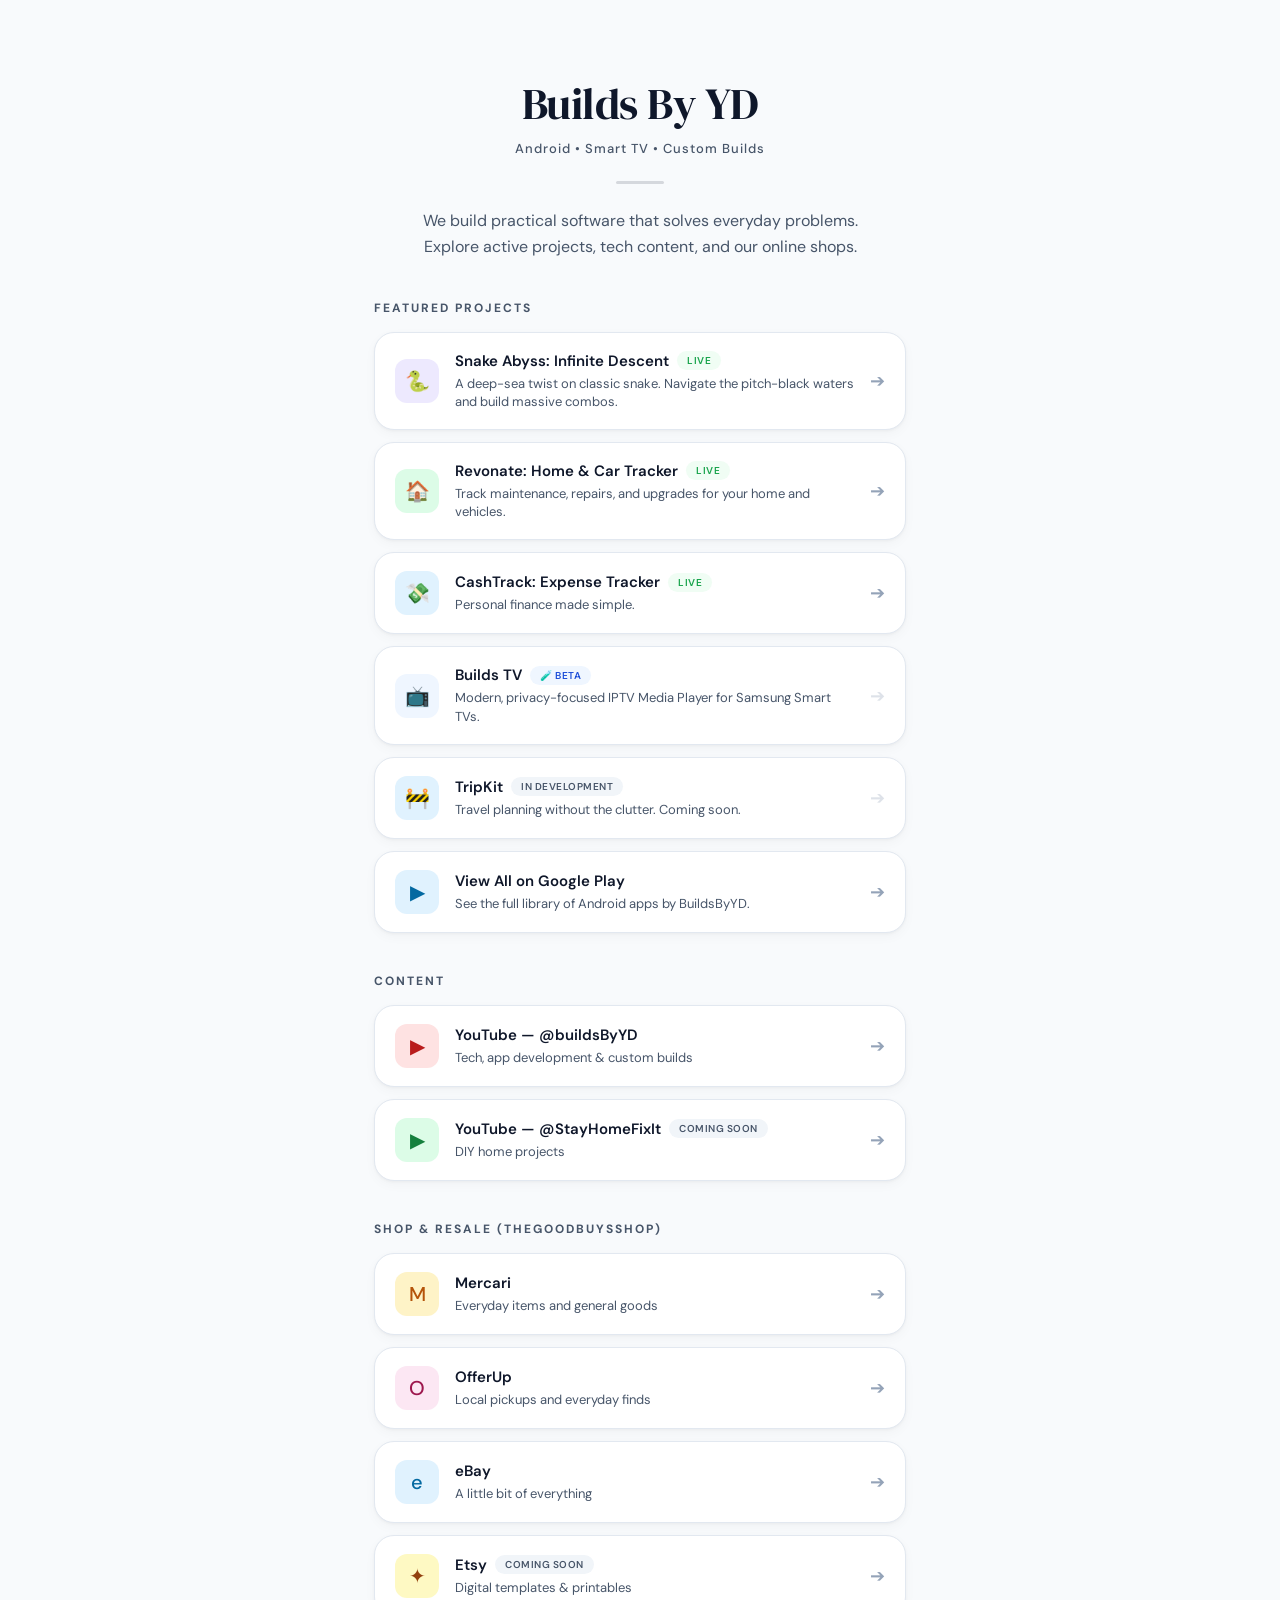
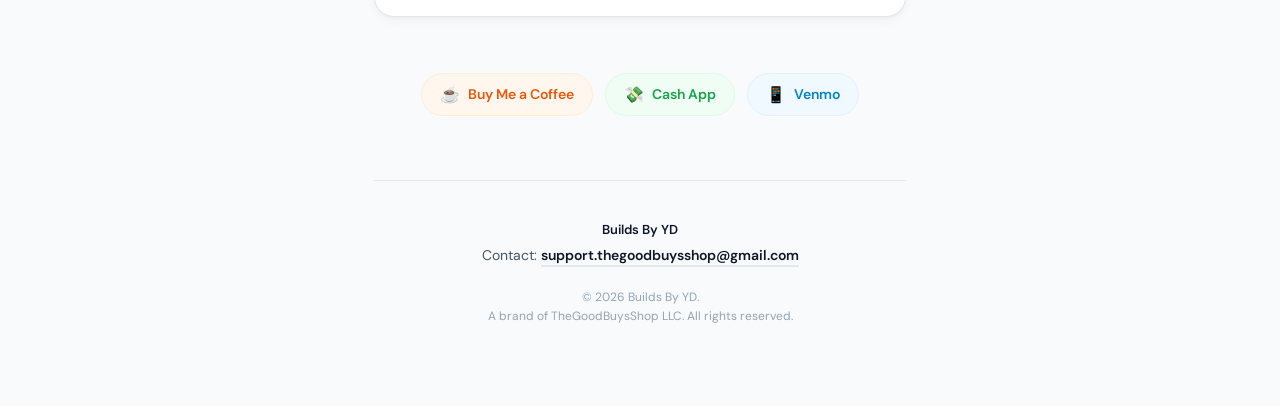
==== index.html @ 62e6b06f "Add files via upload" ====
<!DOCTYPE html>
<html lang="en">
<head>
<meta charset="UTF-8">
<meta name="viewport" content="width=device-width, initial-scale=1.0">
<title>Builds By YD | Apps, Tools & Digital Products</title>
<meta name="description" content="Builds by YD — Practical software that solves everyday problems. Android apps, Smart TV apps, and custom tech builds." />
<meta name="google-site-verification" content="wj04EVO8ND4NNkGh_drPdYH6cU08vMMSAAliqli1src" />
<link href="https://fonts.googleapis.com/css2?family=DM+Sans:wght@400;500;600;700&family=DM+Serif+Display&display=swap" rel="stylesheet">
<style>
  *, *::before, *::after { box-sizing: border-box; margin: 0; padding: 0; }

  :root {
    --bg: #f8fafc;
    --card-bg: #ffffff;
    --text: #0f172a;
    --muted: #475569;
    --faint: #94a3b8;
    --border: #e2e8f0;
    --surface: #f1f5f9;
    --shadow: 0 4px 12px rgba(0, 0, 0, 0.03), 0 1px 3px rgba(0, 0, 0, 0.04);
    --shadow-hover: 0 12px 24px rgba(0, 0, 0, 0.06), 0 4px 8px rgba(0, 0, 0, 0.04);
    
    /* Support Brand Colors */
    --bmc-bg: #fff7ed; --bmc-txt: #ea580c; --bmc-border: #ffedd5;
    --ca-bg: #f0fdf4; --ca-txt: #16a34a; --ca-border: #dcfce7;
    --vn-bg: #f0f9ff; --vn-txt: #0284c7; --vn-border: #e0f2fe;
  }

  @media (prefers-color-scheme: dark) {
    :root {
      --bg: #0b1121;
      --card-bg: #151e32;
      --text: #f8fafc;
      --muted: #cbd5e1;
      --faint: #64748b;
      --border: #23314b;
      --surface: #1e293b;
      --shadow: 0 4px 12px rgba(0, 0, 0, 0.2);
      --shadow-hover: 0 16px 32px rgba(0, 0, 0, 0.3);
      
      /* Dark Mode Support Colors */
      --bmc-bg: #2c1405; --bmc-txt: #fdba74; --bmc-border: #431d04;
      --ca-bg: #052e16; --ca-txt: #4ade80; --ca-border: #064e3b;
      --vn-bg: #082f49; --vn-txt: #38bdf8; --vn-border: #0c4a6e;
    }
  }

  body {
    background: var(--bg);
    color: var(--text);
    font-family: 'DM Sans', sans-serif;
    -webkit-font-smoothing: antialiased;
    display: flex;
    justify-content: center;
    min-height: 100vh;
  }

  .wrap {
    width: 100%;
    max-width: 580px;
    padding: 5rem 1.5rem;
  }

  /* ── Header ── */
  .header-area {
    text-align: center;
    margin-bottom: 2rem;
  }

  .logo {
    font-family: 'DM Serif Display', serif;
    font-size: 2.75rem;
    font-weight: 400;
    letter-spacing: -0.5px;
    color: var(--text);
    line-height: 1.1;
  }

  .logo-meta {
    margin-top: 12px;
    font-size: 13px;
    letter-spacing: 1px;
    color: var(--muted);
    font-weight: 500;
  }

  .divider {
    width: 48px;
    height: 3px;
    background: var(--text);
    margin: 1.5rem auto;
    border-radius: 4px;
    opacity: 0.15;
  }

  .about {
    font-size: 16px;
    line-height: 1.6;
    color: var(--muted);
    font-weight: 400;
    max-width: 480px;
    margin: 0 auto;
  }

  /* ── Section Labels ── */
  .section-label {
    font-size: 12px;
    letter-spacing: 2px;
    text-transform: uppercase;
    color: var(--muted);
    margin-bottom: 16px;
    font-weight: 700;
    margin-top: 2.5rem;
  }

  /* ── Link stack layout ── */
  .link-stack {
    display: flex;
    flex-direction: column;
    gap: 12px;
  }

  .lnk {
    display: flex;
    align-items: center;
    gap: 16px;
    padding: 18px 20px;
    background: var(--card-bg);
    border: 1px solid var(--border);
    border-radius: 20px;
    text-decoration: none;
    box-shadow: var(--shadow);
    transition: all 0.25s cubic-bezier(0.16, 1, 0.3, 1);
  }

  .lnk:hover { 
    transform: translateY(-3px);
    box-shadow: var(--shadow-hover);
    border-color: var(--faint);
  }

  .lnk-icon {
    width: 44px;
    height: 44px;
    border-radius: 12px;
    display: flex;
    align-items: center;
    justify-content: center;
    flex-shrink: 0;
    font-size: 20px;
    font-weight: 500;
  }

  /* ── Icon Colors ── */
  .ic-dev  { background: #e0f2fe; color: #0369a1; }
  .ic-tv   { background: #eff6ff; color: #1d4ed8; }
  .ic-game { background: #ede9fe; color: #5b21b6; }
  .ic-yt   { background: #fee2e2; color: #b91c1c; }
  .ic-sh   { background: #dcfce7; color: #15803d; }
  .ic-mc   { background: #fef3c7; color: #b45309; }
  .ic-ou   { background: #fce7f3; color: #9d174d; }
  .ic-eb   { background: #e0f2fe; color: #0369a1; }
  .ic-et   { background: #fef9c3; color: #92400e; }

  @media (prefers-color-scheme: dark) {
    .ic-dev  { background: #0c2233; color: #7dd3fc; }
    .ic-tv   { background: #172554; color: #93c5fd; }
    .ic-game { background: #1e1040; color: #c4b5fd; }
    .ic-yt   { background: #3b0f0f; color: #fca5a5; }
    .ic-sh   { background: #0f2e1a; color: #86efac; }
    .ic-mc   { background: #2e1a00; color: #fcd34d; }
    .ic-ou   { background: #2e0f1e; color: #f9a8d4; }
    .ic-eb   { background: #0c2233; color: #7dd3fc; }
    .ic-et   { background: #2e2000; color: #fde68a; }
  }

  .lnk-body { flex: 1; min-width: 0; }
  
  .lnk-title { 
    font-size: 15px; 
    font-weight: 600; 
    color: var(--text); 
    margin-bottom: 4px; 
    display: flex; 
    align-items: center; 
    gap: 8px; 
  }
  
  .lnk-sub { 
    font-size: 13px; 
    color: var(--muted); 
    font-weight: 400; 
    line-height: 1.4;
  }

  .badge {
    font-size: 10px;
    padding: 3px 10px;
    border-radius: 999px;
    font-weight: 600;
    text-transform: uppercase;
    letter-spacing: 0.5px;
    background: var(--surface);
    color: var(--muted);
  }

  .lnk-arrow {
    font-size: 18px;
    color: var(--faint);
    flex-shrink: 0;
    transition: transform 0.2s;
  }

  .lnk:hover .lnk-arrow {
    transform: translateX(4px);
    color: var(--text);
  }

  /* ── Quick Support Row ── */
  .support-row {
    display: flex;
    flex-wrap: wrap;
    justify-content: center;
    gap: 12px;
    margin-top: 3.5rem;
  }

  .support-btn {
    display: inline-flex;
    align-items: center;
    gap: 8px;
    padding: 10px 18px;
    border-radius: 99px;
    font-size: 14px;
    font-weight: 600;
    text-decoration: none;
    border: 1px solid;
    transition: transform 0.2s, filter 0.2s;
  }
  
  .support-btn:hover {
    transform: translateY(-2px);
    filter: brightness(0.95);
  }

  @media (prefers-color-scheme: dark) {
    .support-btn:hover { filter: brightness(1.15); }
  }

  .btn-bmc { background: var(--bmc-bg); color: var(--bmc-txt); border-color: var(--bmc-border); }
  .btn-ca  { background: var(--ca-bg); color: var(--ca-txt); border-color: var(--ca-border); }
  .btn-vn  { background: var(--vn-bg); color: var(--vn-txt); border-color: var(--vn-border); }
  
  .support-ic {
    font-size: 16px;
  }

  /* ── Footer ── */
  .footer {
    display: flex;
    flex-direction: column;
    align-items: center;
    text-align: center;
    gap: 8px;
    border-top: 1px solid var(--border);
    margin-top: 4rem;
    padding-top: 2.5rem;
  }

  .footer-reg {
    font-size: 13px;
    color: var(--text);
    font-weight: 600;
  }

  .footer-contact {
    font-size: 14px;
    color: var(--muted);
  }

  .footer-contact a {
    color: var(--text);
    text-decoration: none;
    font-weight: 600;
    border-bottom: 2px solid var(--border);
    padding-bottom: 1px;
    transition: border-color 0.2s;
  }

  .footer-contact a:hover {
    border-color: var(--faint);
  }

  .footer-copy {
    margin-top: 1rem;
    font-size: 12px;
    color: var(--faint);
    line-height: 1.6;
  }
</style>
</head>
<body>
<div class="wrap">

  <div class="header-area">
    <h1 class="logo">Builds By YD</h1>
    <p class="logo-meta">Android &bull; Smart TV &bull; Custom Builds</p>
    
    <div class="divider"></div>
    
    <p class="about">We build practical software that solves everyday problems. Explore active projects, tech content, and our online shops.</p>
  </div>

  <p class="section-label">Featured Projects</p>
  <div class="link-stack">

    <!-- 1. Snake Abyss -->
    <a class="lnk" href="https://play.google.com/store/apps/details?id=com.gbs.snakeabyss" target="_blank" rel="noopener">
      <div class="lnk-icon ic-game">🐍</div>
      <div class="lnk-body">
        <p class="lnk-title">Snake Abyss: Infinite Descent <span class="badge" style="color: #16a34a; background: #f0fdf4;">Live</span></p>
        <p class="lnk-sub">A deep-sea twist on classic snake. Navigate the pitch-black waters and build massive combos.</p>
      </div>
      <span class="lnk-arrow">➔</span>
    </a>

    <!-- 2. Revonate -->
    <a class="lnk" href="https://play.google.com/store/apps/details?id=com.gbs.revonate" target="_blank" rel="noopener">
      <div class="lnk-icon ic-sh">🏠</div>
      <div class="lnk-body">
        <p class="lnk-title">Revonate: Home & Car Tracker <span class="badge" style="color: #16a34a; background: #f0fdf4;">Live</span></p>
        <p class="lnk-sub">Track maintenance, repairs, and upgrades for your home and vehicles.</p>
      </div>
      <span class="lnk-arrow">➔</span>
    </a>

    <!-- 3. CashTrack -->
    <a class="lnk" href="https://play.google.com/store/apps/details?id=com.gbs.cashtrack" target="_blank" rel="noopener">
      <div class="lnk-icon ic-dev">💸</div>
      <div class="lnk-body">
        <p class="lnk-title">CashTrack: Expense Tracker <span class="badge" style="color: #16a34a; background: #f0fdf4;">Live</span></p>
        <p class="lnk-sub">Personal finance made simple.</p>
      </div>
      <span class="lnk-arrow">➔</span>
    </a>

    <!-- 4. Builds TV -->
    <a class="lnk" href="#" onclick="return false;" style="cursor: default;">
      <div class="lnk-icon ic-tv">📺</div>
      <div class="lnk-body">
        <p class="lnk-title">Builds TV <span class="badge" style="color: #1d4ed8; background: #eff6ff;">🧪 Beta</span></p>
        <p class="lnk-sub">Modern, privacy-focused IPTV Media Player for Samsung Smart TVs.</p>
      </div>
      <span class="lnk-arrow" style="opacity: 0.3;">➔</span>
    </a>

    <!-- 5. TripKit -->
    <a class="lnk" href="#" onclick="return false;" style="cursor: default;">
      <div class="lnk-icon ic-dev">🚧</div>
      <div class="lnk-body">
        <p class="lnk-title">TripKit <span class="badge">In Development</span></p>
        <p class="lnk-sub">Travel planning without the clutter. Coming soon.</p>
      </div>
      <span class="lnk-arrow" style="opacity: 0.3;">➔</span>
    </a>

    <!-- 6. View All -->
    <a class="lnk" href="https://play.google.com/store/apps/dev?id=8392958924068740879" target="_blank" rel="noopener">
      <div class="lnk-icon ic-dev">▶</div>
      <div class="lnk-body">
        <p class="lnk-title">View All on Google Play</p>
        <p class="lnk-sub">See the full library of Android apps by BuildsByYD.</p>
      </div>
      <span class="lnk-arrow">➔</span>
    </a>

  </div>

  <p class="section-label">Content</p>
  <div class="link-stack">

    <a class="lnk" href="https://www.youtube.com/@buildsByYD" target="_blank" rel="noopener">
      <div class="lnk-icon ic-yt">▶</div>
      <div class="lnk-body">
        <p class="lnk-title">YouTube — @buildsByYD</p>
        <p class="lnk-sub">Tech, app development &amp; custom builds</p>
      </div>
      <span class="lnk-arrow">➔</span>
    </a>

    <a class="lnk" href="https://www.youtube.com/@StayHomeFixIt" target="_blank" rel="noopener">
      <div class="lnk-icon ic-sh">▶</div>
      <div class="lnk-body">
        <p class="lnk-title">YouTube — @StayHomeFixIt <span class="badge">Coming soon</span></p>
        <p class="lnk-sub">DIY home projects</p>
      </div>
      <span class="lnk-arrow">➔</span>
    </a>

  </div>

  <p class="section-label">Shop &amp; Resale (TheGoodBuysShop)</p>
  <div class="link-stack">

    <a class="lnk" href="https://www.mercari.com/u/thegoodbuysshop/?tracking_ref_id=m96755787960" target="_blank" rel="noopener">
      <div class="lnk-icon ic-mc">M</div>
      <div class="lnk-body">
        <p class="lnk-title">Mercari</p>
        <p class="lnk-sub">Everyday items and general goods</p>
      </div>
      <span class="lnk-arrow">➔</span>
    </a>

    <a class="lnk" href="https://offerup.com/p/5166345" target="_blank" rel="noopener">
      <div class="lnk-icon ic-ou">O</div>
      <div class="lnk-body">
        <p class="lnk-title">OfferUp</p>
        <p class="lnk-sub">Local pickups and everyday finds</p>
      </div>
      <span class="lnk-arrow">➔</span>
    </a>

    <a class="lnk" href="https://www.ebay.com/usr/thegoodbuysshop" target="_blank" rel="noopener">
      <div class="lnk-icon ic-eb">e</div>
      <div class="lnk-body">
        <p class="lnk-title">eBay</p>
        <p class="lnk-sub">A little bit of everything</p>
      </div>
      <span class="lnk-arrow">➔</span>
    </a>

    <a class="lnk" href="https://www.etsy.com/shop/thegoodbuysshop" target="_blank" rel="noopener">
      <div class="lnk-icon ic-et">✦</div>
      <div class="lnk-body">
        <p class="lnk-title">Etsy <span class="badge">Coming soon</span></p>
        <p class="lnk-sub">Digital templates &amp; printables</p>
      </div>
      <span class="lnk-arrow">➔</span>
    </a>

  </div>

  <div class="support-row">
    <a class="support-btn btn-bmc" href="https://buymeacoffee.com/thegoodbuysshop" target="_blank" rel="noopener">
      <span class="support-ic">☕</span> Buy Me a Coffee
    </a>
    <a class="support-btn btn-ca" href="https://cash.app/$TheGoodbuysShop" target="_blank" rel="noopener">
      <span class="support-ic">💸</span> Cash App
    </a>
    <a class="support-btn btn-vn" href="https://www.venmo.com/u/TheGoodBuysShop" target="_blank" rel="noopener">
      <span class="support-ic">📱</span> Venmo
    </a>
  </div>

  <div class="footer">
    <p class="footer-reg">Builds By YD</p>
    <p class="footer-contact">Contact: <a href="mailto:support.thegoodbuysshop@gmail.com">support.thegoodbuysshop@gmail.com</a></p>
    <p class="footer-copy">&copy; 2026 Builds By YD. <br>A brand of TheGoodBuysShop LLC. All rights reserved.</p>
  </div>

</div>
</body>
</html>
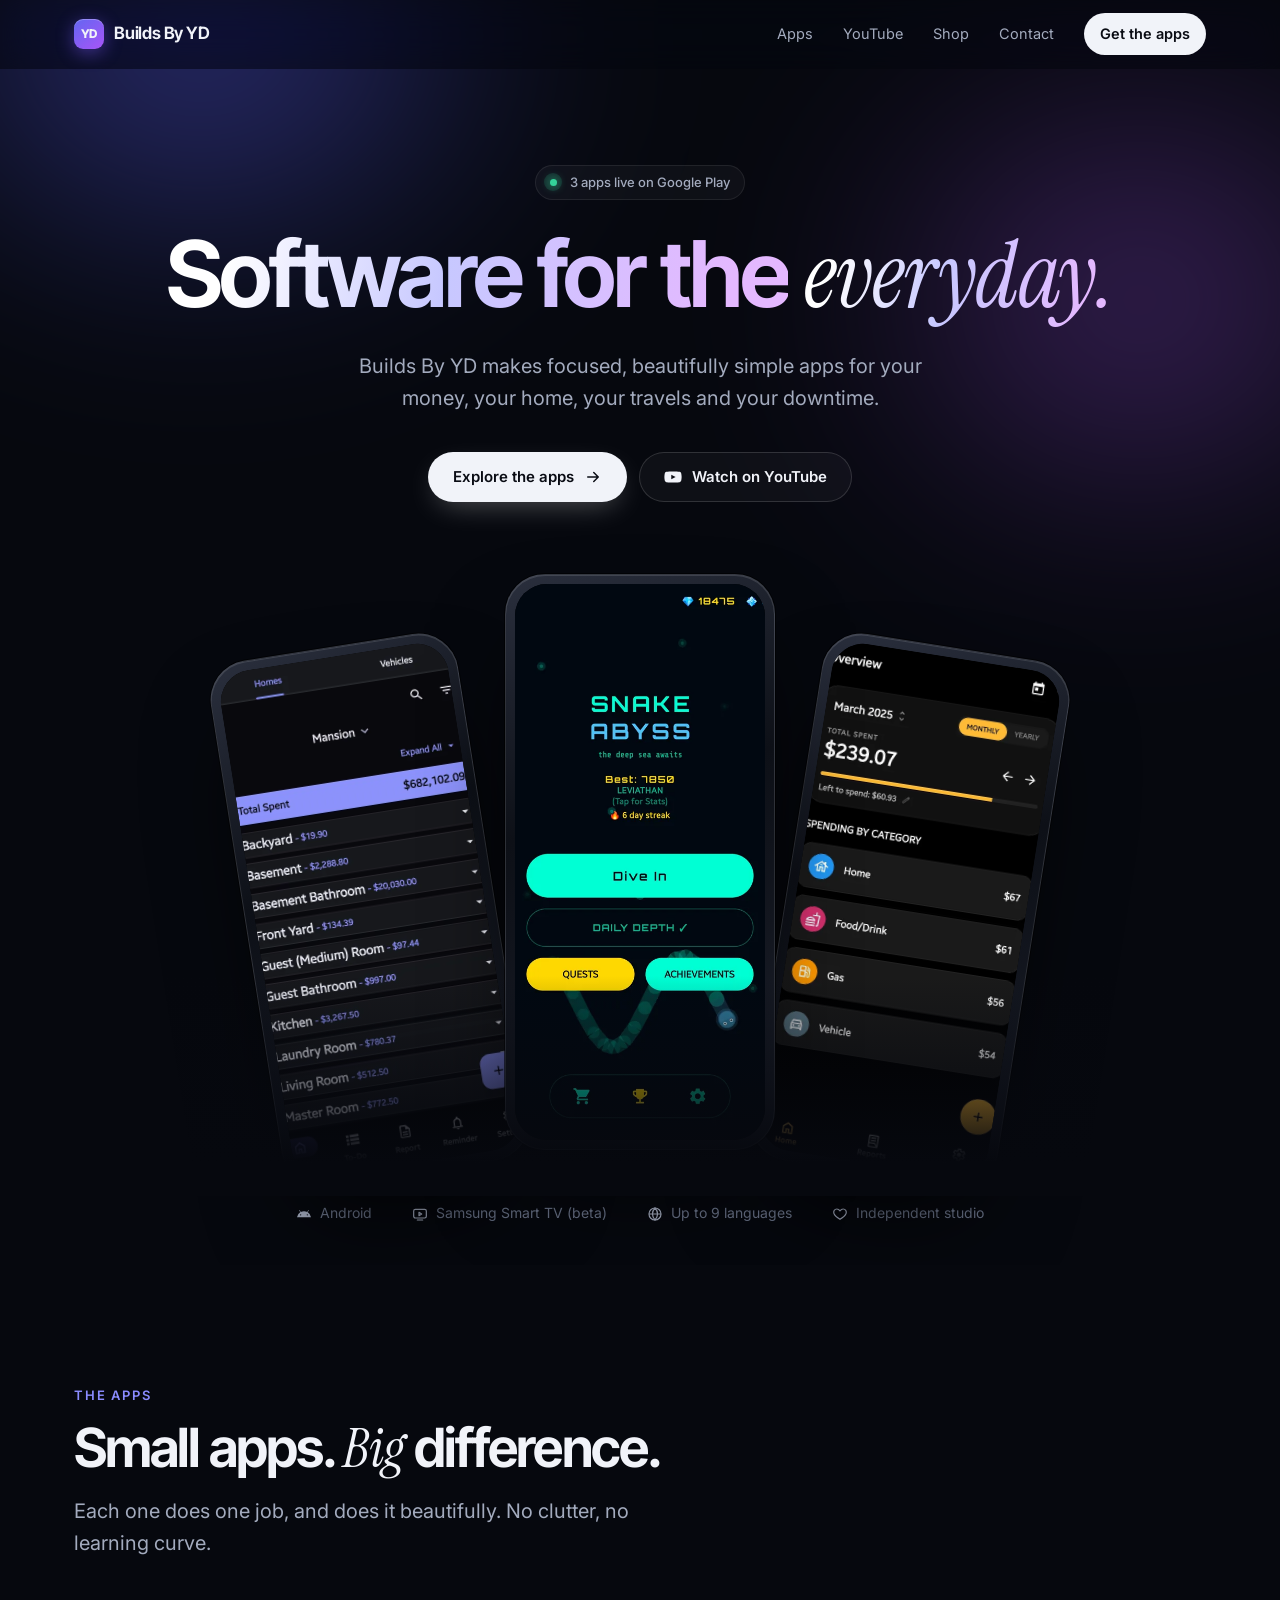
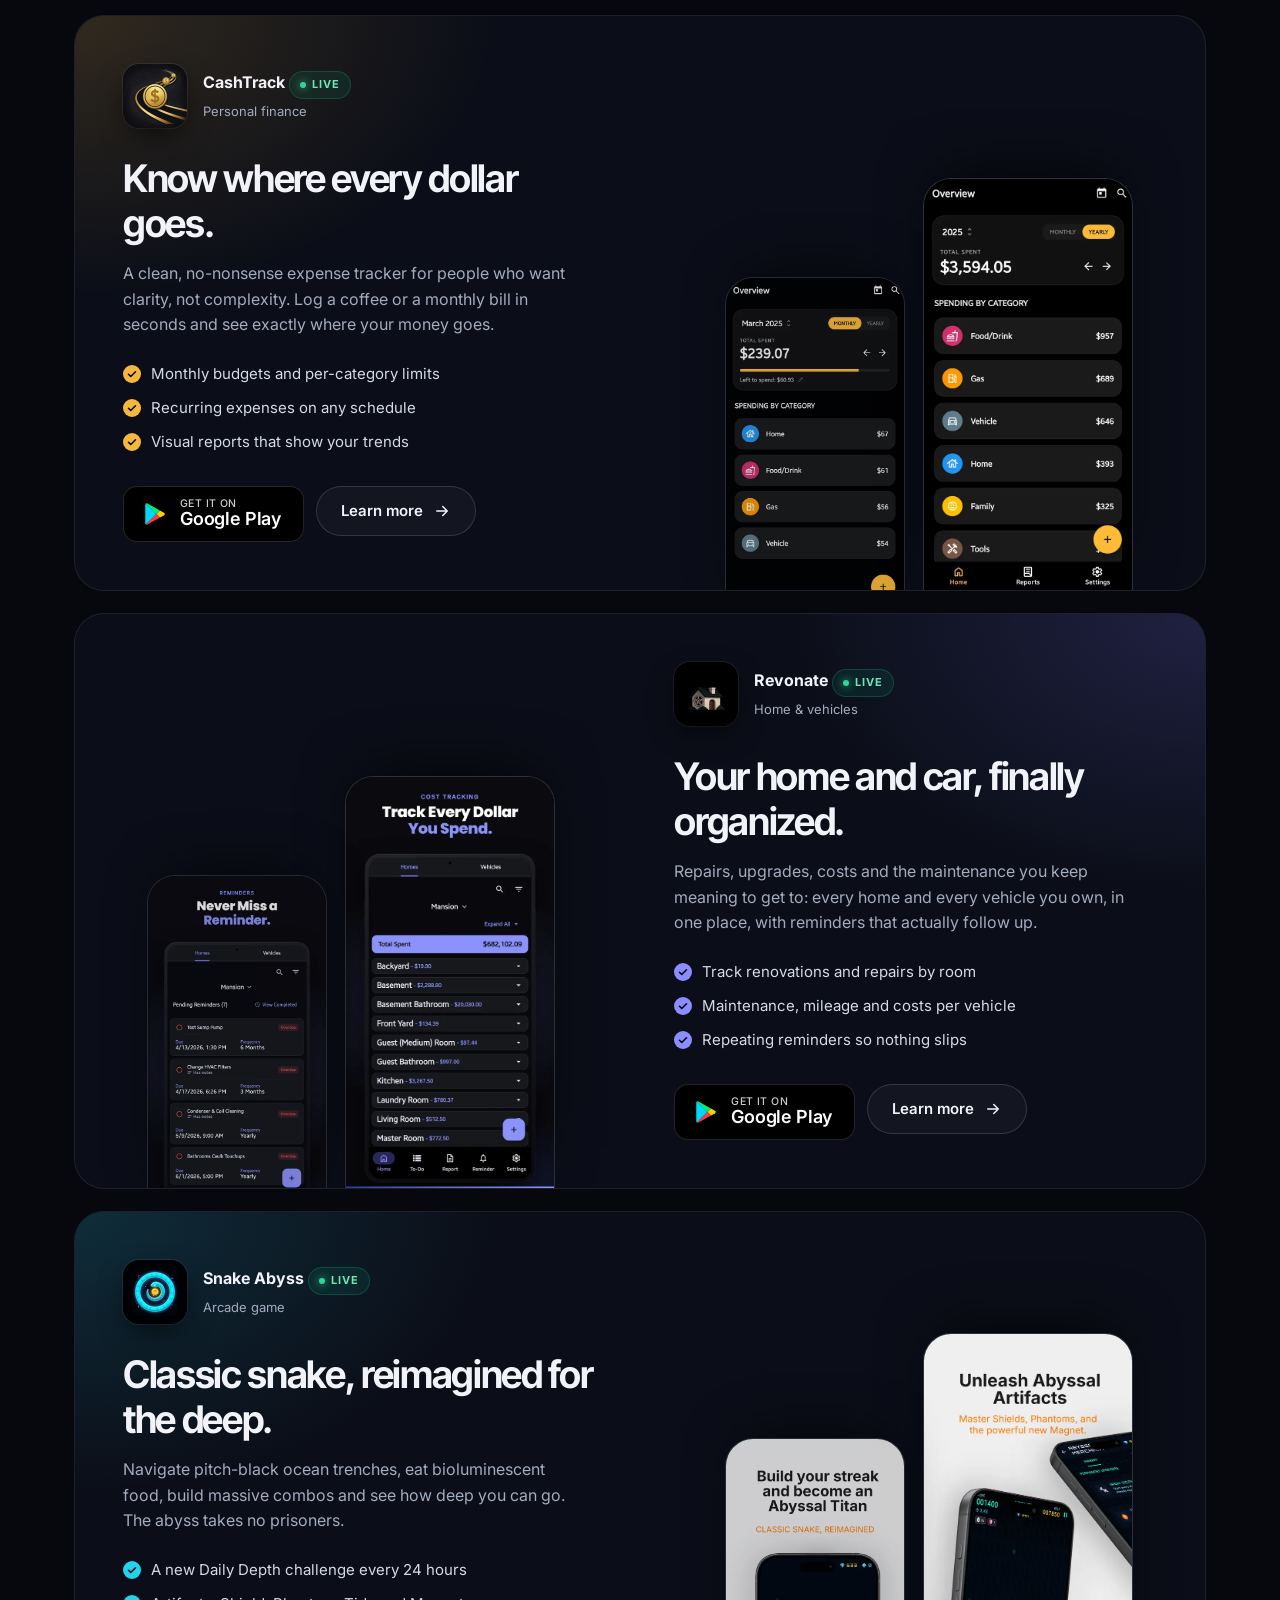
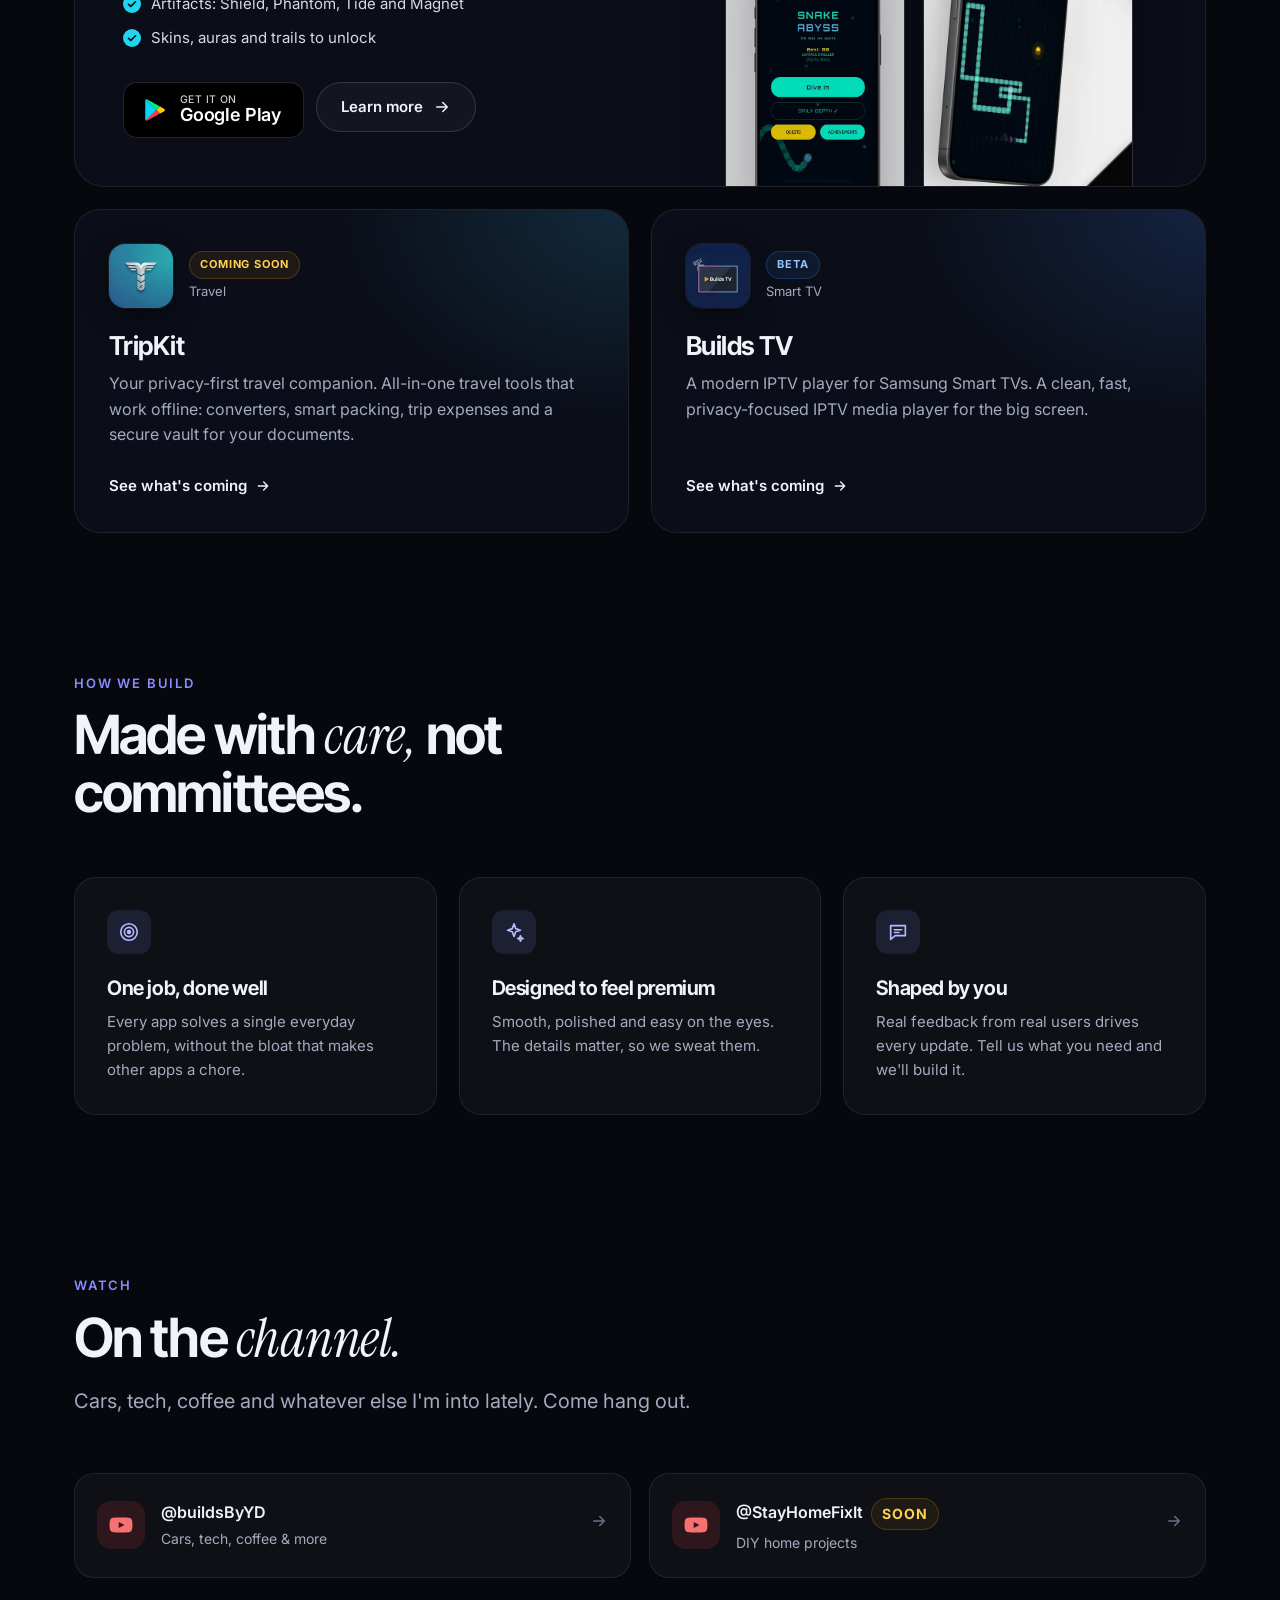
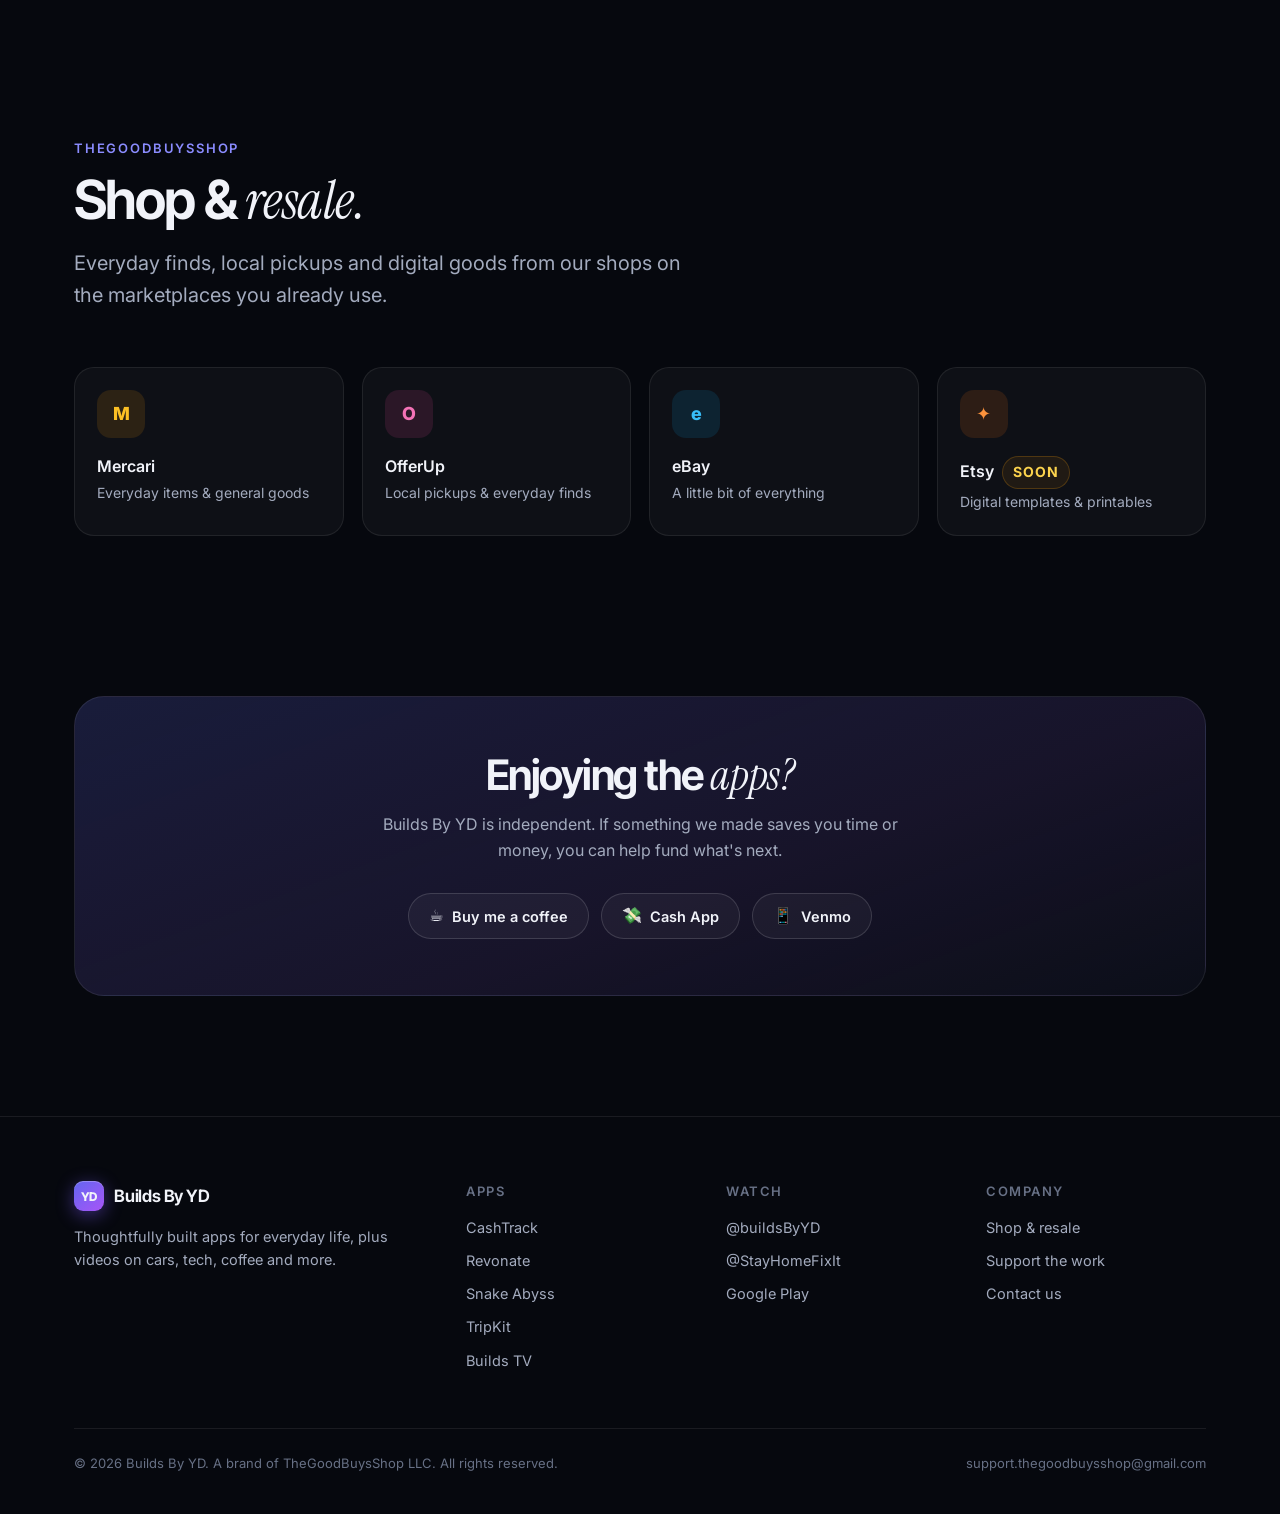
==== commit 7f12f306: "Add files via upload" ====
--- a/index.html
+++ b/index.html
@@ -1,464 +1,223 @@
-<!DOCTYPE html>
+<!doctype html>
 <html lang="en">
 <head>
-<meta charset="UTF-8">
-<meta name="viewport" content="width=device-width, initial-scale=1.0">
-<title>Builds By YD | Apps, Tools & Digital Products</title>
-<meta name="description" content="Builds by YD — Practical software that solves everyday problems. Android apps, Smart TV apps, and custom tech builds." />
-<meta name="google-site-verification" content="wj04EVO8ND4NNkGh_drPdYH6cU08vMMSAAliqli1src" />
-<link href="https://fonts.googleapis.com/css2?family=DM+Sans:wght@400;500;600;700&family=DM+Serif+Display&display=swap" rel="stylesheet">
-<style>
-  *, *::before, *::after { box-sizing: border-box; margin: 0; padding: 0; }
-
-  :root {
-    --bg: #f8fafc;
-    --card-bg: #ffffff;
-    --text: #0f172a;
-    --muted: #475569;
-    --faint: #94a3b8;
-    --border: #e2e8f0;
-    --surface: #f1f5f9;
-    --shadow: 0 4px 12px rgba(0, 0, 0, 0.03), 0 1px 3px rgba(0, 0, 0, 0.04);
-    --shadow-hover: 0 12px 24px rgba(0, 0, 0, 0.06), 0 4px 8px rgba(0, 0, 0, 0.04);
-    
-    /* Support Brand Colors */
-    --bmc-bg: #fff7ed; --bmc-txt: #ea580c; --bmc-border: #ffedd5;
-    --ca-bg: #f0fdf4; --ca-txt: #16a34a; --ca-border: #dcfce7;
-    --vn-bg: #f0f9ff; --vn-txt: #0284c7; --vn-border: #e0f2fe;
-  }
-
-  @media (prefers-color-scheme: dark) {
-    :root {
-      --bg: #0b1121;
-      --card-bg: #151e32;
-      --text: #f8fafc;
-      --muted: #cbd5e1;
-      --faint: #64748b;
-      --border: #23314b;
-      --surface: #1e293b;
-      --shadow: 0 4px 12px rgba(0, 0, 0, 0.2);
-      --shadow-hover: 0 16px 32px rgba(0, 0, 0, 0.3);
-      
-      /* Dark Mode Support Colors */
-      --bmc-bg: #2c1405; --bmc-txt: #fdba74; --bmc-border: #431d04;
-      --ca-bg: #052e16; --ca-txt: #4ade80; --ca-border: #064e3b;
-      --vn-bg: #082f49; --vn-txt: #38bdf8; --vn-border: #0c4a6e;
-    }
-  }
-
-  body {
-    background: var(--bg);
-    color: var(--text);
-    font-family: 'DM Sans', sans-serif;
-    -webkit-font-smoothing: antialiased;
-    display: flex;
-    justify-content: center;
-    min-height: 100vh;
-  }
-
-  .wrap {
-    width: 100%;
-    max-width: 580px;
-    padding: 5rem 1.5rem;
-  }
-
-  /* ── Header ── */
-  .header-area {
-    text-align: center;
-    margin-bottom: 2rem;
-  }
-
-  .logo {
-    font-family: 'DM Serif Display', serif;
-    font-size: 2.75rem;
-    font-weight: 400;
-    letter-spacing: -0.5px;
-    color: var(--text);
-    line-height: 1.1;
-  }
-
-  .logo-meta {
-    margin-top: 12px;
-    font-size: 13px;
-    letter-spacing: 1px;
-    color: var(--muted);
-    font-weight: 500;
-  }
-
-  .divider {
-    width: 48px;
-    height: 3px;
-    background: var(--text);
-    margin: 1.5rem auto;
-    border-radius: 4px;
-    opacity: 0.15;
-  }
-
-  .about {
-    font-size: 16px;
-    line-height: 1.6;
-    color: var(--muted);
-    font-weight: 400;
-    max-width: 480px;
-    margin: 0 auto;
-  }
-
-  /* ── Section Labels ── */
-  .section-label {
-    font-size: 12px;
-    letter-spacing: 2px;
-    text-transform: uppercase;
-    color: var(--muted);
-    margin-bottom: 16px;
-    font-weight: 700;
-    margin-top: 2.5rem;
-  }
-
-  /* ── Link stack layout ── */
-  .link-stack {
-    display: flex;
-    flex-direction: column;
-    gap: 12px;
-  }
-
-  .lnk {
-    display: flex;
-    align-items: center;
-    gap: 16px;
-    padding: 18px 20px;
-    background: var(--card-bg);
-    border: 1px solid var(--border);
-    border-radius: 20px;
-    text-decoration: none;
-    box-shadow: var(--shadow);
-    transition: all 0.25s cubic-bezier(0.16, 1, 0.3, 1);
-  }
-
-  .lnk:hover { 
-    transform: translateY(-3px);
-    box-shadow: var(--shadow-hover);
-    border-color: var(--faint);
-  }
-
-  .lnk-icon {
-    width: 44px;
-    height: 44px;
-    border-radius: 12px;
-    display: flex;
-    align-items: center;
-    justify-content: center;
-    flex-shrink: 0;
-    font-size: 20px;
-    font-weight: 500;
-  }
-
-  /* ── Icon Colors ── */
-  .ic-dev  { background: #e0f2fe; color: #0369a1; }
-  .ic-tv   { background: #eff6ff; color: #1d4ed8; }
-  .ic-game { background: #ede9fe; color: #5b21b6; }
-  .ic-yt   { background: #fee2e2; color: #b91c1c; }
-  .ic-sh   { background: #dcfce7; color: #15803d; }
-  .ic-mc   { background: #fef3c7; color: #b45309; }
-  .ic-ou   { background: #fce7f3; color: #9d174d; }
-  .ic-eb   { background: #e0f2fe; color: #0369a1; }
-  .ic-et   { background: #fef9c3; color: #92400e; }
-
-  @media (prefers-color-scheme: dark) {
-    .ic-dev  { background: #0c2233; color: #7dd3fc; }
-    .ic-tv   { background: #172554; color: #93c5fd; }
-    .ic-game { background: #1e1040; color: #c4b5fd; }
-    .ic-yt   { background: #3b0f0f; color: #fca5a5; }
-    .ic-sh   { background: #0f2e1a; color: #86efac; }
-    .ic-mc   { background: #2e1a00; color: #fcd34d; }
-    .ic-ou   { background: #2e0f1e; color: #f9a8d4; }
-    .ic-eb   { background: #0c2233; color: #7dd3fc; }
-    .ic-et   { background: #2e2000; color: #fde68a; }
-  }
-
-  .lnk-body { flex: 1; min-width: 0; }
-  
-  .lnk-title { 
-    font-size: 15px; 
-    font-weight: 600; 
-    color: var(--text); 
-    margin-bottom: 4px; 
-    display: flex; 
-    align-items: center; 
-    gap: 8px; 
-  }
-  
-  .lnk-sub { 
-    font-size: 13px; 
-    color: var(--muted); 
-    font-weight: 400; 
-    line-height: 1.4;
-  }
-
-  .badge {
-    font-size: 10px;
-    padding: 3px 10px;
-    border-radius: 999px;
-    font-weight: 600;
-    text-transform: uppercase;
-    letter-spacing: 0.5px;
-    background: var(--surface);
-    color: var(--muted);
-  }
-
-  .lnk-arrow {
-    font-size: 18px;
-    color: var(--faint);
-    flex-shrink: 0;
-    transition: transform 0.2s;
-  }
-
-  .lnk:hover .lnk-arrow {
-    transform: translateX(4px);
-    color: var(--text);
-  }
-
-  /* ── Quick Support Row ── */
-  .support-row {
-    display: flex;
-    flex-wrap: wrap;
-    justify-content: center;
-    gap: 12px;
-    margin-top: 3.5rem;
-  }
-
-  .support-btn {
-    display: inline-flex;
-    align-items: center;
-    gap: 8px;
-    padding: 10px 18px;
-    border-radius: 99px;
-    font-size: 14px;
-    font-weight: 600;
-    text-decoration: none;
-    border: 1px solid;
-    transition: transform 0.2s, filter 0.2s;
-  }
-  
-  .support-btn:hover {
-    transform: translateY(-2px);
-    filter: brightness(0.95);
-  }
-
-  @media (prefers-color-scheme: dark) {
-    .support-btn:hover { filter: brightness(1.15); }
-  }
-
-  .btn-bmc { background: var(--bmc-bg); color: var(--bmc-txt); border-color: var(--bmc-border); }
-  .btn-ca  { background: var(--ca-bg); color: var(--ca-txt); border-color: var(--ca-border); }
-  .btn-vn  { background: var(--vn-bg); color: var(--vn-txt); border-color: var(--vn-border); }
-  
-  .support-ic {
-    font-size: 16px;
-  }
-
-  /* ── Footer ── */
-  .footer {
-    display: flex;
-    flex-direction: column;
-    align-items: center;
-    text-align: center;
-    gap: 8px;
-    border-top: 1px solid var(--border);
-    margin-top: 4rem;
-    padding-top: 2.5rem;
-  }
-
-  .footer-reg {
-    font-size: 13px;
-    color: var(--text);
-    font-weight: 600;
-  }
-
-  .footer-contact {
-    font-size: 14px;
-    color: var(--muted);
-  }
-
-  .footer-contact a {
-    color: var(--text);
-    text-decoration: none;
-    font-weight: 600;
-    border-bottom: 2px solid var(--border);
-    padding-bottom: 1px;
-    transition: border-color 0.2s;
-  }
-
-  .footer-contact a:hover {
-    border-color: var(--faint);
-  }
-
-  .footer-copy {
-    margin-top: 1rem;
-    font-size: 12px;
-    color: var(--faint);
-    line-height: 1.6;
-  }
-</style>
+<meta charset="utf-8">
+<meta name="viewport" content="width=device-width, initial-scale=1">
+<title>Builds By YD | Apps for everyday life</title>
+<meta name="description" content="Builds By YD makes focused, beautifully simple apps for your money, your home, your travels and your downtime. Android apps, Smart TV apps and custom builds.">
+<link rel="canonical" href="https://buildsbyyd.com/">
+<meta name="theme-color" content="#06080e">
+<meta property="og:type" content="website">
+<meta property="og:site_name" content="Builds By YD">
+<meta property="og:title" content="Builds By YD | Apps for everyday life">
+<meta property="og:description" content="Builds By YD makes focused, beautifully simple apps for your money, your home, your travels and your downtime. Android apps, Smart TV apps and custom builds.">
+<meta property="og:url" content="https://buildsbyyd.com/">
+<meta property="og:image" content="https://buildsbyyd.com/assets/img/og-card.jpg">
+<meta name="twitter:card" content="summary_large_image">
+<link rel="icon" type="image/png" href="favicon.png">
+<link rel="apple-touch-icon" href="assets/img/apple-touch-icon.png">
+<link rel="preconnect" href="https://fonts.googleapis.com">
+<link rel="preconnect" href="https://fonts.gstatic.com" crossorigin>
+<link href="https://fonts.googleapis.com/css2?family=Inter:wght@400;500;600;700&family=Inter+Tight:wght@600;650;700&family=Instrument+Serif:ital@1&display=swap" rel="stylesheet">
+<link rel="stylesheet" href="assets/site.css">
+<script>document.documentElement.classList.add("js")</script>
+<meta name="google-site-verification" content="wj04EVO8ND4NNkGh_drPdYH6cU08vMMSAAliqli1src">
+<script type="application/ld+json">{"@context": "https://schema.org", "@type": "Organization", "name": "Builds By YD", "url": "https://buildsbyyd.com", "logo": "https://buildsbyyd.com/assets/img/icon-512.png", "email": "support.thegoodbuysshop@gmail.com", "parentOrganization": {"@type": "Organization", "name": "TheGoodBuysShop LLC"}, "sameAs": ["https://www.youtube.com/@buildsByYD", "https://www.youtube.com/@StayHomeFixIt", "https://play.google.com/store/apps/dev?id=8392958924068740879"]}</script>
 </head>
 <body>
-<div class="wrap">
-
-  <div class="header-area">
-    <h1 class="logo">Builds By YD</h1>
-    <p class="logo-meta">Android &bull; Smart TV &bull; Custom Builds</p>
-    
-    <div class="divider"></div>
-    
-    <p class="about">We build practical software that solves everyday problems. Explore active projects, tech content, and our online shops.</p>
-  </div>
-
-  <p class="section-label">Featured Projects</p>
-  <div class="link-stack">
-
-    <!-- 1. Snake Abyss -->
-    <a class="lnk" href="https://play.google.com/store/apps/details?id=com.gbs.snakeabyss" target="_blank" rel="noopener">
-      <div class="lnk-icon ic-game">🐍</div>
-      <div class="lnk-body">
-        <p class="lnk-title">Snake Abyss: Infinite Descent <span class="badge" style="color: #16a34a; background: #f0fdf4;">Live</span></p>
-        <p class="lnk-sub">A deep-sea twist on classic snake. Navigate the pitch-black waters and build massive combos.</p>
-      </div>
-      <span class="lnk-arrow">➔</span>
-    </a>
-
-    <!-- 2. Revonate -->
-    <a class="lnk" href="https://play.google.com/store/apps/details?id=com.gbs.revonate" target="_blank" rel="noopener">
-      <div class="lnk-icon ic-sh">🏠</div>
-      <div class="lnk-body">
-        <p class="lnk-title">Revonate: Home & Car Tracker <span class="badge" style="color: #16a34a; background: #f0fdf4;">Live</span></p>
-        <p class="lnk-sub">Track maintenance, repairs, and upgrades for your home and vehicles.</p>
-      </div>
-      <span class="lnk-arrow">➔</span>
-    </a>
-
-    <!-- 3. CashTrack -->
-    <a class="lnk" href="https://play.google.com/store/apps/details?id=com.gbs.cashtrack" target="_blank" rel="noopener">
-      <div class="lnk-icon ic-dev">💸</div>
-      <div class="lnk-body">
-        <p class="lnk-title">CashTrack: Expense Tracker <span class="badge" style="color: #16a34a; background: #f0fdf4;">Live</span></p>
-        <p class="lnk-sub">Personal finance made simple.</p>
-      </div>
-      <span class="lnk-arrow">➔</span>
-    </a>
-
-    <!-- 4. Builds TV -->
-    <a class="lnk" href="#" onclick="return false;" style="cursor: default;">
-      <div class="lnk-icon ic-tv">📺</div>
-      <div class="lnk-body">
-        <p class="lnk-title">Builds TV <span class="badge" style="color: #1d4ed8; background: #eff6ff;">🧪 Beta</span></p>
-        <p class="lnk-sub">Modern, privacy-focused IPTV Media Player for Samsung Smart TVs.</p>
-      </div>
-      <span class="lnk-arrow" style="opacity: 0.3;">➔</span>
-    </a>
-
-    <!-- 5. TripKit -->
-    <a class="lnk" href="#" onclick="return false;" style="cursor: default;">
-      <div class="lnk-icon ic-dev">🚧</div>
-      <div class="lnk-body">
-        <p class="lnk-title">TripKit <span class="badge">In Development</span></p>
-        <p class="lnk-sub">Travel planning without the clutter. Coming soon.</p>
-      </div>
-      <span class="lnk-arrow" style="opacity: 0.3;">➔</span>
-    </a>
-
-    <!-- 6. View All -->
-    <a class="lnk" href="https://play.google.com/store/apps/dev?id=8392958924068740879" target="_blank" rel="noopener">
-      <div class="lnk-icon ic-dev">▶</div>
-      <div class="lnk-body">
-        <p class="lnk-title">View All on Google Play</p>
-        <p class="lnk-sub">See the full library of Android apps by BuildsByYD.</p>
-      </div>
-      <span class="lnk-arrow">➔</span>
-    </a>
-
-  </div>
-
-  <p class="section-label">Content</p>
-  <div class="link-stack">
-
-    <a class="lnk" href="https://www.youtube.com/@buildsByYD" target="_blank" rel="noopener">
-      <div class="lnk-icon ic-yt">▶</div>
-      <div class="lnk-body">
-        <p class="lnk-title">YouTube — @buildsByYD</p>
-        <p class="lnk-sub">Tech, app development &amp; custom builds</p>
-      </div>
-      <span class="lnk-arrow">➔</span>
-    </a>
-
-    <a class="lnk" href="https://www.youtube.com/@StayHomeFixIt" target="_blank" rel="noopener">
-      <div class="lnk-icon ic-sh">▶</div>
-      <div class="lnk-body">
-        <p class="lnk-title">YouTube — @StayHomeFixIt <span class="badge">Coming soon</span></p>
-        <p class="lnk-sub">DIY home projects</p>
-      </div>
-      <span class="lnk-arrow">➔</span>
-    </a>
-
-  </div>
-
-  <p class="section-label">Shop &amp; Resale (TheGoodBuysShop)</p>
-  <div class="link-stack">
-
-    <a class="lnk" href="https://www.mercari.com/u/thegoodbuysshop/?tracking_ref_id=m96755787960" target="_blank" rel="noopener">
-      <div class="lnk-icon ic-mc">M</div>
-      <div class="lnk-body">
-        <p class="lnk-title">Mercari</p>
-        <p class="lnk-sub">Everyday items and general goods</p>
-      </div>
-      <span class="lnk-arrow">➔</span>
-    </a>
-
-    <a class="lnk" href="https://offerup.com/p/5166345" target="_blank" rel="noopener">
-      <div class="lnk-icon ic-ou">O</div>
-      <div class="lnk-body">
-        <p class="lnk-title">OfferUp</p>
-        <p class="lnk-sub">Local pickups and everyday finds</p>
-      </div>
-      <span class="lnk-arrow">➔</span>
-    </a>
-
-    <a class="lnk" href="https://www.ebay.com/usr/thegoodbuysshop" target="_blank" rel="noopener">
-      <div class="lnk-icon ic-eb">e</div>
-      <div class="lnk-body">
-        <p class="lnk-title">eBay</p>
-        <p class="lnk-sub">A little bit of everything</p>
-      </div>
-      <span class="lnk-arrow">➔</span>
-    </a>
-
-    <a class="lnk" href="https://www.etsy.com/shop/thegoodbuysshop" target="_blank" rel="noopener">
-      <div class="lnk-icon ic-et">✦</div>
-      <div class="lnk-body">
-        <p class="lnk-title">Etsy <span class="badge">Coming soon</span></p>
-        <p class="lnk-sub">Digital templates &amp; printables</p>
-      </div>
-      <span class="lnk-arrow">➔</span>
-    </a>
-
-  </div>
-
-  <div class="support-row">
-    <a class="support-btn btn-bmc" href="https://buymeacoffee.com/thegoodbuysshop" target="_blank" rel="noopener">
-      <span class="support-ic">☕</span> Buy Me a Coffee
-    </a>
-    <a class="support-btn btn-ca" href="https://cash.app/$TheGoodbuysShop" target="_blank" rel="noopener">
-      <span class="support-ic">💸</span> Cash App
-    </a>
-    <a class="support-btn btn-vn" href="https://www.venmo.com/u/TheGoodBuysShop" target="_blank" rel="noopener">
-      <span class="support-ic">📱</span> Venmo
-    </a>
-  </div>
-
-  <div class="footer">
-    <p class="footer-reg">Builds By YD</p>
-    <p class="footer-contact">Contact: <a href="mailto:support.thegoodbuysshop@gmail.com">support.thegoodbuysshop@gmail.com</a></p>
-    <p class="footer-copy">&copy; 2026 Builds By YD. <br>A brand of TheGoodBuysShop LLC. All rights reserved.</p>
-  </div>
-
-</div>
+<header class="nav">
+  <div class="wrap">
+    <a class="brand" href="./" aria-label="Builds By YD home"><span class="brand-mark">YD</span>Builds By YD</a>
+    <button class="menu-btn" aria-label="Menu" aria-expanded="false"><span></span><span></span><span></span></button>
+    <nav class="nav-links">
+      <a href="#apps">Apps</a>
+      <a href="#youtube">YouTube</a>
+      <a href="#shop">Shop</a>
+      <a href="mailto:support.thegoodbuysshop@gmail.com">Contact</a>
+      <a class="nav-cta" href="https://play.google.com/store/apps/dev?id=8392958924068740879" target="_blank" rel="noopener">Get the apps</a>
+    </nav>
+  </div>
+</header>
+<div class="glow"></div>
+<main>
+<section class="hero">
+  <div class="wrap">
+    <span class="eyebrow reveal"><span class="dot"></span>3 apps live on Google Play</span>
+    <h1 class="reveal"><span class="grad">Software for the</span> <em class="serif grad">everyday.</em></h1>
+    <p class="lead reveal">Builds By YD makes focused, beautifully simple apps for your money, your home, your travels and your downtime.</p>
+    <div class="hero-ctas reveal">
+      <a class="btn btn-primary" href="#apps">Explore the apps <svg viewBox="0 0 24 24" fill="none" stroke="currentColor" stroke-width="2" stroke-linecap="round" stroke-linejoin="round"><path d="M5 12h14M13 6l6 6-6 6"/></svg></a>
+      <a class="btn btn-ghost" href="https://www.youtube.com/@buildsByYD" target="_blank" rel="noopener"><svg viewBox="0 0 24 24" fill="currentColor"><path d="M23 7.2a3 3 0 0 0-2.1-2.1C19 4.6 12 4.6 12 4.6s-7 0-8.9.5A3 3 0 0 0 1 7.2 31 31 0 0 0 .5 12a31 31 0 0 0 .5 4.8 3 3 0 0 0 2.1 2.1c1.9.5 8.9.5 8.9.5s7 0 8.9-.5a3 3 0 0 0 2.1-2.1 31 31 0 0 0 .5-4.8 31 31 0 0 0-.5-4.8zM9.7 15.1V8.9l5.8 3.1-5.8 3.1z"/></svg> Watch on YouTube</a>
+    </div>
+    <div class="hero-stage" aria-hidden="true">
+      <div class="phone p1"><img src="assets/img/hero-revonate.webp" alt="" width="540" height="1067"></div>
+      <div class="phone p2"><img src="assets/img/hero-snake-abyss.webp" alt="" width="540" height="1067"></div>
+      <div class="phone p3"><img src="assets/img/shot-cashtrack-1.webp" alt="" width="540" height="1067"></div>
+    </div>
+    <div class="strip reveal">
+      <span><svg viewBox="0 0 24 24" fill="currentColor"><path d="M17.6 9.5l1.7-3a.4.4 0 0 0-.7-.4l-1.7 3a10.6 10.6 0 0 0-9.8 0l-1.7-3a.4.4 0 1 0-.7.4l1.7 3A9.9 9.9 0 0 0 1.5 17h21a9.9 9.9 0 0 0-4.9-7.5zM7 14.2a1 1 0 1 1 0-2 1 1 0 0 1 0 2zm10 0a1 1 0 1 1 0-2 1 1 0 0 1 0 2z"/></svg> Android</span>
+      <span><svg viewBox="0 0 24 24" fill="none" stroke="currentColor" stroke-width="1.8" stroke-linecap="round" stroke-linejoin="round"><rect x="2.5" y="5" width="19" height="13" rx="2.5"/><path d="M8 21h8M10.5 9.5v5l4-2.5z"/></svg> Samsung Smart TV (beta)</span>
+      <span><svg viewBox="0 0 24 24" fill="none" stroke="currentColor" stroke-width="1.8"><circle cx="12" cy="12" r="9"/><path d="M3 12h18M12 3c2.5 2.7 3.8 5.7 3.8 9s-1.3 6.3-3.8 9c-2.5-2.7-3.8-5.7-3.8-9S9.5 5.7 12 3z"/></svg> Up to 9 languages</span>
+      <span><svg viewBox="0 0 24 24" fill="none" stroke="currentColor" stroke-width="1.8" stroke-linejoin="round"><path d="M12 20s-7.5-4.4-9.2-9.1C1.7 7.6 4 4.5 7.2 4.5c2 0 3.6 1.1 4.8 2.8 1.2-1.7 2.8-2.8 4.8-2.8 3.2 0 5.5 3.1 4.4 6.4C19.5 15.6 12 20 12 20z"/></svg> Independent studio</span>
+    </div>
+  </div>
+</section>
+
+<section class="section" id="apps">
+  <div class="wrap">
+    <div class="section-head reveal">
+      <div class="kicker">The apps</div>
+      <h2>Small apps. <em class="serif">Big</em> difference.</h2>
+      <p class="lead">Each one does one job, and does it beautifully. No clutter, no learning curve.</p>
+    </div>
+    <div class="apps">
+    <article class="app-card reveal" style="--tint:rgba(245, 184, 61, 0.16);--tint-solid:#f5b83d">
+      <div class="app-body">
+        <div class="app-top">
+          <img class="app-icon" src="assets/img/icon-cashtrack.webp" alt="CashTrack app icon" width="64" height="64">
+          <div><b>CashTrack</b> <span class="badge live">Live</span><div class="cat">Personal finance</div></div>
+        </div>
+        <h3>Know where every dollar goes.</h3>
+        <p>A clean, no-nonsense expense tracker for people who want clarity, not complexity. Log a coffee or a monthly bill in seconds and see exactly where your money goes.</p>
+        <ul class="feats"><li>Monthly budgets and per-category limits</li><li>Recurring expenses on any schedule</li><li>Visual reports that show your trends</li></ul>
+        <div class="app-actions"><a class="btn play-btn" href="https://play.google.com/store/apps/details?id=com.gbs.cashtrack" target="_blank" rel="noopener"><svg viewBox="0 0 24 24" aria-hidden="true"><path fill="#00d7fe" d="M3.6 2.3 13.3 12l-9.7 9.7c-.4-.2-.6-.6-.6-1.1V3.4c0-.5.2-.9.6-1.1z"/><path fill="#ffce00" d="m16.6 15.3-3.3-3.3 3.3-3.3 3.7 2.1c1 .6 1 1.9 0 2.5z"/><path fill="#ff3a44" d="M16.6 15.3 13.3 12l-9.7 9.7c.4.2.9.2 1.4-.1z"/><path fill="#00f076" d="M16.6 8.7 5 2.4c-.5-.3-1-.3-1.4-.1l9.7 9.7z"/></svg><span><small>Get it on</small><b>Google Play</b></span></a><a class="btn btn-ghost" href="cashtrack/">Learn more <svg viewBox="0 0 24 24" fill="none" stroke="currentColor" stroke-width="2" stroke-linecap="round" stroke-linejoin="round"><path d="M5 12h14M13 6l6 6-6 6"/></svg></a></div>
+      </div>
+      <div class="app-visual">
+        <img class="shot back" src="assets/img/shot-cashtrack-1.webp" alt="" loading="lazy" width="540" height="1100">
+        <img class="shot" src="assets/img/shot-cashtrack-2.webp" alt="CashTrack screenshot" loading="lazy" width="540" height="1100">
+      </div>
+    </article>
+    <article class="app-card reveal flip" style="--tint:rgba(123, 123, 255, 0.18);--tint-solid:#8b8cff">
+      <div class="app-body">
+        <div class="app-top">
+          <img class="app-icon" src="assets/img/icon-revonate.webp" alt="Revonate app icon" width="64" height="64">
+          <div><b>Revonate</b> <span class="badge live">Live</span><div class="cat">Home & vehicles</div></div>
+        </div>
+        <h3>Your home and car, finally organized.</h3>
+        <p>Repairs, upgrades, costs and the maintenance you keep meaning to get to: every home and every vehicle you own, in one place, with reminders that actually follow up.</p>
+        <ul class="feats"><li>Track renovations and repairs by room</li><li>Maintenance, mileage and costs per vehicle</li><li>Repeating reminders so nothing slips</li></ul>
+        <div class="app-actions"><a class="btn play-btn" href="https://play.google.com/store/apps/details?id=com.gbs.revonate" target="_blank" rel="noopener"><svg viewBox="0 0 24 24" aria-hidden="true"><path fill="#00d7fe" d="M3.6 2.3 13.3 12l-9.7 9.7c-.4-.2-.6-.6-.6-1.1V3.4c0-.5.2-.9.6-1.1z"/><path fill="#ffce00" d="m16.6 15.3-3.3-3.3 3.3-3.3 3.7 2.1c1 .6 1 1.9 0 2.5z"/><path fill="#ff3a44" d="M16.6 15.3 13.3 12l-9.7 9.7c.4.2.9.2 1.4-.1z"/><path fill="#00f076" d="M16.6 8.7 5 2.4c-.5-.3-1-.3-1.4-.1l9.7 9.7z"/></svg><span><small>Get it on</small><b>Google Play</b></span></a><a class="btn btn-ghost" href="revonate/">Learn more <svg viewBox="0 0 24 24" fill="none" stroke="currentColor" stroke-width="2" stroke-linecap="round" stroke-linejoin="round"><path d="M5 12h14M13 6l6 6-6 6"/></svg></a></div>
+      </div>
+      <div class="app-visual">
+        <img class="shot back" src="assets/img/shot-revonate-4.webp" alt="" loading="lazy" width="540" height="1100">
+        <img class="shot" src="assets/img/shot-revonate-1.webp" alt="Revonate screenshot" loading="lazy" width="540" height="1100">
+      </div>
+    </article>
+    <article class="app-card reveal" style="--tint:rgba(34, 211, 238, 0.16);--tint-solid:#22d3ee">
+      <div class="app-body">
+        <div class="app-top">
+          <img class="app-icon" src="assets/img/icon-snake-abyss.webp" alt="Snake Abyss app icon" width="64" height="64">
+          <div><b>Snake Abyss</b> <span class="badge live">Live</span><div class="cat">Arcade game</div></div>
+        </div>
+        <h3>Classic snake, reimagined for the deep.</h3>
+        <p>Navigate pitch-black ocean trenches, eat bioluminescent food, build massive combos and see how deep you can go. The abyss takes no prisoners.</p>
+        <ul class="feats"><li>A new Daily Depth challenge every 24 hours</li><li>Artifacts: Shield, Phantom, Tide and Magnet</li><li>Skins, auras and trails to unlock</li></ul>
+        <div class="app-actions"><a class="btn play-btn" href="https://play.google.com/store/apps/details?id=com.gbs.snakeabyss" target="_blank" rel="noopener"><svg viewBox="0 0 24 24" aria-hidden="true"><path fill="#00d7fe" d="M3.6 2.3 13.3 12l-9.7 9.7c-.4-.2-.6-.6-.6-1.1V3.4c0-.5.2-.9.6-1.1z"/><path fill="#ffce00" d="m16.6 15.3-3.3-3.3 3.3-3.3 3.7 2.1c1 .6 1 1.9 0 2.5z"/><path fill="#ff3a44" d="M16.6 15.3 13.3 12l-9.7 9.7c.4.2.9.2 1.4-.1z"/><path fill="#00f076" d="M16.6 8.7 5 2.4c-.5-.3-1-.3-1.4-.1l9.7 9.7z"/></svg><span><small>Get it on</small><b>Google Play</b></span></a><a class="btn btn-ghost" href="snake-abyss/">Learn more <svg viewBox="0 0 24 24" fill="none" stroke="currentColor" stroke-width="2" stroke-linecap="round" stroke-linejoin="round"><path d="M5 12h14M13 6l6 6-6 6"/></svg></a></div>
+      </div>
+      <div class="app-visual">
+        <img class="shot back" src="assets/img/shot-snake-abyss-1.webp" alt="" loading="lazy" width="540" height="1100">
+        <img class="shot" src="assets/img/shot-snake-abyss-2.webp" alt="Snake Abyss screenshot" loading="lazy" width="540" height="1100">
+      </div>
+    </article>
+    </div>
+    <div class="duo">
+      <a class="mini reveal" href="tripkit/" style="--tint:rgba(56, 189, 248, 0.16)">
+        <div class="app-top"><img class="app-icon" src="assets/img/icon-tripkit.webp" alt="TripKit app icon" width="64" height="64"><div><span class="badge soon">Coming soon</span><div class="cat">Travel</div></div></div>
+        <h3>TripKit</h3>
+        <p>Your privacy-first travel companion. All-in-one travel tools that work offline: converters, smart packing, trip expenses and a secure vault for your documents.</p>
+        <span class="more">See what's coming <svg viewBox="0 0 24 24" fill="none" stroke="currentColor" stroke-width="2" stroke-linecap="round" stroke-linejoin="round"><path d="M5 12h14M13 6l6 6-6 6"/></svg></span>
+      </a>
+      <a class="mini reveal" href="builds-tv/" style="--tint:rgba(59, 130, 246, 0.18)">
+        <div class="app-top"><img class="app-icon" src="assets/img/icon-builds-tv.webp" alt="Builds TV app icon" width="64" height="64"><div><span class="badge beta">Beta</span><div class="cat">Smart TV</div></div></div>
+        <h3>Builds TV</h3>
+        <p>A modern IPTV player for Samsung Smart TVs. A clean, fast, privacy-focused IPTV media player for the big screen.</p>
+        <span class="more">See what's coming <svg viewBox="0 0 24 24" fill="none" stroke="currentColor" stroke-width="2" stroke-linecap="round" stroke-linejoin="round"><path d="M5 12h14M13 6l6 6-6 6"/></svg></span>
+      </a>
+    </div>
+  </div>
+</section>
+
+<section class="section" style="padding-top:20px">
+  <div class="wrap">
+    <div class="section-head reveal">
+      <div class="kicker">How we build</div>
+      <h2>Made with <em class="serif">care,</em> not committees.</h2>
+    </div>
+    <div class="values">
+      <div class="value reveal"><div class="ic"><svg viewBox="0 0 24 24" fill="none" stroke="currentColor" stroke-width="1.8"><circle cx="12" cy="12" r="9"/><circle cx="12" cy="12" r="5"/><circle cx="12" cy="12" r="1.5" fill="currentColor"/></svg></div><h3>One job, done well</h3><p>Every app solves a single everyday problem, without the bloat that makes other apps a chore.</p></div>
+      <div class="value reveal"><div class="ic"><svg viewBox="0 0 24 24" fill="none" stroke="currentColor" stroke-width="1.8" stroke-linejoin="round"><path d="M12 3l1.9 5.3L19 10l-5.1 1.7L12 17l-1.9-5.3L5 10l5.1-1.7z"/><path d="M19 16l.8 2.2L22 19l-2.2.8L19 22l-.8-2.2L16 19l2.2-.8z"/></svg></div><h3>Designed to feel premium</h3><p>Smooth, polished and easy on the eyes. The details matter, so we sweat them.</p></div>
+      <div class="value reveal"><div class="ic"><svg viewBox="0 0 24 24" fill="none" stroke="currentColor" stroke-width="1.8" stroke-linejoin="round"><path d="M4 5h16v11H9l-5 4z"/><path d="M8 9.5h8M8 12.5h5" stroke-linecap="round"/></svg></div><h3>Shaped by you</h3><p>Real feedback from real users drives every update. Tell us what you need and we'll build it.</p></div>
+    </div>
+  </div>
+</section>
+
+<section class="section" id="youtube" style="padding-top:40px">
+  <div class="wrap">
+    <div class="section-head reveal">
+      <div class="kicker">Watch</div>
+      <h2>On the <em class="serif">channel.</em></h2>
+      <p class="lead">Cars, tech, coffee and whatever else I'm into lately. Come hang out.</p>
+    </div>
+    <div class="tiles">
+      <a class="tile yt reveal" href="https://www.youtube.com/@buildsByYD" target="_blank" rel="noopener"><div class="ic"><svg viewBox="0 0 24 24" fill="currentColor"><path d="M23 7.2a3 3 0 0 0-2.1-2.1C19 4.6 12 4.6 12 4.6s-7 0-8.9.5A3 3 0 0 0 1 7.2 31 31 0 0 0 .5 12a31 31 0 0 0 .5 4.8 3 3 0 0 0 2.1 2.1c1.9.5 8.9.5 8.9.5s7 0 8.9-.5a3 3 0 0 0 2.1-2.1 31 31 0 0 0 .5-4.8 31 31 0 0 0-.5-4.8zM9.7 15.1V8.9l5.8 3.1-5.8 3.1z"/></svg></div><div><b>@buildsByYD</b><span>Cars, tech, coffee &amp; more</span></div><div class="arr"><svg viewBox="0 0 24 24" fill="none" stroke="currentColor" stroke-width="2" stroke-linecap="round" stroke-linejoin="round"><path d="M5 12h14M13 6l6 6-6 6"/></svg></div></a>
+      <a class="tile yt reveal" href="https://www.youtube.com/@StayHomeFixIt" target="_blank" rel="noopener"><div class="ic"><svg viewBox="0 0 24 24" fill="currentColor"><path d="M23 7.2a3 3 0 0 0-2.1-2.1C19 4.6 12 4.6 12 4.6s-7 0-8.9.5A3 3 0 0 0 1 7.2 31 31 0 0 0 .5 12a31 31 0 0 0 .5 4.8 3 3 0 0 0 2.1 2.1c1.9.5 8.9.5 8.9.5s7 0 8.9-.5a3 3 0 0 0 2.1-2.1 31 31 0 0 0 .5-4.8 31 31 0 0 0-.5-4.8zM9.7 15.1V8.9l5.8 3.1-5.8 3.1z"/></svg></div><div><b>@StayHomeFixIt <span class="badge soon">Soon</span></b><span>DIY home projects</span></div><div class="arr"><svg viewBox="0 0 24 24" fill="none" stroke="currentColor" stroke-width="2" stroke-linecap="round" stroke-linejoin="round"><path d="M5 12h14M13 6l6 6-6 6"/></svg></div></a>
+    </div>
+  </div>
+</section>
+
+<section class="section" id="shop" style="padding-top:40px">
+  <div class="wrap">
+    <div class="section-head reveal">
+      <div class="kicker">TheGoodBuysShop</div>
+      <h2>Shop &amp; <em class="serif">resale.</em></h2>
+      <p class="lead">Everyday finds, local pickups and digital goods from our shops on the marketplaces you already use.</p>
+    </div>
+    <div class="tiles four">
+      <a class="tile mc four-col reveal" href="https://www.mercari.com/u/thegoodbuysshop/?tracking_ref_id=m96755787960" target="_blank" rel="noopener"><div class="ic">M</div><div><b>Mercari</b><span>Everyday items &amp; general goods</span></div></a>
+      <a class="tile ou four-col reveal" href="https://offerup.com/p/5166345" target="_blank" rel="noopener"><div class="ic">O</div><div><b>OfferUp</b><span>Local pickups &amp; everyday finds</span></div></a>
+      <a class="tile eb four-col reveal" href="https://www.ebay.com/usr/thegoodbuysshop" target="_blank" rel="noopener"><div class="ic">e</div><div><b>eBay</b><span>A little bit of everything</span></div></a>
+      <a class="tile et four-col reveal" href="https://www.etsy.com/shop/thegoodbuysshop" target="_blank" rel="noopener"><div class="ic">&#10022;</div><div><b>Etsy <span class="badge soon">Soon</span></b><span>Digital templates &amp; printables</span></div></a>
+    </div>
+  </div>
+</section>
+
+<section class="section" id="support" style="padding-top:40px">
+  <div class="wrap">
+    <div class="support reveal">
+      <h2>Enjoying the <em class="serif">apps?</em></h2>
+      <p>Builds By YD is independent. If something we made saves you time or money, you can help fund what's next.</p>
+      <div class="support-row">
+        <a class="pill" href="https://buymeacoffee.com/thegoodbuysshop" target="_blank" rel="noopener"><i>&#9749;</i> Buy me a coffee</a>
+        <a class="pill" href="https://cash.app/$TheGoodbuysShop" target="_blank" rel="noopener"><i>&#128184;</i> Cash App</a>
+        <a class="pill" href="https://www.venmo.com/u/TheGoodBuysShop" target="_blank" rel="noopener"><i>&#128241;</i> Venmo</a>
+      </div>
+    </div>
+  </div>
+</section>
+</main>
+<footer class="footer">
+  <div class="wrap">
+    <div class="cols">
+      <div>
+        <a class="brand" href="./"><span class="brand-mark">YD</span>Builds By YD</a>
+        <p>Thoughtfully built apps for everyday life, plus videos on cars, tech, coffee and more.</p>
+      </div>
+      <div><h4>Apps</h4><ul><li><a href="cashtrack/">CashTrack</a></li><li><a href="revonate/">Revonate</a></li><li><a href="snake-abyss/">Snake Abyss</a></li><li><a href="tripkit/">TripKit</a></li><li><a href="builds-tv/">Builds TV</a></li></ul></div>
+      <div><h4>Watch</h4><ul>
+        <li><a href="https://www.youtube.com/@buildsByYD" target="_blank" rel="noopener">@buildsByYD</a></li>
+        <li><a href="https://www.youtube.com/@StayHomeFixIt" target="_blank" rel="noopener">@StayHomeFixIt</a></li>
+        <li><a href="https://play.google.com/store/apps/dev?id=8392958924068740879" target="_blank" rel="noopener">Google Play</a></li></ul></div>
+      <div><h4>Company</h4><ul>
+        <li><a href="#shop">Shop &amp; resale</a></li>
+        <li><a href="#support">Support the work</a></li>
+        <li><a href="mailto:support.thegoodbuysshop@gmail.com">Contact us</a></li></ul></div>
+    </div>
+    <div class="base">
+      <span>&copy; <span data-year>2026</span> Builds By YD. A brand of TheGoodBuysShop LLC. All rights reserved.</span>
+      <a href="mailto:support.thegoodbuysshop@gmail.com">support.thegoodbuysshop@gmail.com</a>
+    </div>
+  </div>
+</footer>
+<script src="assets/site.js"></script>
 </body>
 </html>
--- a/assets/site.css
+++ b/assets/site.css
@@ -0,0 +1,348 @@
+/* Builds By YD - shared styles for every page */
+:root {
+  --bg: #06080e;
+  --bg-2: #0b0e18;
+  --panel: rgba(255, 255, 255, 0.035);
+  --panel-2: rgba(255, 255, 255, 0.06);
+  --line: rgba(255, 255, 255, 0.08);
+  --line-2: rgba(255, 255, 255, 0.14);
+  --text: #f1f3f9;
+  --muted: #a3abbe;
+  --faint: #677085;
+  --accent: #8b8cff;
+  --accent-2: #c58bff;
+  --live: #34d399;
+  --radius: 22px;
+  --wrap: 1180px;
+  --ease: cubic-bezier(0.16, 1, 0.3, 1);
+  --display: "Inter Tight", "Inter", system-ui, sans-serif;
+  --serif: "Instrument Serif", Georgia, serif;
+}
+
+*, *::before, *::after { box-sizing: border-box; }
+html { scroll-behavior: smooth; -webkit-text-size-adjust: 100%; overflow-x: clip; }
+body {
+  margin: 0;
+  background: var(--bg);
+  color: var(--text);
+  font: 16px/1.6 "Inter", system-ui, -apple-system, "Segoe UI", Roboto, sans-serif;
+  -webkit-font-smoothing: antialiased;
+  overflow-x: hidden;
+}
+img { max-width: 100%; height: auto; display: block; }
+a { color: inherit; text-decoration: none; }
+.wrap { width: 100%; max-width: var(--wrap); margin: 0 auto; padding: 0 24px; }
+.sr { position: absolute; width: 1px; height: 1px; overflow: hidden; clip: rect(0 0 0 0); }
+
+/* soft background glow + grain */
+.glow { position: absolute; inset: 0 0 auto 0; height: 900px; pointer-events: none; overflow: hidden; z-index: 0; }
+.glow::before, .glow::after {
+  content: ""; position: absolute; border-radius: 50%; filter: blur(110px); opacity: 0.55;
+}
+.glow::before { width: 720px; height: 520px; left: -160px; top: -220px; background: radial-gradient(closest-side, #5b5ff7, transparent); }
+.glow::after { width: 640px; height: 520px; right: -180px; top: 40px; background: radial-gradient(closest-side, #a855f7, transparent); opacity: 0.4; }
+.glow.cyan::before { background: radial-gradient(closest-side, #06b6d4, transparent); }
+.glow.gold::before { background: radial-gradient(closest-side, #d79c22, transparent); }
+.glow.gold::after { background: radial-gradient(closest-side, #f59e0b, transparent); opacity: 0.25; }
+.glow.teal::before { background: radial-gradient(closest-side, #0ea5e9, transparent); }
+.glow.blue::before { background: radial-gradient(closest-side, #3b82f6, transparent); }
+
+/* ---------- navigation ---------- */
+.nav {
+  position: sticky; top: 0; z-index: 50;
+  backdrop-filter: saturate(160%) blur(16px); -webkit-backdrop-filter: saturate(160%) blur(16px);
+  background: rgba(6, 8, 14, 0.62);
+  border-bottom: 1px solid transparent;
+  transition: border-color 0.3s;
+}
+.nav.scrolled { border-bottom-color: var(--line); }
+.nav .wrap { display: flex; align-items: center; justify-content: space-between; height: 68px; }
+.brand { display: flex; align-items: center; gap: 10px; font-family: var(--display); font-weight: 650; font-size: 17px; letter-spacing: -0.2px; }
+.brand-mark {
+  width: 30px; height: 30px; border-radius: 9px; display: grid; place-items: center;
+  background: linear-gradient(140deg, #6366f1, #a855f7); font-size: 12px; font-weight: 800; letter-spacing: -0.3px;
+  box-shadow: 0 4px 18px rgba(124, 92, 255, 0.45), inset 0 1px 0 rgba(255, 255, 255, 0.25);
+}
+.nav-links { display: flex; align-items: center; gap: 30px; font-size: 14.5px; color: var(--muted); }
+.nav-links a:hover { color: var(--text); }
+.nav-cta { padding: 9px 16px; border-radius: 999px; background: var(--text); color: #0a0c14 !important; font-weight: 600; }
+.nav-cta:hover { background: #fff; }
+.menu-btn { display: none; background: none; border: 0; color: var(--text); width: 40px; height: 40px; cursor: pointer; }
+.menu-btn span { display: block; width: 20px; height: 2px; background: currentColor; margin: 5px auto; border-radius: 2px; transition: transform 0.3s var(--ease), opacity 0.2s; }
+@media (max-width: 820px) {
+  .menu-btn { display: block; }
+  .nav-links {
+    position: absolute; top: 68px; left: 0; right: 0; flex-direction: column; align-items: stretch; gap: 0;
+    background: rgba(8, 10, 18, 0.97); border-bottom: 1px solid var(--line);
+    padding: 8px 24px 20px; display: none;
+  }
+  .nav-links a { padding: 14px 0; border-bottom: 1px solid var(--line); font-size: 16px; }
+  .nav-links .nav-cta { margin-top: 14px; text-align: center; border: 0; }
+  .nav.open .nav-links { display: flex; }
+  .nav.open .menu-btn span:nth-child(1) { transform: translateY(7px) rotate(45deg); }
+  .nav.open .menu-btn span:nth-child(2) { opacity: 0; }
+  .nav.open .menu-btn span:nth-child(3) { transform: translateY(-7px) rotate(-45deg); }
+}
+
+/* ---------- type & buttons ---------- */
+.eyebrow {
+  display: inline-flex; align-items: center; gap: 8px; padding: 6px 14px 6px 8px; border-radius: 999px;
+  background: var(--panel); border: 1px solid var(--line); color: var(--muted); font-size: 13px; font-weight: 500;
+}
+.eyebrow .dot { width: 18px; height: 18px; border-radius: 50%; display: grid; place-items: center; background: rgba(52, 211, 153, 0.15); }
+.eyebrow .dot::after { content: ""; width: 7px; height: 7px; border-radius: 50%; background: var(--live); box-shadow: 0 0 10px var(--live); }
+h1, h2, h3 { font-family: var(--display); letter-spacing: -0.035em; line-height: 1.04; margin: 0; font-weight: 650; }
+h1 { font-size: clamp(44px, 7.4vw, 92px); }
+h2 { font-size: clamp(32px, 4.6vw, 54px); }
+h3 { font-size: 22px; letter-spacing: -0.02em; line-height: 1.2; }
+em.serif { font-family: var(--serif); font-style: italic; font-weight: 400; letter-spacing: -0.01em; }
+.grad { background: linear-gradient(100deg, #fff 10%, #c7c8ff 45%, #e4b8ff 90%); -webkit-background-clip: text; background-clip: text; color: transparent; }
+.lead { font-size: clamp(17px, 1.6vw, 20px); color: var(--muted); max-width: 620px; line-height: 1.6; }
+.kicker { font-size: 13px; font-weight: 600; letter-spacing: 0.14em; text-transform: uppercase; color: var(--accent); margin-bottom: 14px; }
+
+.btn {
+  display: inline-flex; align-items: center; justify-content: center; gap: 10px; height: 50px; padding: 0 24px;
+  border-radius: 999px; font-weight: 600; font-size: 15px; transition: transform 0.25s var(--ease), background 0.2s, border-color 0.2s, box-shadow 0.25s;
+  border: 1px solid transparent; white-space: nowrap;
+}
+.btn:hover { transform: translateY(-2px); }
+.btn-primary { background: var(--text); color: #0a0c14; box-shadow: 0 10px 30px -10px rgba(255, 255, 255, 0.35); }
+.btn-primary:hover { background: #fff; }
+.btn-ghost { background: var(--panel); border-color: var(--line-2); color: var(--text); }
+.btn-ghost:hover { background: var(--panel-2); }
+.btn svg { width: 18px; height: 18px; flex-shrink: 0; }
+.play-btn { height: 56px; padding: 0 22px 0 18px; background: #000; border: 1px solid var(--line-2); color: #fff; border-radius: 14px; gap: 12px; }
+.play-btn:hover { border-color: rgba(255, 255, 255, 0.35); }
+.play-btn small { display: block; font-size: 10.5px; font-weight: 500; letter-spacing: 0.04em; opacity: 0.8; line-height: 1.1; text-transform: uppercase; }
+.play-btn b { display: block; font-size: 18px; font-weight: 600; line-height: 1.15; letter-spacing: -0.01em; }
+.play-btn svg { width: 26px; height: 26px; }
+
+.badge {
+  display: inline-flex; align-items: center; gap: 6px; font-size: 11px; font-weight: 700; letter-spacing: 0.08em; text-transform: uppercase;
+  padding: 4px 10px; border-radius: 999px; background: var(--panel-2); color: var(--muted); border: 1px solid var(--line);
+}
+.badge.live { color: #6ee7b7; background: rgba(16, 185, 129, 0.1); border-color: rgba(16, 185, 129, 0.25); }
+.badge.live::before { content: ""; width: 6px; height: 6px; border-radius: 50%; background: var(--live); box-shadow: 0 0 8px var(--live); }
+.badge.beta { color: #93c5fd; background: rgba(59, 130, 246, 0.1); border-color: rgba(59, 130, 246, 0.25); }
+.badge.soon { color: #fcd34d; background: rgba(245, 158, 11, 0.08); border-color: rgba(245, 158, 11, 0.22); }
+
+section { position: relative; z-index: 1; }
+.section { padding: 120px 0; }
+.section-head { max-width: 720px; margin-bottom: 56px; }
+.section-head p { margin: 18px 0 0; }
+.center { text-align: center; margin-left: auto; margin-right: auto; }
+.center .lead { margin-left: auto; margin-right: auto; }
+
+/* ---------- hero (home) ---------- */
+.hero { padding: 96px 0 40px; text-align: center; overflow: hidden; }
+.hero h1 { margin: 26px auto 0; max-width: 980px; }
+.hero .lead { margin: 26px auto 0; }
+.hero-ctas { display: flex; gap: 12px; justify-content: center; flex-wrap: wrap; margin-top: 38px; }
+.hero-stage { position: relative; height: 620px; margin-top: 72px; perspective: 1600px; }
+.phone {
+  position: absolute; left: 50%; top: 0; width: 250px; aspect-ratio: 9 / 19.2; border-radius: 40px; padding: 9px;
+  background: linear-gradient(160deg, #2a2f3d, #0d1017 40%, #1a1e29); border: 1px solid rgba(255, 255, 255, 0.12);
+  box-shadow: 0 50px 100px -30px rgba(0, 0, 0, 0.9), 0 0 0 1px rgba(0, 0, 0, 0.6), inset 0 1px 0 rgba(255, 255, 255, 0.12);
+}
+.phone img { width: 100%; height: 100%; object-fit: cover; object-position: top; border-radius: 32px; background: #000; }
+.phone.p1 { transform: translateX(-50%) translateX(-270px) translateY(70px) rotate(-9deg); }
+.phone.p2 { transform: translateX(-50%); z-index: 2; width: 270px; }
+.phone.p3 { transform: translateX(-50%) translateX(270px) translateY(70px) rotate(9deg); }
+.hero-stage::after { /* fade the phones into the page */
+  content: ""; position: absolute; left: -10%; right: -10%; bottom: -2px; height: 220px; z-index: 3;
+  background: linear-gradient(to bottom, transparent, var(--bg) 85%);
+}
+@media (max-width: 760px) {
+  .hero { padding-top: 64px; }
+  .hero-stage { height: 490px; margin-top: 56px; }
+  .phone { width: 190px; border-radius: 32px; padding: 7px; }
+  .phone img { border-radius: 26px; }
+  .phone.p2 { width: 205px; }
+  .phone.p1 { transform: translateX(-50%) translateX(-130px) translateY(60px) rotate(-9deg); }
+  .phone.p3 { transform: translateX(-50%) translateX(130px) translateY(60px) rotate(9deg); }
+}
+
+/* ---------- logos / proof strip ---------- */
+.strip { display: flex; flex-wrap: wrap; justify-content: center; gap: 12px 40px; color: var(--faint); font-size: 14px; padding: 8px 0 0; }
+.strip span { display: inline-flex; align-items: center; gap: 8px; }
+.strip svg { width: 16px; height: 16px; color: var(--muted); }
+
+/* ---------- app showcase ---------- */
+.apps { display: grid; gap: 22px; }
+.app-card {
+  position: relative; display: grid; grid-template-columns: 1.05fr 1fr; gap: 0; overflow: hidden;
+  border-radius: 30px; background: var(--bg-2); border: 1px solid var(--line); min-height: 400px;
+  transition: border-color 0.3s, transform 0.5s var(--ease);
+}
+.app-card:hover { border-color: var(--line-2); }
+.app-card::before { /* tinted glow per app */
+  content: ""; position: absolute; inset: 0; pointer-events: none;
+  background: radial-gradient(600px 400px at 0% 0%, var(--tint, rgba(139, 140, 255, 0.14)), transparent 70%);
+}
+.app-body { position: relative; padding: 48px; display: flex; flex-direction: column; }
+.app-top { display: flex; align-items: center; gap: 16px; }
+.app-icon { width: 64px; height: 64px; border-radius: 16px; box-shadow: 0 10px 30px -8px rgba(0, 0, 0, 0.8), 0 0 0 1px rgba(255, 255, 255, 0.08); }
+.app-top .cat { font-size: 13px; color: var(--muted); margin-top: 2px; }
+.app-body h3 { font-size: clamp(28px, 3vw, 38px); margin-top: 28px; letter-spacing: -0.035em; }
+.app-body p { color: var(--muted); margin: 14px 0 0; max-width: 460px; }
+.feats { list-style: none; padding: 0; margin: 24px 0 0; display: grid; gap: 10px; color: #d6dae6; font-size: 15px; }
+.feats li { display: flex; gap: 10px; align-items: flex-start; }
+.feats li::before {
+  content: ""; flex-shrink: 0; width: 18px; height: 18px; margin-top: 3px; border-radius: 50%;
+  background: var(--tint-solid, var(--accent)) url("data:image/svg+xml,%3Csvg xmlns='http://www.w3.org/2000/svg' viewBox='0 0 24 24' fill='none' stroke='%2306080e' stroke-width='3.2' stroke-linecap='round' stroke-linejoin='round'%3E%3Cpath d='M5 12.5l4.5 4.5L19 7.5'/%3E%3C/svg%3E") center / 12px no-repeat;
+}
+.app-actions { display: flex; gap: 12px; flex-wrap: wrap; margin-top: auto; padding-top: 32px; }
+.app-visual { position: relative; display: flex; align-items: flex-end; justify-content: center; gap: 18px; padding: 48px 32px 0; overflow: hidden; }
+.app-visual .shot {
+  width: 210px; border-radius: 28px 28px 0 0; border: 1px solid var(--line-2); border-bottom: 0;
+  box-shadow: 0 -20px 60px -20px rgba(0, 0, 0, 0.8); transition: transform 0.7s var(--ease);
+}
+.app-visual .shot.back { width: 180px; opacity: 0.85; transform: translateY(40px); }
+.app-card:hover .shot { transform: translateY(-8px); }
+.app-card:hover .shot.back { transform: translateY(30px); }
+.app-card.flip { grid-template-columns: 1fr 1.05fr; }
+.app-card.flip .app-body { order: 2; }
+.app-card.flip::before { background: radial-gradient(600px 400px at 100% 0%, var(--tint), transparent 70%); }
+@media (max-width: 900px) {
+  .app-card, .app-card.flip { grid-template-columns: 1fr; }
+  .app-card.flip .app-body { order: 0; }
+  .app-body { padding: 32px 26px 8px; }
+  .app-visual { padding: 28px 16px 0; height: 330px; }
+  .app-visual .shot { width: 170px; }
+  .app-visual .shot.back { width: 145px; }
+}
+
+/* coming-soon pair */
+.duo { display: grid; grid-template-columns: 1fr 1fr; gap: 22px; margin-top: 22px; }
+.mini {
+  position: relative; overflow: hidden; border-radius: 26px; background: var(--bg-2); border: 1px solid var(--line);
+  padding: 34px; display: flex; flex-direction: column; min-height: 300px; transition: border-color 0.3s;
+}
+.mini:hover { border-color: var(--line-2); }
+.mini::before { content: ""; position: absolute; inset: 0; background: radial-gradient(420px 300px at 100% 0%, var(--tint), transparent 70%); pointer-events: none; }
+.mini > * { position: relative; }
+.mini h3 { font-size: 26px; margin-top: 22px; }
+.mini p { color: var(--muted); margin: 10px 0 0; }
+.mini .more { margin-top: auto; padding-top: 26px; font-weight: 600; font-size: 15px; display: inline-flex; align-items: center; gap: 8px; }
+.mini .more svg { width: 16px; height: 16px; transition: transform 0.25s var(--ease); }
+.mini:hover .more svg { transform: translateX(4px); }
+.tv-icon { width: 64px; height: 64px; border-radius: 16px; display: grid; place-items: center; background: linear-gradient(150deg, #1e3a8a, #2563eb); box-shadow: 0 10px 30px -8px rgba(37, 99, 235, 0.6), 0 0 0 1px rgba(255,255,255,.08); }
+.tv-icon svg { width: 32px; height: 32px; color: #fff; }
+@media (max-width: 760px) { .duo { grid-template-columns: 1fr; } .mini { padding: 28px 24px; } }
+
+/* ---------- values ---------- */
+.values { display: grid; grid-template-columns: repeat(3, 1fr); gap: 22px; }
+.value { padding: 32px; border-radius: var(--radius); background: var(--panel); border: 1px solid var(--line); }
+.value .ic { width: 44px; height: 44px; border-radius: 12px; display: grid; place-items: center; background: rgba(139, 140, 255, 0.12); color: #b8b9ff; margin-bottom: 22px; }
+.value .ic svg { width: 22px; height: 22px; }
+.value h3 { font-size: 20px; }
+.value p { color: var(--muted); margin: 10px 0 0; font-size: 15px; }
+@media (max-width: 900px) { .values { grid-template-columns: 1fr; } }
+
+/* ---------- channels / shop / support ---------- */
+.tiles { display: grid; grid-template-columns: repeat(2, 1fr); gap: 18px; }
+.tiles.four { grid-template-columns: repeat(4, 1fr); }
+.tile {
+  display: flex; align-items: center; gap: 16px; padding: 22px; border-radius: 20px;
+  background: var(--panel); border: 1px solid var(--line); transition: background 0.2s, border-color 0.2s, transform 0.3s var(--ease);
+}
+.tile:hover { background: var(--panel-2); border-color: var(--line-2); transform: translateY(-3px); }
+.tile .ic { width: 48px; height: 48px; border-radius: 14px; display: grid; place-items: center; flex-shrink: 0; font-weight: 800; font-size: 18px; }
+.tile .ic svg { width: 24px; height: 24px; }
+.tile b { display: flex; align-items: center; gap: 8px; font-weight: 600; font-size: 16px; }
+.tile span { display: block; color: var(--muted); font-size: 14px; margin-top: 2px; }
+.tile .arr { margin-left: auto; color: var(--faint); transition: transform 0.25s var(--ease), color 0.2s; }
+.tile:hover .arr { transform: translateX(4px); color: var(--text); }
+.tile .arr svg { width: 18px; height: 18px; }
+.tile.yt .ic { background: rgba(239, 68, 68, 0.14); color: #f87171; }
+.tile.mc .ic { background: rgba(245, 158, 11, 0.13); color: #fbbf24; }
+.tile.ou .ic { background: rgba(236, 72, 153, 0.13); color: #f472b6; }
+.tile.eb .ic { background: rgba(14, 165, 233, 0.13); color: #38bdf8; }
+.tile.et .ic { background: rgba(249, 115, 22, 0.13); color: #fb923c; }
+.tile.four-col { flex-direction: column; align-items: flex-start; }
+@media (max-width: 960px) { .tiles.four { grid-template-columns: repeat(2, 1fr); } }
+@media (max-width: 620px) { .tiles, .tiles.four { grid-template-columns: 1fr; } }
+
+.support {
+  position: relative; overflow: hidden; border-radius: 30px; padding: 56px; text-align: center;
+  background: linear-gradient(160deg, rgba(99, 102, 241, 0.16), rgba(168, 85, 247, 0.08) 60%, transparent), var(--bg-2);
+  border: 1px solid var(--line);
+}
+.support h2 { font-size: clamp(28px, 3.6vw, 42px); }
+.support p { color: var(--muted); max-width: 520px; margin: 14px auto 0; }
+.support-row { display: flex; gap: 12px; justify-content: center; flex-wrap: wrap; margin-top: 30px; }
+.pill { display: inline-flex; align-items: center; gap: 8px; height: 46px; padding: 0 20px; border-radius: 999px; font-weight: 600; font-size: 14.5px; border: 1px solid var(--line-2); background: rgba(255, 255, 255, 0.04); transition: transform 0.25s var(--ease), background 0.2s; }
+.pill:hover { transform: translateY(-2px); background: rgba(255, 255, 255, 0.08); }
+.pill i { font-style: normal; font-size: 16px; }
+@media (max-width: 620px) { .support { padding: 40px 22px; } }
+
+/* ---------- app detail pages ---------- */
+.app-hero { padding: 72px 0 40px; }
+.app-hero .grid { display: grid; grid-template-columns: 1.1fr 1fr; gap: 56px; align-items: center; }
+.crumbs { display: inline-flex; align-items: center; gap: 8px; color: var(--muted); font-size: 14px; margin-bottom: 30px; }
+.crumbs:hover { color: var(--text); }
+.crumbs svg { width: 16px; height: 16px; }
+.app-hero .app-icon { width: 88px; height: 88px; border-radius: 22px; }
+.app-hero h1 { font-size: clamp(40px, 5.6vw, 68px); margin-top: 26px; }
+.app-hero .lead { margin-top: 20px; }
+.app-hero .meta { display: flex; gap: 10px; flex-wrap: wrap; margin-top: 22px; }
+.app-hero .ctas { display: flex; gap: 12px; flex-wrap: wrap; margin-top: 34px; align-items: center; }
+.feature-art { border-radius: 26px; border: 1px solid var(--line-2); box-shadow: 0 40px 90px -30px rgba(0, 0, 0, 0.9); width: 100%; }
+@media (max-width: 900px) { .app-hero .grid { grid-template-columns: 1fr; gap: 40px; } }
+
+.gallery {
+  display: flex; gap: 20px; overflow-x: auto; scroll-snap-type: x mandatory; padding: 8px 24px 28px;
+  margin: 0 -24px; scrollbar-width: thin; scrollbar-color: var(--line-2) transparent;
+}
+.gallery img {
+  flex: 0 0 auto; width: 250px; border-radius: 26px; scroll-snap-align: center; border: 1px solid var(--line);
+  box-shadow: 0 30px 60px -30px rgba(0, 0, 0, 0.9); background: #0b0d14;
+}
+@media (max-width: 620px) { .gallery img { width: 72vw; } }
+.gallery-hint { color: var(--faint); font-size: 13px; margin-top: 4px; }
+
+.fgrid { display: grid; grid-template-columns: repeat(3, 1fr); gap: 18px; }
+.fbox { padding: 28px; border-radius: 20px; background: var(--panel); border: 1px solid var(--line); }
+.fbox .ic { width: 42px; height: 42px; border-radius: 12px; display: grid; place-items: center; margin-bottom: 18px; background: var(--tint, rgba(139, 140, 255, 0.12)); color: var(--tint-solid, #b8b9ff); font-size: 20px; }
+.fbox h3 { font-size: 18px; }
+.fbox p { color: var(--muted); font-size: 15px; margin: 8px 0 0; }
+@media (max-width: 900px) { .fgrid { grid-template-columns: 1fr 1fr; } }
+@media (max-width: 620px) { .fgrid { grid-template-columns: 1fr; } }
+
+.premium {
+  margin-top: 22px; padding: 36px; border-radius: 24px; display: grid; grid-template-columns: 1fr 1.4fr; gap: 32px; align-items: center;
+  background: linear-gradient(150deg, rgba(245, 184, 61, 0.14), transparent 60%), var(--bg-2); border: 1px solid rgba(245, 184, 61, 0.22);
+}
+.premium ul { margin: 0; }
+@media (max-width: 760px) { .premium { grid-template-columns: 1fr; padding: 28px; } }
+
+.cta-band { text-align: center; padding: 100px 0 120px; }
+.cta-band .app-icon { width: 76px; height: 76px; border-radius: 20px; margin: 0 auto 26px; }
+.cta-band h2 { max-width: 760px; margin: 0 auto; }
+.cta-band .ctas { display: flex; justify-content: center; gap: 12px; flex-wrap: wrap; margin-top: 34px; }
+.legal-links { margin-top: 26px; color: var(--faint); font-size: 14px; }
+.legal-links a { color: var(--muted); text-decoration: underline; text-underline-offset: 3px; text-decoration-color: var(--line-2); }
+.legal-links a:hover { color: var(--text); }
+
+/* ---------- footer ---------- */
+.footer { border-top: 1px solid var(--line); padding: 64px 0 40px; position: relative; z-index: 1; }
+.footer .cols { display: grid; grid-template-columns: 1.6fr 1fr 1fr 1fr; gap: 40px; }
+.footer p { color: var(--muted); font-size: 14.5px; margin: 14px 0 0; max-width: 320px; }
+.footer h4 { margin: 0 0 14px; font-size: 13px; text-transform: uppercase; letter-spacing: 0.12em; color: var(--faint); font-weight: 600; }
+.footer ul { list-style: none; padding: 0; margin: 0; display: grid; gap: 10px; font-size: 14.5px; color: var(--muted); }
+.footer ul a:hover { color: var(--text); }
+.footer .base { display: flex; justify-content: space-between; flex-wrap: wrap; gap: 12px; margin-top: 56px; padding-top: 24px; border-top: 1px solid var(--line); color: var(--faint); font-size: 13px; }
+@media (max-width: 860px) { .footer .cols { grid-template-columns: 1fr 1fr; } .footer .cols > div:first-child { grid-column: 1 / -1; } }
+
+/* ---------- scroll reveal ---------- */
+.js .reveal { opacity: 0; transform: translateY(26px); transition: opacity 0.9s var(--ease), transform 0.9s var(--ease); }
+.js .reveal.in { opacity: 1; transform: none; }
+@media (prefers-reduced-motion: reduce) {
+  html { scroll-behavior: auto; }
+  .js .reveal { opacity: 1; transform: none; transition: none; }
+  .btn, .tile, .app-visual .shot { transition: none; }
+}
+
+/* ---------- 404 ---------- */
+.notfound { min-height: 70vh; display: grid; place-items: center; text-align: center; padding: 80px 0; }
+.notfound h1 { font-size: clamp(80px, 16vw, 180px); }
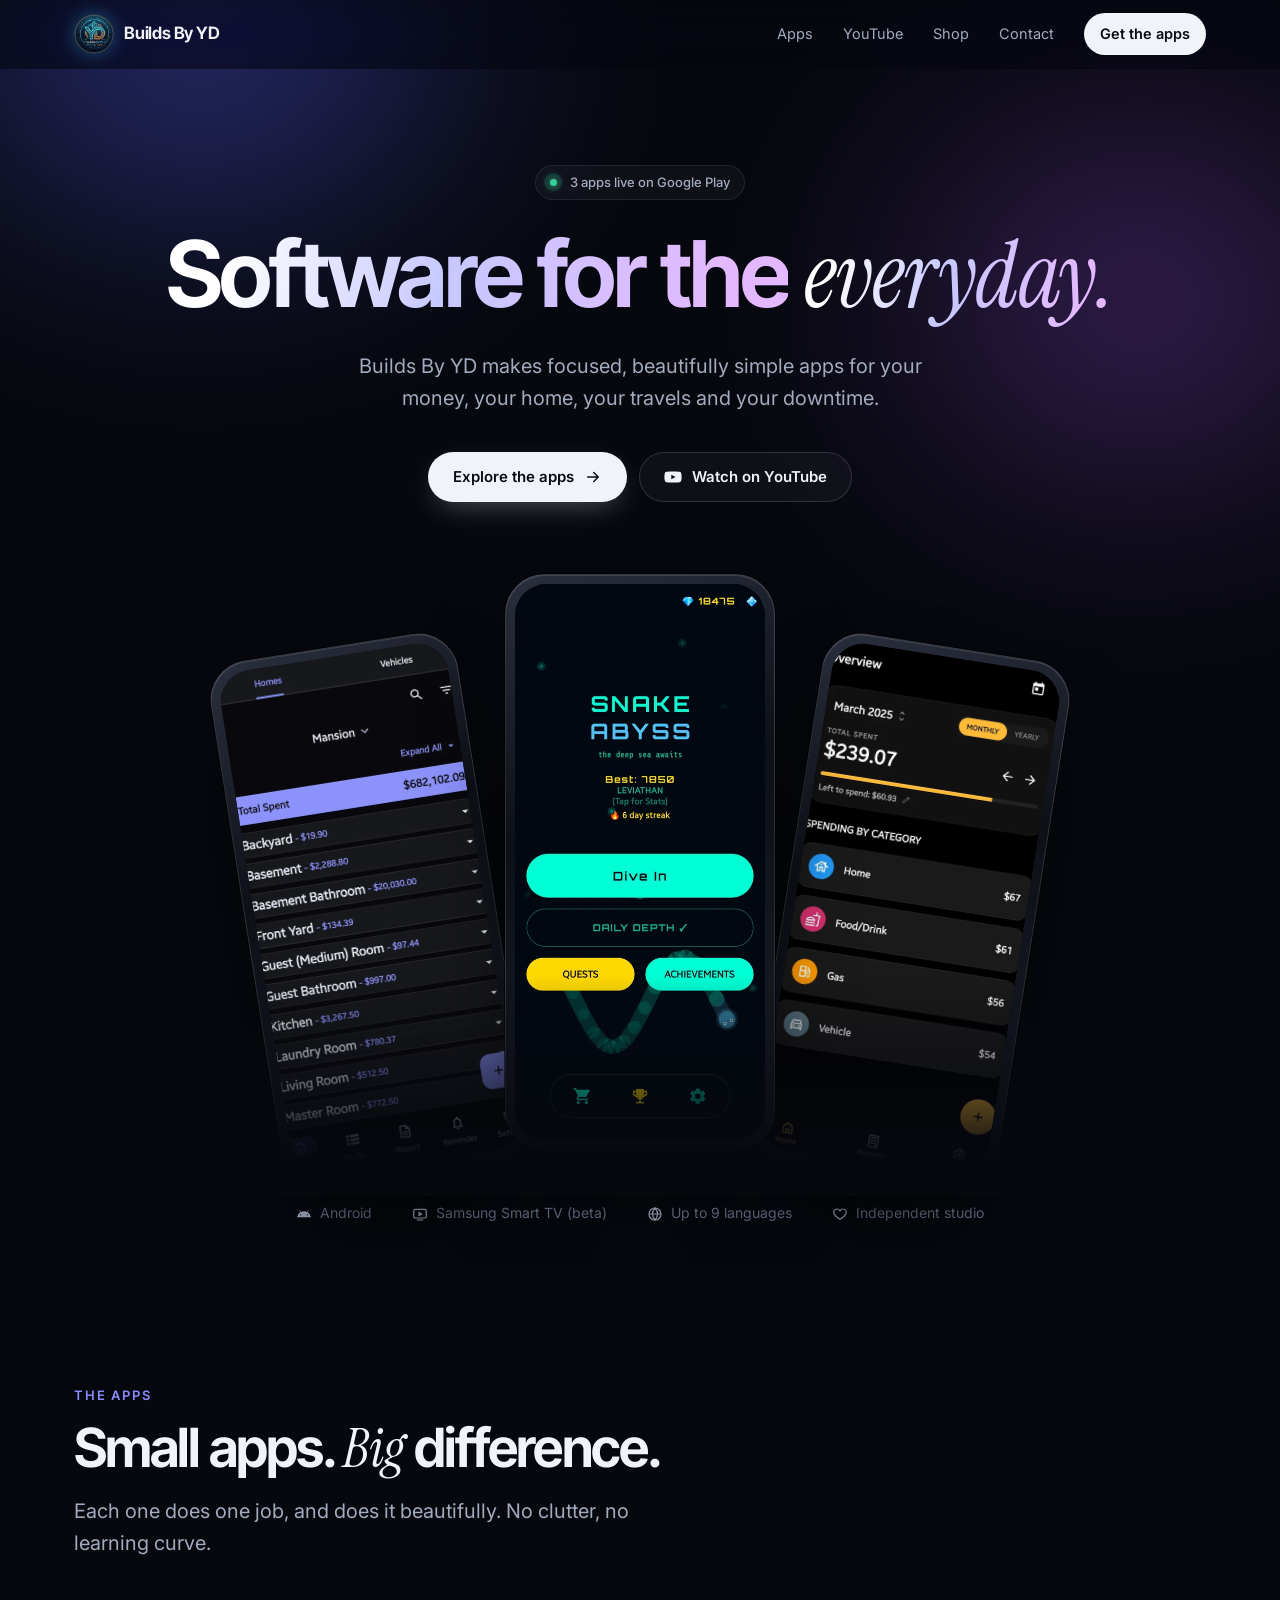
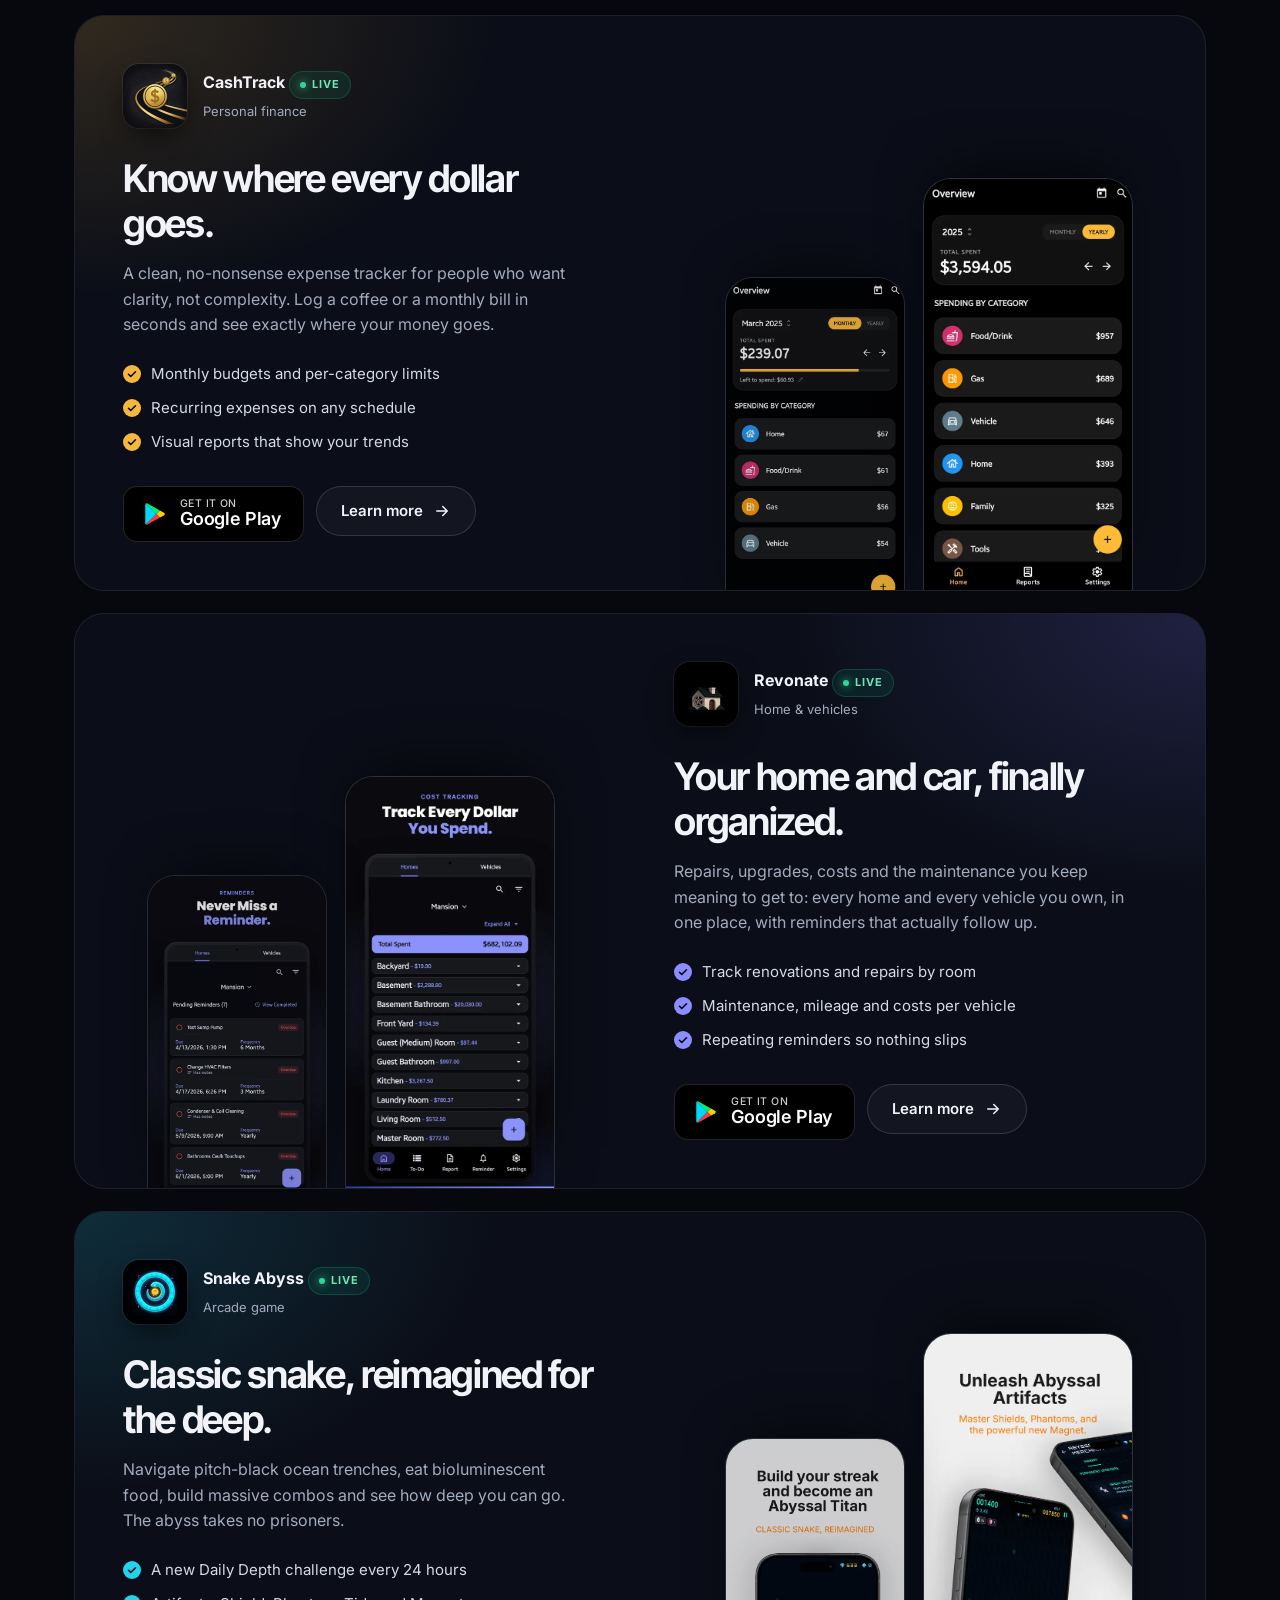
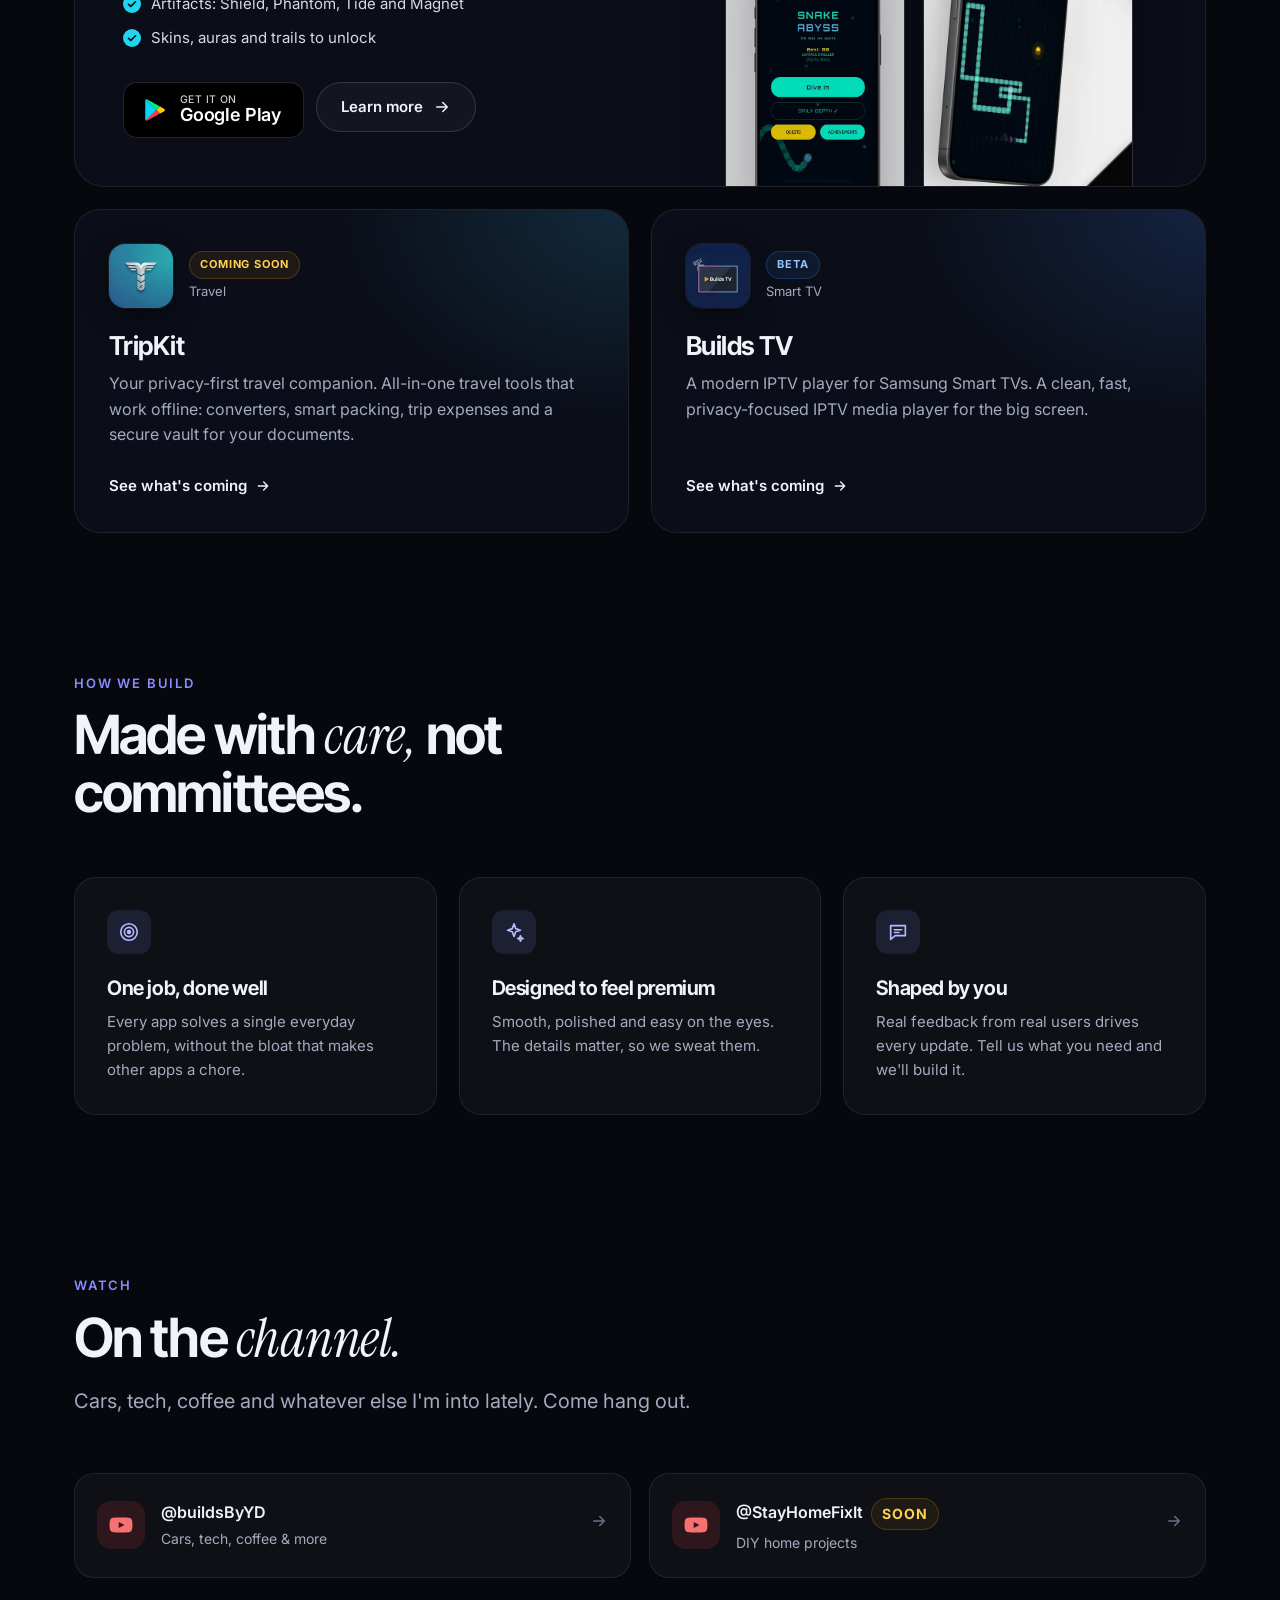
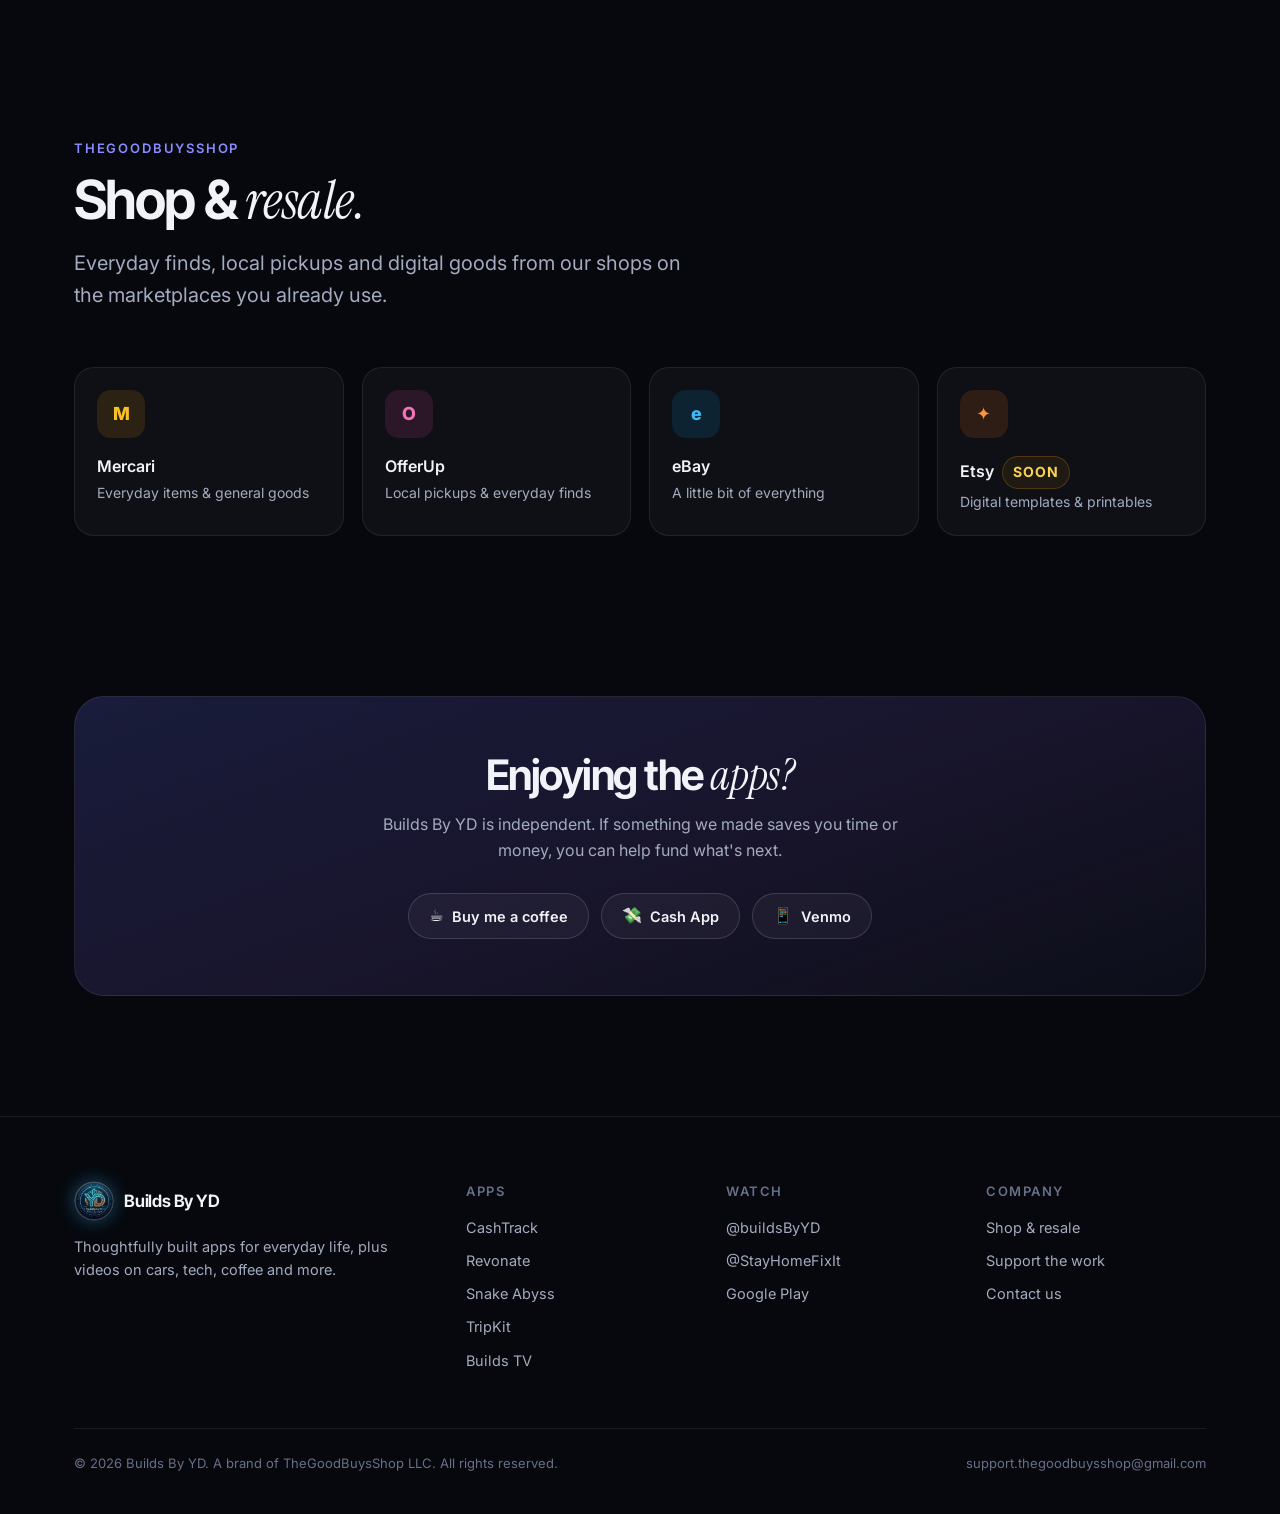
==== commit 77a68af3: "Add files via upload" ====
--- a/index.html
+++ b/index.html
@@ -27,7 +27,7 @@
 <body>
 <header class="nav">
   <div class="wrap">
-    <a class="brand" href="./" aria-label="Builds By YD home"><span class="brand-mark">YD</span>Builds By YD</a>
+    <a class="brand" href="./" aria-label="Builds By YD home"><img class="brand-logo" src="assets/img/logo-128.webp" alt="" width="36" height="36">Builds By YD</a>
     <button class="menu-btn" aria-label="Menu" aria-expanded="false"><span></span><span></span><span></span></button>
     <nav class="nav-links">
       <a href="#apps">Apps</a>
@@ -199,7 +199,7 @@
   <div class="wrap">
     <div class="cols">
       <div>
-        <a class="brand" href="./"><span class="brand-mark">YD</span>Builds By YD</a>
+        <a class="brand" href="./"><img class="brand-logo" src="assets/img/logo-128.webp" alt="" width="36" height="36">Builds By YD</a>
         <p>Thoughtfully built apps for everyday life, plus videos on cars, tech, coffee and more.</p>
       </div>
       <div><h4>Apps</h4><ul><li><a href="cashtrack/">CashTrack</a></li><li><a href="revonate/">Revonate</a></li><li><a href="snake-abyss/">Snake Abyss</a></li><li><a href="tripkit/">TripKit</a></li><li><a href="builds-tv/">Builds TV</a></li></ul></div>
--- a/assets/site.css
+++ b/assets/site.css
@@ -27,7 +27,6 @@
   color: var(--text);
   font: 16px/1.6 "Inter", system-ui, -apple-system, "Segoe UI", Roboto, sans-serif;
   -webkit-font-smoothing: antialiased;
-  overflow-x: hidden;
 }
 img { max-width: 100%; height: auto; display: block; }
 a { color: inherit; text-decoration: none; }
@@ -346,3 +345,21 @@
 /* ---------- 404 ---------- */
 .notfound { min-height: 70vh; display: grid; place-items: center; text-align: center; padding: 80px 0; }
 .notfound h1 { font-size: clamp(80px, 16vw, 180px); }
+
+/* ---------- back to top ---------- */
+.to-top {
+  position: fixed; right: 20px; bottom: 20px; z-index: 60; width: 46px; height: 46px; border-radius: 50%;
+  display: grid; place-items: center; cursor: pointer; color: var(--text);
+  background: rgba(20, 24, 36, 0.78); border: 1px solid var(--line-2);
+  backdrop-filter: blur(12px); -webkit-backdrop-filter: blur(12px);
+  box-shadow: 0 12px 30px -10px rgba(0, 0, 0, 0.8);
+  opacity: 0; transform: translateY(12px) scale(0.9); pointer-events: none;
+  transition: opacity 0.3s var(--ease), transform 0.3s var(--ease), background 0.2s;
+}
+.to-top.show { opacity: 1; transform: none; pointer-events: auto; }
+.to-top:hover { background: rgba(40, 46, 66, 0.9); }
+.to-top svg { width: 20px; height: 20px; }
+@media (max-width: 620px) { .to-top { right: 16px; bottom: 16px; } }
+
+/* real Builds By YD logo in the header and footer */
+.brand-logo { width: 40px; height: 40px; border-radius: 50%; box-shadow: 0 0 18px rgba(56, 189, 248, 0.35); }
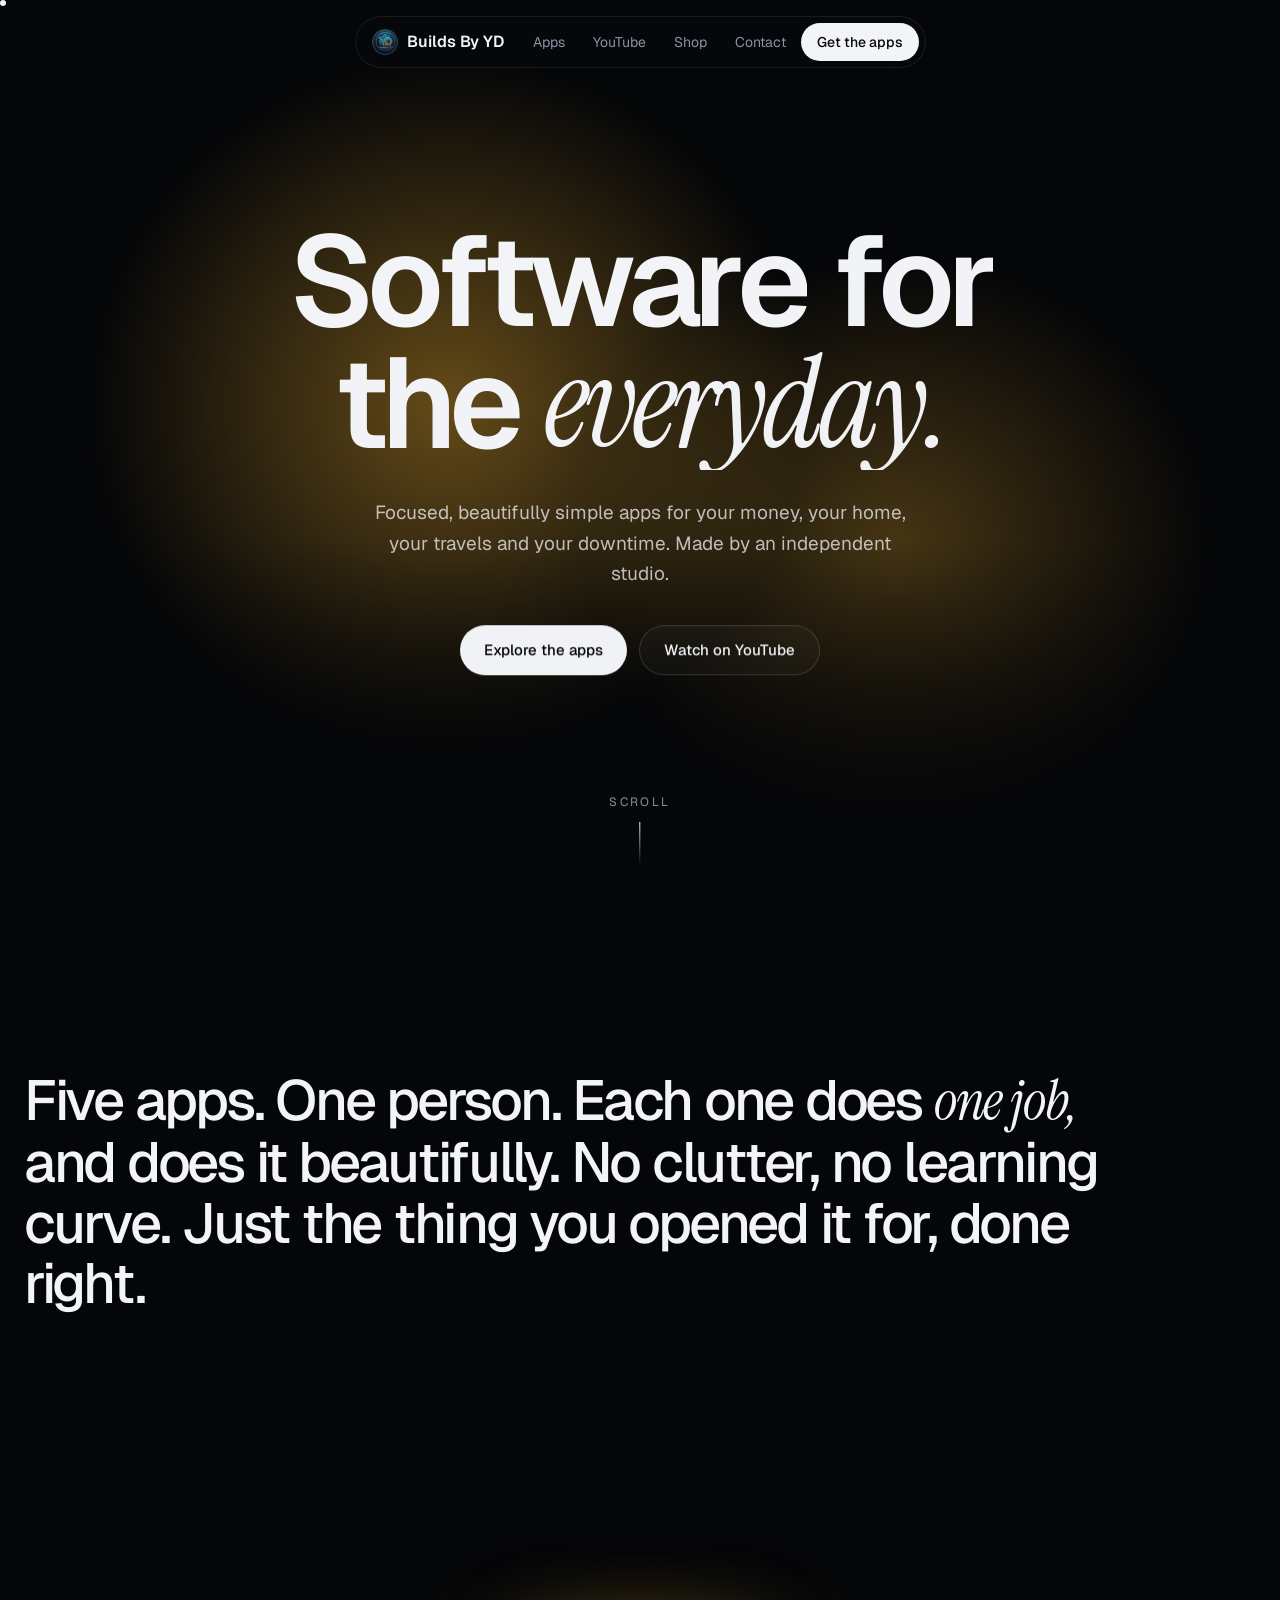
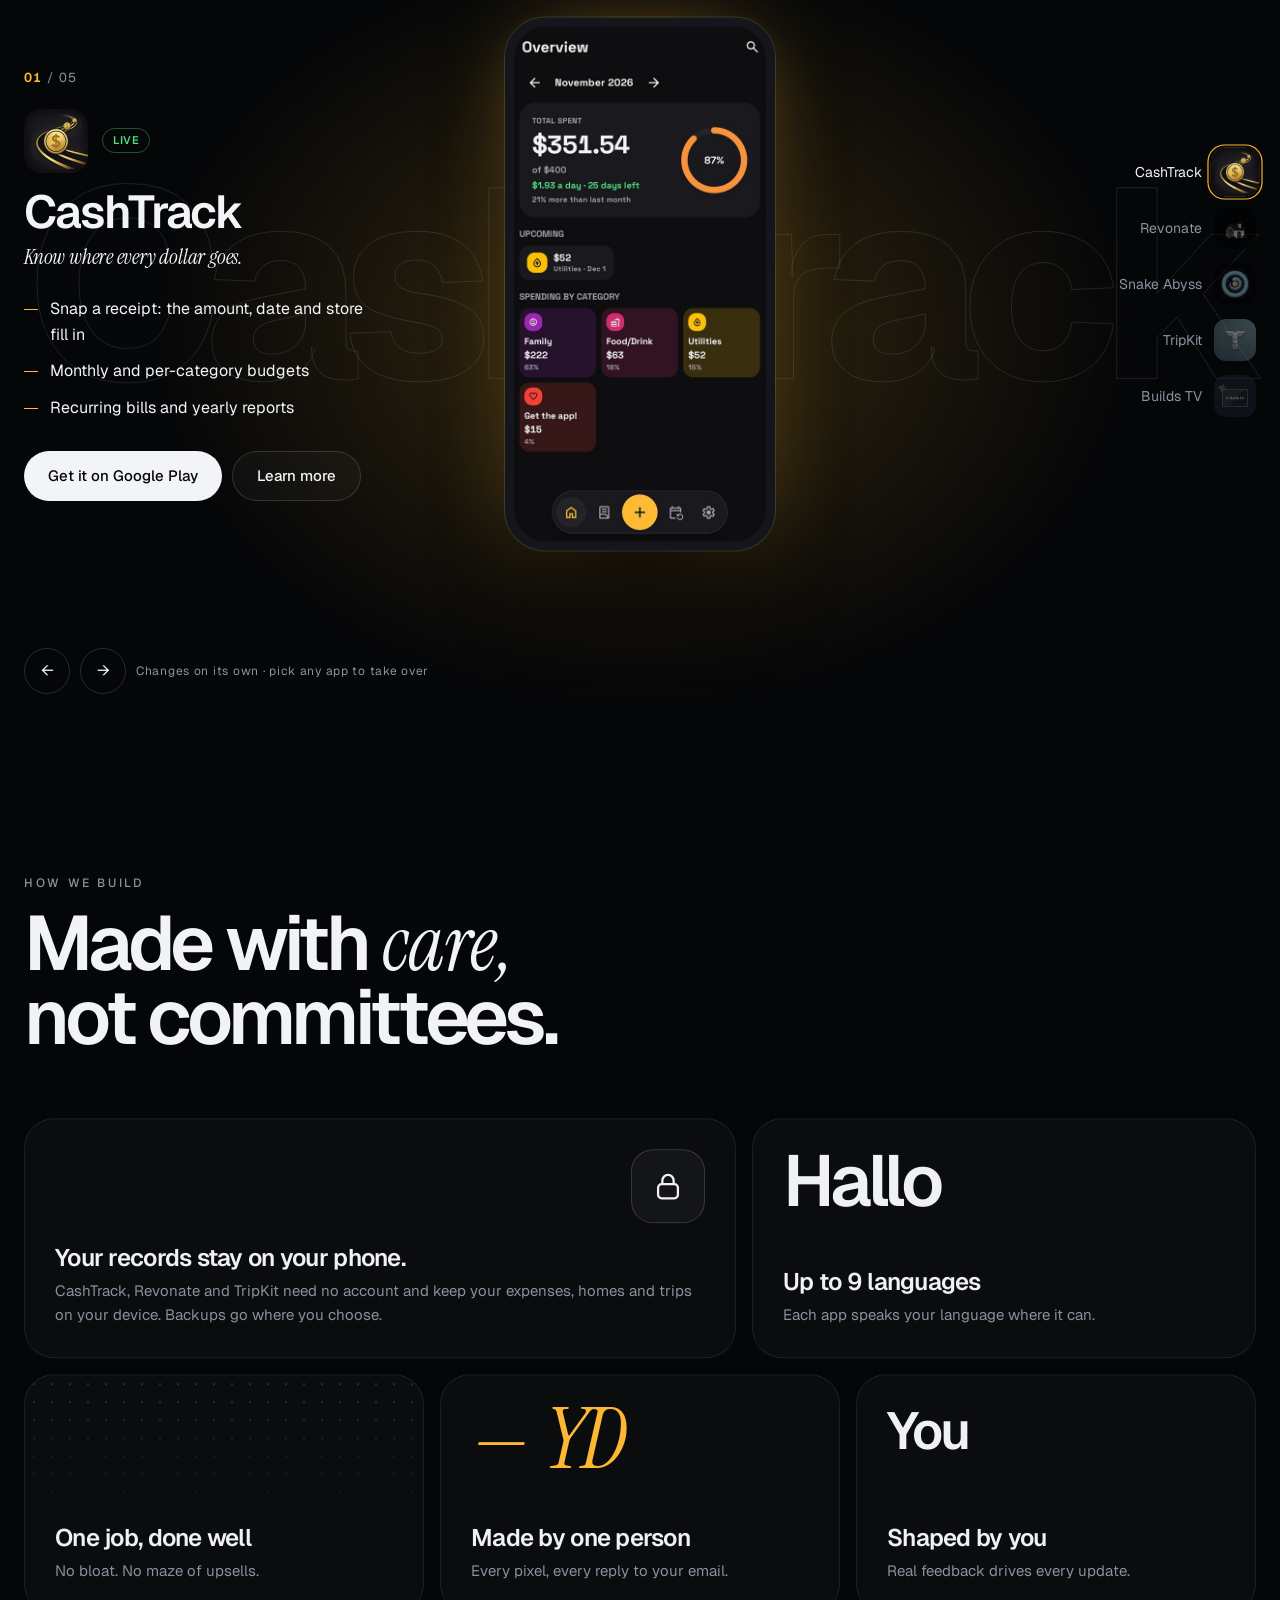
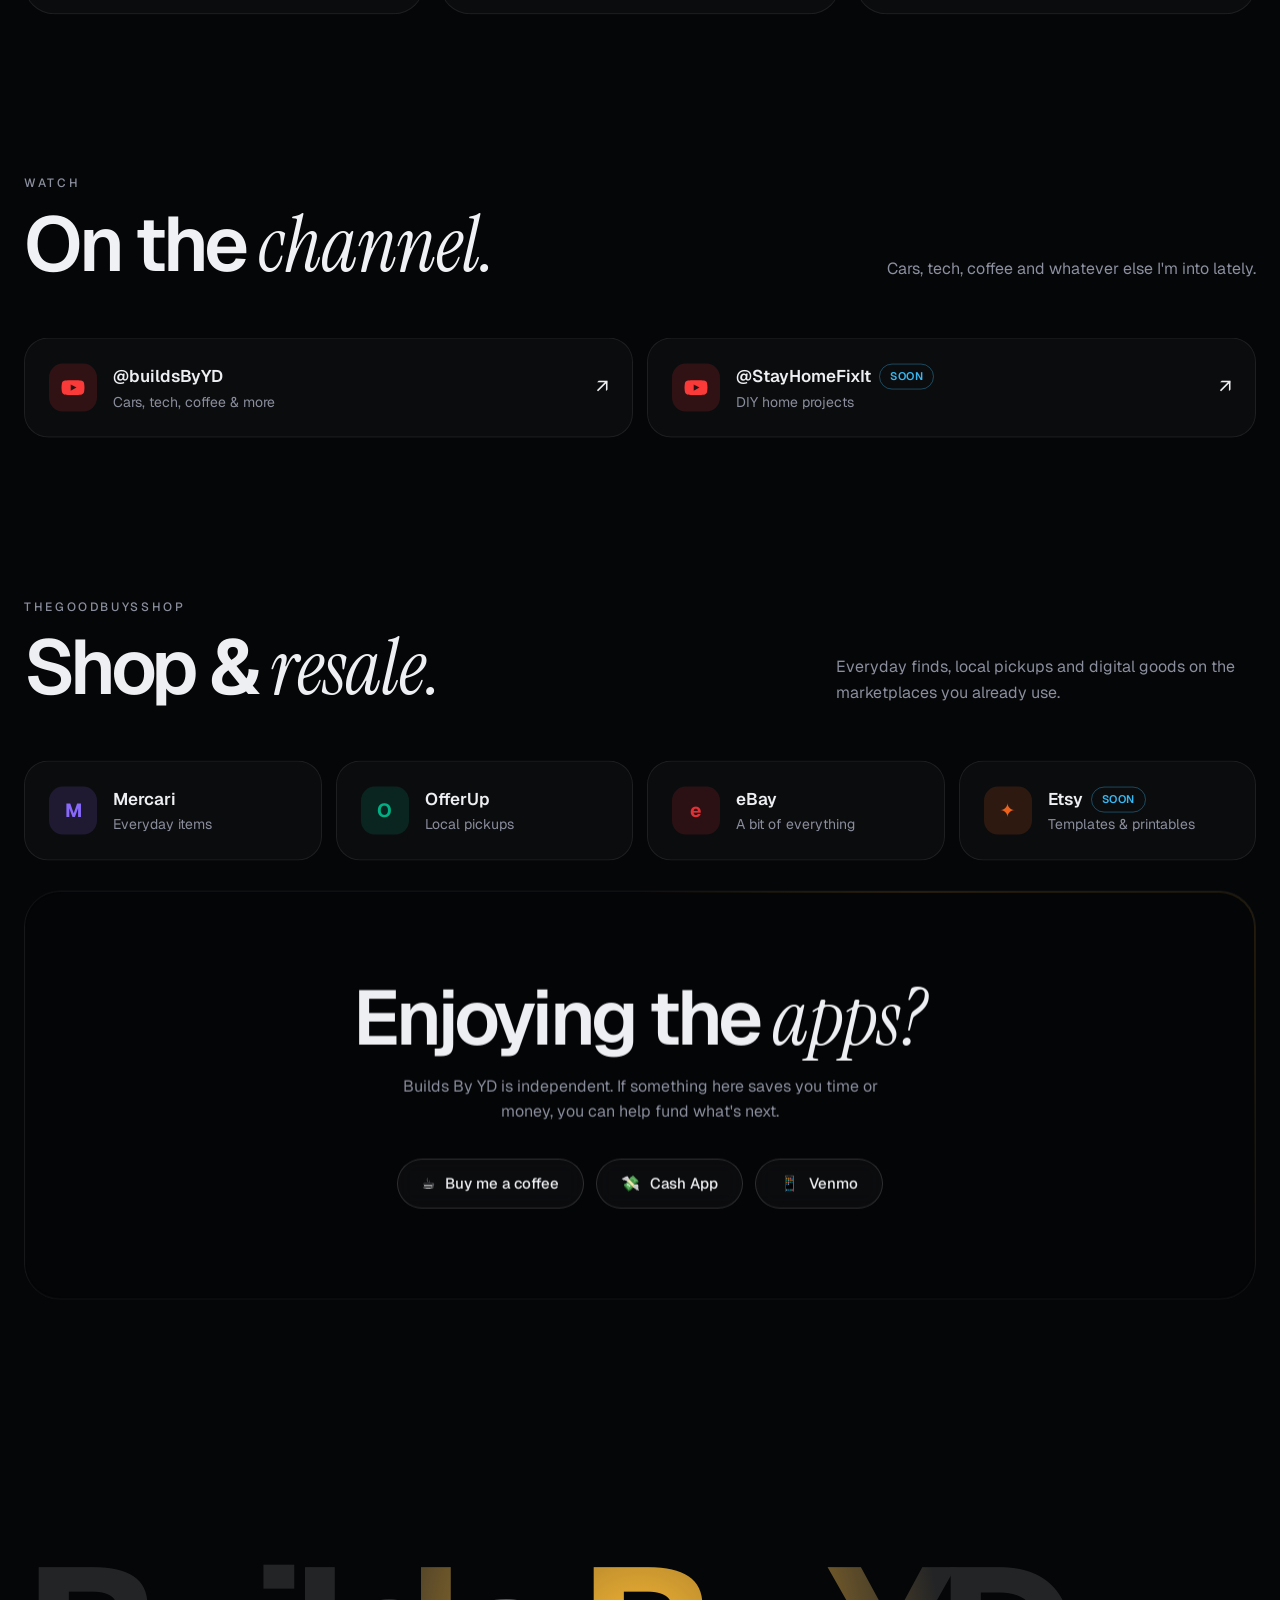
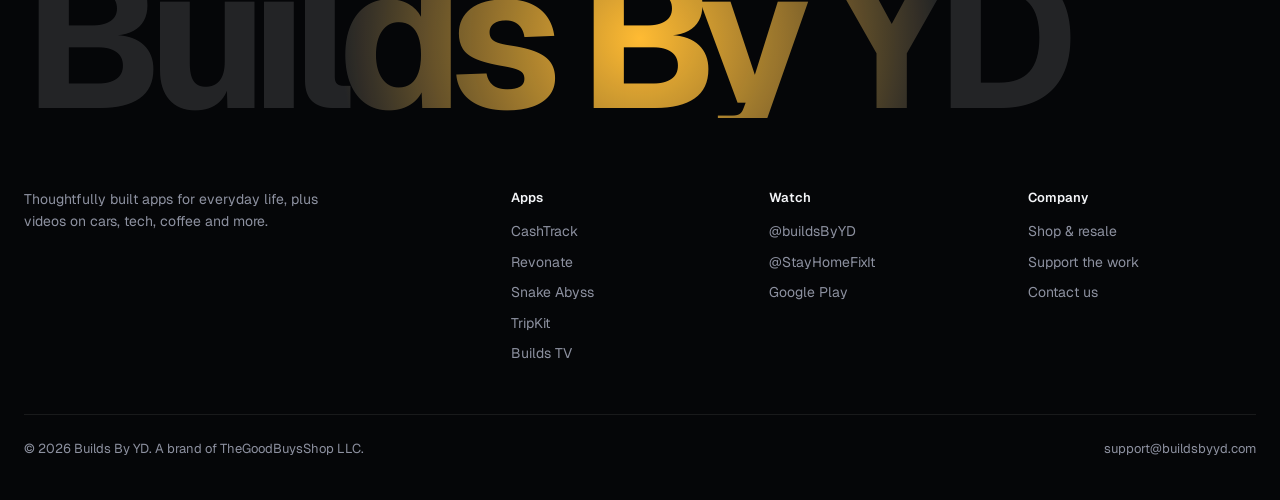
==== commit 42ea63dc: "feat(site): redesign with in-place app showcase, 3D device, new app pages, support@buildsbyyd.com" ====
--- a/index.html
+++ b/index.html
@@ -1,223 +1,178 @@
 <!doctype html>
-<html lang="en">
+<html lang="en" class="no-js">
 <head>
 <meta charset="utf-8">
 <meta name="viewport" content="width=device-width, initial-scale=1">
 <title>Builds By YD | Apps for everyday life</title>
-<meta name="description" content="Builds By YD makes focused, beautifully simple apps for your money, your home, your travels and your downtime. Android apps, Smart TV apps and custom builds.">
+<meta name="description" content="Builds By YD makes focused, beautifully simple apps for your money, your home, your travels and your downtime: CashTrack, Revonate, Snake Abyss, TripKit and Builds TV.">
 <link rel="canonical" href="https://buildsbyyd.com/">
-<meta name="theme-color" content="#06080e">
+<meta name="theme-color" content="#050608">
 <meta property="og:type" content="website">
 <meta property="og:site_name" content="Builds By YD">
 <meta property="og:title" content="Builds By YD | Apps for everyday life">
-<meta property="og:description" content="Builds By YD makes focused, beautifully simple apps for your money, your home, your travels and your downtime. Android apps, Smart TV apps and custom builds.">
+<meta property="og:description" content="Focused, beautifully simple apps for your money, your home, your travels and your downtime.">
 <meta property="og:url" content="https://buildsbyyd.com/">
 <meta property="og:image" content="https://buildsbyyd.com/assets/img/og-card.jpg">
 <meta name="twitter:card" content="summary_large_image">
+<meta name="google-site-verification" content="wj04EVO8ND4NNkGh_drPdYH6cU08vMMSAAliqli1src">
 <link rel="icon" type="image/png" href="favicon.png">
 <link rel="apple-touch-icon" href="assets/img/apple-touch-icon.png">
 <link rel="preconnect" href="https://fonts.googleapis.com">
 <link rel="preconnect" href="https://fonts.gstatic.com" crossorigin>
-<link href="https://fonts.googleapis.com/css2?family=Inter:wght@400;500;600;700&family=Inter+Tight:wght@600;650;700&family=Instrument+Serif:ital@1&display=swap" rel="stylesheet">
-<link rel="stylesheet" href="assets/site.css">
-<script>document.documentElement.classList.add("js")</script>
-<meta name="google-site-verification" content="wj04EVO8ND4NNkGh_drPdYH6cU08vMMSAAliqli1src">
-<script type="application/ld+json">{"@context": "https://schema.org", "@type": "Organization", "name": "Builds By YD", "url": "https://buildsbyyd.com", "logo": "https://buildsbyyd.com/assets/img/icon-512.png", "email": "support.thegoodbuysshop@gmail.com", "parentOrganization": {"@type": "Organization", "name": "TheGoodBuysShop LLC"}, "sameAs": ["https://www.youtube.com/@buildsByYD", "https://www.youtube.com/@StayHomeFixIt", "https://play.google.com/store/apps/dev?id=8392958924068740879"]}</script>
+<link href="https://fonts.googleapis.com/css2?family=Geist:wght@300;400;500;600;700&family=Instrument+Serif:ital@1&display=swap" rel="stylesheet">
+<link rel="stylesheet" href="assets/byd.css">
+<script type="application/ld+json">{"@context":"https://schema.org","@type":"Organization","name":"Builds By YD","url":"https://buildsbyyd.com","logo":"https://buildsbyyd.com/assets/img/icon-512.png","email":"support@buildsbyyd.com","parentOrganization":{"@type":"Organization","name":"TheGoodBuysShop LLC"},"sameAs":["https://www.youtube.com/@buildsByYD","https://www.youtube.com/@StayHomeFixIt","https://play.google.com/store/apps/dev?id=8392958924068740879"]}</script>
+<script>document.documentElement.className='js';try{if(sessionStorage.getItem('byd-seen'))document.documentElement.classList.add('seen')}catch(e){}</script>
+<script type="importmap">{"imports":{"three":"./assets/vendor/three.module.min.js"}}</script>
 </head>
 <body>
-<header class="nav">
+<a class="skip" href="#apps">Skip to the apps</a>
+<div class="cur" aria-hidden="true"></div><div class="ring" aria-hidden="true"></div>
+<div class="loader" id="loader" aria-hidden="true"><b id="count">0</b><span>Builds By YD</span></div>
+
+<nav class="nav" aria-label="Main"><div class="in">
+  <a class="brand" href="#top"><img src="assets/img/logo-128.webp" alt="" width="26" height="26">Builds By YD</a>
+  <a class="l" href="#apps">Apps</a><a class="l" href="#youtube">YouTube</a><a class="l" href="#shop">Shop</a><a class="l" href="mailto:support@buildsbyyd.com" target="_blank" rel="noopener">Contact</a>
+  <a class="btn p" href="https://play.google.com/store/apps/dev?id=8392958924068740879" target="_blank" rel="noopener">Get the apps</a>
+</div></nav>
+
+<main>
+<header class="hero" id="top">
+  <canvas id="gl" aria-hidden="true"></canvas><div class="still" aria-hidden="true"></div>
+  <div class="in">
+    <h1 class="split" id="h1" aria-label="Software for the everyday."><span class="line">Software for</span><br><span class="line">the <span class="serif">everyday.</span></span></h1>
+    <p class="rv">Focused, beautifully simple apps for your money, your home, your travels and your downtime. Made by an independent studio.</p>
+    <div class="ctas rv">
+      <a class="btn p mag" id="explore" href="#apps">Explore the apps</a>
+      <a class="btn g mag" href="https://www.youtube.com/@buildsByYD" target="_blank" rel="noopener">Watch on YouTube</a>
+    </div>
+  </div>
+  <div class="scrollhint" aria-hidden="true">Scroll<i></i></div>
+</header>
+
+<section class="mani" aria-label="About"><div class="wrap"><p id="mani">Five apps. One person. Each one does <em>one job,</em> and does it beautifully. No clutter, no learning curve. Just the thing you opened it for, done right.</p></div></section>
+
+<section id="apps" aria-label="The apps">
+  <div class="show-bg" aria-hidden="true"></div>
+  <div class="names" id="names" aria-hidden="true"></div>
+  <div class="wrap show-in">
+    <div class="panels" aria-live="polite">
+      <article class="panel on" id="app-cashtrack" role="tabpanel" aria-labelledby="tab-cashtrack" data-name="CashTrack" data-color="#ffbb33" data-shots="assets/img/app/cashtrack-1.jpg,assets/img/app/cashtrack-2.jpg,assets/img/app/cashtrack-3.jpg">
+        <div class="idx"><b>01</b> / 05</div>
+        <div class="row"><img src="assets/img/icon-cashtrack.webp" alt="" width="64" height="64"><span class="badge live">Live</span></div>
+        <h3>CashTrack</h3>
+        <div class="line serif">Know where every dollar goes.</div>
+        <ul><li>Snap a receipt: the amount, date and store fill in</li><li>Monthly and per-category budgets</li><li>Recurring bills and yearly reports</li></ul>
+        <div class="acts"><a class="btn p" data-cursor="Play" href="https://play.google.com/store/apps/details?id=com.gbs.cashtrack" target="_blank" rel="noopener">Get it on Google Play</a><a class="btn g" href="cashtrack/" target="_blank" rel="noopener">Learn more</a></div>
+      </article>
+      <article class="panel" id="app-revonate" role="tabpanel" aria-labelledby="tab-revonate" data-name="Revonate" data-color="#5b9dff" data-shots="assets/img/app/revonate-1.jpg,assets/img/app/revonate-2.jpg,assets/img/app/revonate-3.jpg">
+        <div class="idx"><b>02</b> / 05</div>
+        <div class="row"><img src="assets/img/icon-revonate.webp" alt="" width="64" height="64"><span class="badge live">Live</span></div>
+        <h3>Revonate</h3>
+        <div class="line serif">Your home and car, finally organized.</div>
+        <ul><li>Costs, photos and receipts for every room and vehicle</li><li>Reminders you can snooze from the notification</li><li>Reports, documents and home-screen widgets</li></ul>
+        <div class="acts"><a class="btn p" data-cursor="Play" href="https://play.google.com/store/apps/details?id=com.gbs.revonate" target="_blank" rel="noopener">Get it on Google Play</a><a class="btn g" href="revonate/" target="_blank" rel="noopener">Learn more</a></div>
+      </article>
+      <article class="panel" id="app-snake-abyss" role="tabpanel" aria-labelledby="tab-snake-abyss" data-name="Snake Abyss" data-color="#22d3ee" data-shots="assets/img/app/snake-abyss-1.jpg,assets/img/app/snake-abyss-2.jpg,assets/img/app/snake-abyss-3.jpg">
+        <div class="idx"><b>03</b> / 05</div>
+        <div class="row"><img src="assets/img/icon-snake-abyss.webp" alt="" width="64" height="64"><span class="badge live">Live</span></div>
+        <h3>Snake Abyss</h3>
+        <div class="line serif">Classic snake, reimagined for the deep.</div>
+        <ul><li>A new Daily Depth challenge every 24 hours</li><li>Artifacts: Shield, Phantom, Tide and Magnet</li><li>Skins, auras and trails to unlock</li></ul>
+        <div class="acts"><a class="btn p" data-cursor="Play" href="https://play.google.com/store/apps/details?id=com.gbs.snakeabyss" target="_blank" rel="noopener">Get it on Google Play</a><a class="btn g" href="snake-abyss/" target="_blank" rel="noopener">Learn more</a></div>
+      </article>
+      <article class="panel" id="app-tripkit" role="tabpanel" aria-labelledby="tab-tripkit" data-name="TripKit" data-color="#38bdf8" data-shots="assets/img/app/tripkit-1.jpg,assets/img/app/tripkit-2.jpg,assets/img/app/tripkit-3.jpg">
+        <div class="idx"><b>04</b> / 05</div>
+        <div class="row"><img src="assets/img/icon-tripkit.webp" alt="" width="64" height="64"><span class="badge soon">Coming soon</span></div>
+        <h3>TripKit</h3>
+        <div class="line serif">Your offline travel kit.</div>
+        <ul><li>Packing lists and bag weight limits</li><li>Converters and a price cheat sheet, offline</li><li>A private vault for your documents</li></ul>
+        <div class="acts"><a class="btn p" data-cursor="Email" href="mailto:support@buildsbyyd.com?subject=TripKit%20launch&amp;body=Let%20me%20know%20when%20TripKit%20is%20on%20Google%20Play." target="_blank" rel="noopener">Notify me at launch</a><a class="btn g" href="tripkit/" target="_blank" rel="noopener">See what's coming</a></div>
+      </article>
+      <article class="panel" id="app-builds-tv" role="tabpanel" aria-labelledby="tab-builds-tv" data-name="Builds TV" data-color="#a5a6ff" data-tv data-shots="assets/img/app/builds-tv-1.jpg">
+        <div class="idx"><b>05</b> / 05</div>
+        <div class="row"><img src="assets/img/icon-builds-tv.webp" alt="" width="64" height="64"><span class="badge beta">Beta</span></div>
+        <h3>Builds TV</h3>
+        <div class="line serif">A modern IPTV player for the big screen.</div>
+        <ul><li>Bring your own M3U playlists</li><li>Favorite or hide channels in one press</li><li>Built around your Samsung TV remote</li></ul>
+        <div class="acts"><a class="btn p" data-cursor="Email" href="mailto:support@buildsbyyd.com?subject=Builds%20TV%20launch&amp;body=Let%20me%20know%20when%20Builds%20TV%20is%20available." target="_blank" rel="noopener">Notify me at launch</a><a class="btn g" href="builds-tv/" target="_blank" rel="noopener">See what's coming</a></div>
+      </article>
+    </div>
+    <div class="stage" id="stage" aria-hidden="true"><canvas id="three"></canvas><div class="flat"><img src="assets/img/app/cashtrack-1.jpg" alt=""></div></div>
+    <div class="rail" id="rail" role="tablist" aria-label="Pick an app">
+      <button role="tab" id="tab-cashtrack" aria-controls="app-cashtrack" aria-selected="true">CashTrack<img src="assets/img/icon-cashtrack.webp" alt=""><span class="bar"></span></button>
+      <button role="tab" id="tab-revonate" aria-controls="app-revonate" aria-selected="false" tabindex="-1">Revonate<img src="assets/img/icon-revonate.webp" alt=""><span class="bar"></span></button>
+      <button role="tab" id="tab-snake-abyss" aria-controls="app-snake-abyss" aria-selected="false" tabindex="-1">Snake Abyss<img src="assets/img/icon-snake-abyss.webp" alt=""><span class="bar"></span></button>
+      <button role="tab" id="tab-tripkit" aria-controls="app-tripkit" aria-selected="false" tabindex="-1">TripKit<img src="assets/img/icon-tripkit.webp" alt=""><span class="bar"></span></button>
+      <button role="tab" id="tab-builds-tv" aria-controls="app-builds-tv" aria-selected="false" tabindex="-1">Builds TV<img src="assets/img/icon-builds-tv.webp" alt=""><span class="bar"></span></button>
+    </div>
+  </div>
+  <div class="controls"><div class="wrap"><button id="prev" aria-label="Previous app">←</button><button id="next" aria-label="Next app">→</button><span class="hint" id="hint">Changes on its own · pick any app to take over</span></div></div>
+</section>
+
+<section class="sec" aria-labelledby="how">
   <div class="wrap">
-    <a class="brand" href="./" aria-label="Builds By YD home"><img class="brand-logo" src="assets/img/logo-128.webp" alt="" width="36" height="36">Builds By YD</a>
-    <button class="menu-btn" aria-label="Menu" aria-expanded="false"><span></span><span></span><span></span></button>
-    <nav class="nav-links">
-      <a href="#apps">Apps</a>
-      <a href="#youtube">YouTube</a>
-      <a href="#shop">Shop</a>
-      <a href="mailto:support.thegoodbuysshop@gmail.com">Contact</a>
-      <a class="nav-cta" href="https://play.google.com/store/apps/dev?id=8392958924068740879" target="_blank" rel="noopener">Get the apps</a>
-    </nav>
-  </div>
-</header>
-<div class="glow"></div>
-<main>
-<section class="hero">
-  <div class="wrap">
-    <span class="eyebrow reveal"><span class="dot"></span>3 apps live on Google Play</span>
-    <h1 class="reveal"><span class="grad">Software for the</span> <em class="serif grad">everyday.</em></h1>
-    <p class="lead reveal">Builds By YD makes focused, beautifully simple apps for your money, your home, your travels and your downtime.</p>
-    <div class="hero-ctas reveal">
-      <a class="btn btn-primary" href="#apps">Explore the apps <svg viewBox="0 0 24 24" fill="none" stroke="currentColor" stroke-width="2" stroke-linecap="round" stroke-linejoin="round"><path d="M5 12h14M13 6l6 6-6 6"/></svg></a>
-      <a class="btn btn-ghost" href="https://www.youtube.com/@buildsByYD" target="_blank" rel="noopener"><svg viewBox="0 0 24 24" fill="currentColor"><path d="M23 7.2a3 3 0 0 0-2.1-2.1C19 4.6 12 4.6 12 4.6s-7 0-8.9.5A3 3 0 0 0 1 7.2 31 31 0 0 0 .5 12a31 31 0 0 0 .5 4.8 3 3 0 0 0 2.1 2.1c1.9.5 8.9.5 8.9.5s7 0 8.9-.5a3 3 0 0 0 2.1-2.1 31 31 0 0 0 .5-4.8 31 31 0 0 0-.5-4.8zM9.7 15.1V8.9l5.8 3.1-5.8 3.1z"/></svg> Watch on YouTube</a>
-    </div>
-    <div class="hero-stage" aria-hidden="true">
-      <div class="phone p1"><img src="assets/img/hero-revonate.webp" alt="" width="540" height="1067"></div>
-      <div class="phone p2"><img src="assets/img/hero-snake-abyss.webp" alt="" width="540" height="1067"></div>
-      <div class="phone p3"><img src="assets/img/shot-cashtrack-1.webp" alt="" width="540" height="1067"></div>
-    </div>
-    <div class="strip reveal">
-      <span><svg viewBox="0 0 24 24" fill="currentColor"><path d="M17.6 9.5l1.7-3a.4.4 0 0 0-.7-.4l-1.7 3a10.6 10.6 0 0 0-9.8 0l-1.7-3a.4.4 0 1 0-.7.4l1.7 3A9.9 9.9 0 0 0 1.5 17h21a9.9 9.9 0 0 0-4.9-7.5zM7 14.2a1 1 0 1 1 0-2 1 1 0 0 1 0 2zm10 0a1 1 0 1 1 0-2 1 1 0 0 1 0 2z"/></svg> Android</span>
-      <span><svg viewBox="0 0 24 24" fill="none" stroke="currentColor" stroke-width="1.8" stroke-linecap="round" stroke-linejoin="round"><rect x="2.5" y="5" width="19" height="13" rx="2.5"/><path d="M8 21h8M10.5 9.5v5l4-2.5z"/></svg> Samsung Smart TV (beta)</span>
-      <span><svg viewBox="0 0 24 24" fill="none" stroke="currentColor" stroke-width="1.8"><circle cx="12" cy="12" r="9"/><path d="M3 12h18M12 3c2.5 2.7 3.8 5.7 3.8 9s-1.3 6.3-3.8 9c-2.5-2.7-3.8-5.7-3.8-9S9.5 5.7 12 3z"/></svg> Up to 9 languages</span>
-      <span><svg viewBox="0 0 24 24" fill="none" stroke="currentColor" stroke-width="1.8" stroke-linejoin="round"><path d="M12 20s-7.5-4.4-9.2-9.1C1.7 7.6 4 4.5 7.2 4.5c2 0 3.6 1.1 4.8 2.8 1.2-1.7 2.8-2.8 4.8-2.8 3.2 0 5.5 3.1 4.4 6.4C19.5 15.6 12 20 12 20z"/></svg> Independent studio</span>
+    <div class="kick rv">How we build</div>
+    <h2 class="h2 rv" id="how" style="margin-top:14px">Made with <span class="serif">care,</span><br>not committees.</h2>
+    <div class="bento">
+      <div class="cell c7 rv"><div class="lock" aria-hidden="true"><svg viewBox="0 0 24 24" fill="none" stroke-width="1.6" stroke-linejoin="round"><rect x="5" y="10.5" width="14" height="10" rx="2.5"/><path d="M8 10.5V8a4 4 0 0 1 8 0v2.5"/></svg></div><h3>Your records stay on your phone.</h3><p>CashTrack, Revonate and TripKit need no account and keep your expenses, homes and trips on your device. Backups go where you choose.</p></div>
+      <div class="cell c5 rv"><div class="hello" id="hello" aria-hidden="true" data-words="Hello,Hallo,Hola,Bonjour,Ciao,こんにちは,안녕하세요,Olá,你好">Hello</div><h3>Up to 9 languages</h3><p>Each app speaks your language where it can.</p></div>
+      <div class="cell c4 rv"><div class="dots" aria-hidden="true"></div><h3>One job, done well</h3><p>No bloat. No maze of upsells.</p></div>
+      <div class="cell c4 rv"><div class="sig" aria-hidden="true">— YD</div><h3>Made by one person</h3><p>Every pixel, every reply to your email.</p></div>
+      <div class="cell c4 rv"><div aria-hidden="true" style="font-size:52px;font-weight:600;letter-spacing:-.05em;margin-bottom:auto;line-height:1">You</div><h3>Shaped by you</h3><p>Real feedback drives every update.</p></div>
     </div>
   </div>
 </section>
 
-<section class="section" id="apps">
+<section class="sec" id="youtube" aria-labelledby="watch" style="padding-top:20px">
   <div class="wrap">
-    <div class="section-head reveal">
-      <div class="kicker">The apps</div>
-      <h2>Small apps. <em class="serif">Big</em> difference.</h2>
-      <p class="lead">Each one does one job, and does it beautifully. No clutter, no learning curve.</p>
-    </div>
-    <div class="apps">
-    <article class="app-card reveal" style="--tint:rgba(245, 184, 61, 0.16);--tint-solid:#f5b83d">
-      <div class="app-body">
-        <div class="app-top">
-          <img class="app-icon" src="assets/img/icon-cashtrack.webp" alt="CashTrack app icon" width="64" height="64">
-          <div><b>CashTrack</b> <span class="badge live">Live</span><div class="cat">Personal finance</div></div>
-        </div>
-        <h3>Know where every dollar goes.</h3>
-        <p>A clean, no-nonsense expense tracker for people who want clarity, not complexity. Log a coffee or a monthly bill in seconds and see exactly where your money goes.</p>
-        <ul class="feats"><li>Monthly budgets and per-category limits</li><li>Recurring expenses on any schedule</li><li>Visual reports that show your trends</li></ul>
-        <div class="app-actions"><a class="btn play-btn" href="https://play.google.com/store/apps/details?id=com.gbs.cashtrack" target="_blank" rel="noopener"><svg viewBox="0 0 24 24" aria-hidden="true"><path fill="#00d7fe" d="M3.6 2.3 13.3 12l-9.7 9.7c-.4-.2-.6-.6-.6-1.1V3.4c0-.5.2-.9.6-1.1z"/><path fill="#ffce00" d="m16.6 15.3-3.3-3.3 3.3-3.3 3.7 2.1c1 .6 1 1.9 0 2.5z"/><path fill="#ff3a44" d="M16.6 15.3 13.3 12l-9.7 9.7c.4.2.9.2 1.4-.1z"/><path fill="#00f076" d="M16.6 8.7 5 2.4c-.5-.3-1-.3-1.4-.1l9.7 9.7z"/></svg><span><small>Get it on</small><b>Google Play</b></span></a><a class="btn btn-ghost" href="cashtrack/">Learn more <svg viewBox="0 0 24 24" fill="none" stroke="currentColor" stroke-width="2" stroke-linecap="round" stroke-linejoin="round"><path d="M5 12h14M13 6l6 6-6 6"/></svg></a></div>
-      </div>
-      <div class="app-visual">
-        <img class="shot back" src="assets/img/shot-cashtrack-1.webp" alt="" loading="lazy" width="540" height="1100">
-        <img class="shot" src="assets/img/shot-cashtrack-2.webp" alt="CashTrack screenshot" loading="lazy" width="540" height="1100">
-      </div>
-    </article>
-    <article class="app-card reveal flip" style="--tint:rgba(123, 123, 255, 0.18);--tint-solid:#8b8cff">
-      <div class="app-body">
-        <div class="app-top">
-          <img class="app-icon" src="assets/img/icon-revonate.webp" alt="Revonate app icon" width="64" height="64">
-          <div><b>Revonate</b> <span class="badge live">Live</span><div class="cat">Home & vehicles</div></div>
-        </div>
-        <h3>Your home and car, finally organized.</h3>
-        <p>Repairs, upgrades, costs and the maintenance you keep meaning to get to: every home and every vehicle you own, in one place, with reminders that actually follow up.</p>
-        <ul class="feats"><li>Track renovations and repairs by room</li><li>Maintenance, mileage and costs per vehicle</li><li>Repeating reminders so nothing slips</li></ul>
-        <div class="app-actions"><a class="btn play-btn" href="https://play.google.com/store/apps/details?id=com.gbs.revonate" target="_blank" rel="noopener"><svg viewBox="0 0 24 24" aria-hidden="true"><path fill="#00d7fe" d="M3.6 2.3 13.3 12l-9.7 9.7c-.4-.2-.6-.6-.6-1.1V3.4c0-.5.2-.9.6-1.1z"/><path fill="#ffce00" d="m16.6 15.3-3.3-3.3 3.3-3.3 3.7 2.1c1 .6 1 1.9 0 2.5z"/><path fill="#ff3a44" d="M16.6 15.3 13.3 12l-9.7 9.7c.4.2.9.2 1.4-.1z"/><path fill="#00f076" d="M16.6 8.7 5 2.4c-.5-.3-1-.3-1.4-.1l9.7 9.7z"/></svg><span><small>Get it on</small><b>Google Play</b></span></a><a class="btn btn-ghost" href="revonate/">Learn more <svg viewBox="0 0 24 24" fill="none" stroke="currentColor" stroke-width="2" stroke-linecap="round" stroke-linejoin="round"><path d="M5 12h14M13 6l6 6-6 6"/></svg></a></div>
-      </div>
-      <div class="app-visual">
-        <img class="shot back" src="assets/img/shot-revonate-4.webp" alt="" loading="lazy" width="540" height="1100">
-        <img class="shot" src="assets/img/shot-revonate-1.webp" alt="Revonate screenshot" loading="lazy" width="540" height="1100">
-      </div>
-    </article>
-    <article class="app-card reveal" style="--tint:rgba(34, 211, 238, 0.16);--tint-solid:#22d3ee">
-      <div class="app-body">
-        <div class="app-top">
-          <img class="app-icon" src="assets/img/icon-snake-abyss.webp" alt="Snake Abyss app icon" width="64" height="64">
-          <div><b>Snake Abyss</b> <span class="badge live">Live</span><div class="cat">Arcade game</div></div>
-        </div>
-        <h3>Classic snake, reimagined for the deep.</h3>
-        <p>Navigate pitch-black ocean trenches, eat bioluminescent food, build massive combos and see how deep you can go. The abyss takes no prisoners.</p>
-        <ul class="feats"><li>A new Daily Depth challenge every 24 hours</li><li>Artifacts: Shield, Phantom, Tide and Magnet</li><li>Skins, auras and trails to unlock</li></ul>
-        <div class="app-actions"><a class="btn play-btn" href="https://play.google.com/store/apps/details?id=com.gbs.snakeabyss" target="_blank" rel="noopener"><svg viewBox="0 0 24 24" aria-hidden="true"><path fill="#00d7fe" d="M3.6 2.3 13.3 12l-9.7 9.7c-.4-.2-.6-.6-.6-1.1V3.4c0-.5.2-.9.6-1.1z"/><path fill="#ffce00" d="m16.6 15.3-3.3-3.3 3.3-3.3 3.7 2.1c1 .6 1 1.9 0 2.5z"/><path fill="#ff3a44" d="M16.6 15.3 13.3 12l-9.7 9.7c.4.2.9.2 1.4-.1z"/><path fill="#00f076" d="M16.6 8.7 5 2.4c-.5-.3-1-.3-1.4-.1l9.7 9.7z"/></svg><span><small>Get it on</small><b>Google Play</b></span></a><a class="btn btn-ghost" href="snake-abyss/">Learn more <svg viewBox="0 0 24 24" fill="none" stroke="currentColor" stroke-width="2" stroke-linecap="round" stroke-linejoin="round"><path d="M5 12h14M13 6l6 6-6 6"/></svg></a></div>
-      </div>
-      <div class="app-visual">
-        <img class="shot back" src="assets/img/shot-snake-abyss-1.webp" alt="" loading="lazy" width="540" height="1100">
-        <img class="shot" src="assets/img/shot-snake-abyss-2.webp" alt="Snake Abyss screenshot" loading="lazy" width="540" height="1100">
-      </div>
-    </article>
-    </div>
-    <div class="duo">
-      <a class="mini reveal" href="tripkit/" style="--tint:rgba(56, 189, 248, 0.16)">
-        <div class="app-top"><img class="app-icon" src="assets/img/icon-tripkit.webp" alt="TripKit app icon" width="64" height="64"><div><span class="badge soon">Coming soon</span><div class="cat">Travel</div></div></div>
-        <h3>TripKit</h3>
-        <p>Your privacy-first travel companion. All-in-one travel tools that work offline: converters, smart packing, trip expenses and a secure vault for your documents.</p>
-        <span class="more">See what's coming <svg viewBox="0 0 24 24" fill="none" stroke="currentColor" stroke-width="2" stroke-linecap="round" stroke-linejoin="round"><path d="M5 12h14M13 6l6 6-6 6"/></svg></span>
-      </a>
-      <a class="mini reveal" href="builds-tv/" style="--tint:rgba(59, 130, 246, 0.18)">
-        <div class="app-top"><img class="app-icon" src="assets/img/icon-builds-tv.webp" alt="Builds TV app icon" width="64" height="64"><div><span class="badge beta">Beta</span><div class="cat">Smart TV</div></div></div>
-        <h3>Builds TV</h3>
-        <p>A modern IPTV player for Samsung Smart TVs. A clean, fast, privacy-focused IPTV media player for the big screen.</p>
-        <span class="more">See what's coming <svg viewBox="0 0 24 24" fill="none" stroke="currentColor" stroke-width="2" stroke-linecap="round" stroke-linejoin="round"><path d="M5 12h14M13 6l6 6-6 6"/></svg></span>
-      </a>
+    <div class="head"><div><div class="kick rv">Watch</div><h2 class="h2 rv" id="watch" style="margin-top:14px">On the <span class="serif">channel.</span></h2></div><p class="lead rv">Cars, tech, coffee and whatever else I'm into lately.</p></div>
+    <div class="tiles t2">
+      <a class="tile rv" data-cursor="Watch" style="--c:#ff3b3b" href="https://www.youtube.com/@buildsByYD" target="_blank" rel="noopener"><span class="ic" aria-hidden="true"><svg viewBox="0 0 24 24" fill="currentColor"><path d="M23 7.2a3 3 0 0 0-2.1-2.1C19 4.6 12 4.6 12 4.6s-7 0-8.9.5A3 3 0 0 0 1 7.2 31 31 0 0 0 .5 12a31 31 0 0 0 .5 4.8 3 3 0 0 0 2.1 2.1c1.9.5 8.9.5 8.9.5s7 0 8.9-.5a3 3 0 0 0 2.1-2.1 31 31 0 0 0 .5-4.8 31 31 0 0 0-.5-4.8zM9.7 15.1V8.9l5.8 3.1-5.8 3.1z"/></svg></span><span><b>@buildsByYD</b><span class="s">Cars, tech, coffee &amp; more</span></span><span class="arr" aria-hidden="true">↗</span></a>
+      <a class="tile rv" data-cursor="Watch" style="--c:#ff3b3b" href="https://www.youtube.com/@StayHomeFixIt" target="_blank" rel="noopener"><span class="ic" aria-hidden="true"><svg viewBox="0 0 24 24" fill="currentColor"><path d="M23 7.2a3 3 0 0 0-2.1-2.1C19 4.6 12 4.6 12 4.6s-7 0-8.9.5A3 3 0 0 0 1 7.2 31 31 0 0 0 .5 12a31 31 0 0 0 .5 4.8 3 3 0 0 0 2.1 2.1c1.9.5 8.9.5 8.9.5s7 0 8.9-.5a3 3 0 0 0 2.1-2.1 31 31 0 0 0 .5-4.8 31 31 0 0 0-.5-4.8zM9.7 15.1V8.9l5.8 3.1-5.8 3.1z"/></svg></span><span><b>@StayHomeFixIt <span class="badge soon">Soon</span></b><span class="s">DIY home projects</span></span><span class="arr" aria-hidden="true">↗</span></a>
     </div>
   </div>
 </section>
 
-<section class="section" style="padding-top:20px">
+<section class="sec" id="shop" aria-labelledby="shop-h" style="padding-top:20px">
   <div class="wrap">
-    <div class="section-head reveal">
-      <div class="kicker">How we build</div>
-      <h2>Made with <em class="serif">care,</em> not committees.</h2>
+    <div class="head"><div><div class="kick rv">TheGoodBuysShop</div><h2 class="h2 rv" id="shop-h" style="margin-top:14px">Shop &amp; <span class="serif">resale.</span></h2></div><p class="lead rv">Everyday finds, local pickups and digital goods on the marketplaces you already use.</p></div>
+    <div class="tiles t4">
+      <a class="tile rv" data-cursor="Shop" style="--c:#8b6cff" href="https://www.mercari.com/u/thegoodbuysshop/?tracking_ref_id=m96755787960" target="_blank" rel="noopener"><span class="ic" aria-hidden="true">M</span><span><b>Mercari</b><span class="s">Everyday items</span></span></a>
+      <a class="tile rv" data-cursor="Shop" style="--c:#00b386" href="https://offerup.com/p/5166345" target="_blank" rel="noopener"><span class="ic" aria-hidden="true">O</span><span><b>OfferUp</b><span class="s">Local pickups</span></span></a>
+      <a class="tile rv" data-cursor="Shop" style="--c:#e53238" href="https://www.ebay.com/usr/thegoodbuysshop" target="_blank" rel="noopener"><span class="ic" aria-hidden="true">e</span><span><b>eBay</b><span class="s">A bit of everything</span></span></a>
+      <a class="tile rv" data-cursor="Shop" style="--c:#f1641e" href="https://www.etsy.com/shop/thegoodbuysshop" target="_blank" rel="noopener"><span class="ic" aria-hidden="true">✦</span><span><b>Etsy <span class="badge soon">Soon</span></b><span class="s">Templates &amp; printables</span></span></a>
     </div>
-    <div class="values">
-      <div class="value reveal"><div class="ic"><svg viewBox="0 0 24 24" fill="none" stroke="currentColor" stroke-width="1.8"><circle cx="12" cy="12" r="9"/><circle cx="12" cy="12" r="5"/><circle cx="12" cy="12" r="1.5" fill="currentColor"/></svg></div><h3>One job, done well</h3><p>Every app solves a single everyday problem, without the bloat that makes other apps a chore.</p></div>
-      <div class="value reveal"><div class="ic"><svg viewBox="0 0 24 24" fill="none" stroke="currentColor" stroke-width="1.8" stroke-linejoin="round"><path d="M12 3l1.9 5.3L19 10l-5.1 1.7L12 17l-1.9-5.3L5 10l5.1-1.7z"/><path d="M19 16l.8 2.2L22 19l-2.2.8L19 22l-.8-2.2L16 19l2.2-.8z"/></svg></div><h3>Designed to feel premium</h3><p>Smooth, polished and easy on the eyes. The details matter, so we sweat them.</p></div>
-      <div class="value reveal"><div class="ic"><svg viewBox="0 0 24 24" fill="none" stroke="currentColor" stroke-width="1.8" stroke-linejoin="round"><path d="M4 5h16v11H9l-5 4z"/><path d="M8 9.5h8M8 12.5h5" stroke-linecap="round"/></svg></div><h3>Shaped by you</h3><p>Real feedback from real users drives every update. Tell us what you need and we'll build it.</p></div>
-    </div>
-  </div>
-</section>
-
-<section class="section" id="youtube" style="padding-top:40px">
-  <div class="wrap">
-    <div class="section-head reveal">
-      <div class="kicker">Watch</div>
-      <h2>On the <em class="serif">channel.</em></h2>
-      <p class="lead">Cars, tech, coffee and whatever else I'm into lately. Come hang out.</p>
-    </div>
-    <div class="tiles">
-      <a class="tile yt reveal" href="https://www.youtube.com/@buildsByYD" target="_blank" rel="noopener"><div class="ic"><svg viewBox="0 0 24 24" fill="currentColor"><path d="M23 7.2a3 3 0 0 0-2.1-2.1C19 4.6 12 4.6 12 4.6s-7 0-8.9.5A3 3 0 0 0 1 7.2 31 31 0 0 0 .5 12a31 31 0 0 0 .5 4.8 3 3 0 0 0 2.1 2.1c1.9.5 8.9.5 8.9.5s7 0 8.9-.5a3 3 0 0 0 2.1-2.1 31 31 0 0 0 .5-4.8 31 31 0 0 0-.5-4.8zM9.7 15.1V8.9l5.8 3.1-5.8 3.1z"/></svg></div><div><b>@buildsByYD</b><span>Cars, tech, coffee &amp; more</span></div><div class="arr"><svg viewBox="0 0 24 24" fill="none" stroke="currentColor" stroke-width="2" stroke-linecap="round" stroke-linejoin="round"><path d="M5 12h14M13 6l6 6-6 6"/></svg></div></a>
-      <a class="tile yt reveal" href="https://www.youtube.com/@StayHomeFixIt" target="_blank" rel="noopener"><div class="ic"><svg viewBox="0 0 24 24" fill="currentColor"><path d="M23 7.2a3 3 0 0 0-2.1-2.1C19 4.6 12 4.6 12 4.6s-7 0-8.9.5A3 3 0 0 0 1 7.2 31 31 0 0 0 .5 12a31 31 0 0 0 .5 4.8 3 3 0 0 0 2.1 2.1c1.9.5 8.9.5 8.9.5s7 0 8.9-.5a3 3 0 0 0 2.1-2.1 31 31 0 0 0 .5-4.8 31 31 0 0 0-.5-4.8zM9.7 15.1V8.9l5.8 3.1-5.8 3.1z"/></svg></div><div><b>@StayHomeFixIt <span class="badge soon">Soon</span></b><span>DIY home projects</span></div><div class="arr"><svg viewBox="0 0 24 24" fill="none" stroke="currentColor" stroke-width="2" stroke-linecap="round" stroke-linejoin="round"><path d="M5 12h14M13 6l6 6-6 6"/></svg></div></a>
-    </div>
-  </div>
-</section>
-
-<section class="section" id="shop" style="padding-top:40px">
-  <div class="wrap">
-    <div class="section-head reveal">
-      <div class="kicker">TheGoodBuysShop</div>
-      <h2>Shop &amp; <em class="serif">resale.</em></h2>
-      <p class="lead">Everyday finds, local pickups and digital goods from our shops on the marketplaces you already use.</p>
-    </div>
-    <div class="tiles four">
-      <a class="tile mc four-col reveal" href="https://www.mercari.com/u/thegoodbuysshop/?tracking_ref_id=m96755787960" target="_blank" rel="noopener"><div class="ic">M</div><div><b>Mercari</b><span>Everyday items &amp; general goods</span></div></a>
-      <a class="tile ou four-col reveal" href="https://offerup.com/p/5166345" target="_blank" rel="noopener"><div class="ic">O</div><div><b>OfferUp</b><span>Local pickups &amp; everyday finds</span></div></a>
-      <a class="tile eb four-col reveal" href="https://www.ebay.com/usr/thegoodbuysshop" target="_blank" rel="noopener"><div class="ic">e</div><div><b>eBay</b><span>A little bit of everything</span></div></a>
-      <a class="tile et four-col reveal" href="https://www.etsy.com/shop/thegoodbuysshop" target="_blank" rel="noopener"><div class="ic">&#10022;</div><div><b>Etsy <span class="badge soon">Soon</span></b><span>Digital templates &amp; printables</span></div></a>
-    </div>
-  </div>
-</section>
-
-<section class="section" id="support" style="padding-top:40px">
-  <div class="wrap">
-    <div class="support reveal">
-      <h2>Enjoying the <em class="serif">apps?</em></h2>
-      <p>Builds By YD is independent. If something we made saves you time or money, you can help fund what's next.</p>
-      <div class="support-row">
-        <a class="pill" href="https://buymeacoffee.com/thegoodbuysshop" target="_blank" rel="noopener"><i>&#9749;</i> Buy me a coffee</a>
-        <a class="pill" href="https://cash.app/$TheGoodbuysShop" target="_blank" rel="noopener"><i>&#128184;</i> Cash App</a>
-        <a class="pill" href="https://www.venmo.com/u/TheGoodBuysShop" target="_blank" rel="noopener"><i>&#128241;</i> Venmo</a>
+    <div class="support rv" id="support">
+      <h2 class="h2">Enjoying the <span class="serif">apps?</span></h2>
+      <p style="color:var(--muted);max-width:520px;margin:18px auto 0">Builds By YD is independent. If something here saves you time or money, you can help fund what's next.</p>
+      <div class="row">
+        <a class="btn g mag" href="https://buymeacoffee.com/thegoodbuysshop" target="_blank" rel="noopener"><span aria-hidden="true">☕</span> Buy me a coffee</a>
+        <a class="btn g mag" href="https://cash.app/$TheGoodbuysShop" target="_blank" rel="noopener"><span aria-hidden="true">💸</span> Cash App</a>
+        <a class="btn g mag" href="https://www.venmo.com/u/TheGoodBuysShop" target="_blank" rel="noopener"><span aria-hidden="true">📱</span> Venmo</a>
       </div>
     </div>
   </div>
 </section>
 </main>
-<footer class="footer">
+
+<footer>
   <div class="wrap">
-    <div class="cols">
-      <div>
-        <a class="brand" href="./"><img class="brand-logo" src="assets/img/logo-128.webp" alt="" width="36" height="36">Builds By YD</a>
-        <p>Thoughtfully built apps for everyday life, plus videos on cars, tech, coffee and more.</p>
-      </div>
-      <div><h4>Apps</h4><ul><li><a href="cashtrack/">CashTrack</a></li><li><a href="revonate/">Revonate</a></li><li><a href="snake-abyss/">Snake Abyss</a></li><li><a href="tripkit/">TripKit</a></li><li><a href="builds-tv/">Builds TV</a></li></ul></div>
-      <div><h4>Watch</h4><ul>
-        <li><a href="https://www.youtube.com/@buildsByYD" target="_blank" rel="noopener">@buildsByYD</a></li>
-        <li><a href="https://www.youtube.com/@StayHomeFixIt" target="_blank" rel="noopener">@StayHomeFixIt</a></li>
-        <li><a href="https://play.google.com/store/apps/dev?id=8392958924068740879" target="_blank" rel="noopener">Google Play</a></li></ul></div>
-      <div><h4>Company</h4><ul>
-        <li><a href="#shop">Shop &amp; resale</a></li>
-        <li><a href="#support">Support the work</a></li>
-        <li><a href="mailto:support.thegoodbuysshop@gmail.com">Contact us</a></li></ul></div>
+    <div class="word" aria-hidden="true">Builds By YD</div>
+    <div class="fcols">
+      <div><p style="max-width:300px">Thoughtfully built apps for everyday life, plus videos on cars, tech, coffee and more.</p></div>
+      <div><h4>Apps</h4><ul><li><a href="cashtrack/" target="_blank" rel="noopener">CashTrack</a></li><li><a href="revonate/" target="_blank" rel="noopener">Revonate</a></li><li><a href="snake-abyss/" target="_blank" rel="noopener">Snake Abyss</a></li><li><a href="tripkit/" target="_blank" rel="noopener">TripKit</a></li><li><a href="builds-tv/" target="_blank" rel="noopener">Builds TV</a></li></ul></div>
+      <div><h4>Watch</h4><ul><li><a href="https://www.youtube.com/@buildsByYD" target="_blank" rel="noopener">@buildsByYD</a></li><li><a href="https://www.youtube.com/@StayHomeFixIt" target="_blank" rel="noopener">@StayHomeFixIt</a></li><li><a href="https://play.google.com/store/apps/dev?id=8392958924068740879" target="_blank" rel="noopener">Google Play</a></li></ul></div>
+      <div><h4>Company</h4><ul><li><a href="#shop">Shop &amp; resale</a></li><li><a href="#support">Support the work</a></li><li><a href="mailto:support@buildsbyyd.com" target="_blank" rel="noopener">Contact us</a></li></ul></div>
     </div>
-    <div class="base">
-      <span>&copy; <span data-year>2026</span> Builds By YD. A brand of TheGoodBuysShop LLC. All rights reserved.</span>
-      <a href="mailto:support.thegoodbuysshop@gmail.com">support.thegoodbuysshop@gmail.com</a>
-    </div>
+    <div class="base"><span>&copy; <span data-year>2026</span> Builds By YD. A brand of TheGoodBuysShop LLC.</span><a href="mailto:support@buildsbyyd.com" target="_blank" rel="noopener">support@buildsbyyd.com</a></div>
   </div>
 </footer>
-<script src="assets/site.js"></script>
+
+<script src="assets/vendor/gsap.min.js" defer></script>
+<script src="assets/vendor/ScrollTrigger.min.js" defer></script>
+<script src="assets/vendor/lenis.min.js" defer></script>
+<script src="assets/byd.js" defer></script>
+<script src="assets/home.js" defer></script>
 </body>
 </html>
--- a/assets/byd.css
+++ b/assets/byd.css
@@ -0,0 +1,252 @@
+/* Builds By YD: shared styles for every page. Accent colour is --accent (per app page, or the active app on home). */
+:root{--bg:#050608;--text:#f3f4f7;--muted:#8d91a0;--line:rgba(255,255,255,.08);--line2:rgba(255,255,255,.15);--panel:rgba(255,255,255,.03);--accent:#ffbb33;--ease:cubic-bezier(.2,.8,.2,1)}
+*{box-sizing:border-box;margin:0;padding:0}
+html{-webkit-text-size-adjust:100%}
+body{background:var(--bg);color:var(--text);font:16px/1.6 Geist,system-ui,-apple-system,"Segoe UI",sans-serif;-webkit-font-smoothing:antialiased;overflow-x:hidden}
+a{color:inherit;text-decoration:none}
+img{display:block;max-width:100%}
+:focus-visible{outline:2px solid var(--accent);outline-offset:3px;border-radius:6px}
+.sr{position:absolute;width:1px;height:1px;overflow:hidden;clip:rect(0 0 0 0);white-space:nowrap}
+.skip{position:fixed;left:16px;top:-60px;z-index:200;background:var(--text);color:var(--bg);padding:10px 16px;border-radius:10px;font-weight:600}
+.skip:focus{top:16px}
+.serif{font-family:'Instrument Serif',serif;font-style:italic;font-weight:400;letter-spacing:-.01em}
+.wrap{width:min(1240px,100% - 48px);margin:auto}
+.kick{font-size:12px;font-weight:500;letter-spacing:.22em;text-transform:uppercase;color:var(--muted)}
+.h2{font-size:clamp(40px,6vw,92px);line-height:.95;letter-spacing:-.055em;font-weight:600}
+.btn{display:inline-flex;align-items:center;justify-content:center;gap:10px;height:50px;padding:0 24px;border-radius:999px;font-weight:500;font-size:15px;transition:background .3s,border-color .3s,color .3s,transform .3s var(--ease)}
+.btn.p{background:var(--text);color:var(--bg)}
+.btn.g{border:1px solid var(--line2);background:rgba(255,255,255,.03);-webkit-backdrop-filter:blur(10px);backdrop-filter:blur(10px)}
+.btn.g:hover{border-color:rgba(255,255,255,.35)}
+.badge{font-size:11px;font-weight:600;letter-spacing:.05em;padding:3px 10px;border-radius:999px;border:1px solid var(--line2);color:var(--muted);text-transform:uppercase;white-space:nowrap}
+.badge.live{color:#4ade80;border-color:rgba(74,222,128,.35)}
+.badge.soon{color:#38bdf8;border-color:rgba(56,189,248,.35)}
+.badge.beta{color:#a5a6ff;border-color:rgba(165,166,255,.35)}
+.play{display:inline-flex;align-items:center;gap:10px;height:50px;padding:0 18px 0 14px;border-radius:14px;background:#000;border:1px solid var(--line2);transition:transform .3s var(--ease),border-color .3s}
+.play:hover{border-color:rgba(255,255,255,.35)}
+.play svg{width:24px;height:24px}
+.play small{display:block;font-size:10px;color:var(--muted);line-height:1;letter-spacing:.06em}
+.play strong{display:block;font-size:16px;font-weight:600;line-height:1.15}
+
+/* Play button + QR for desktop visitors (they find the site on a computer, install on a phone) */
+.get{display:flex;align-items:center;gap:14px;flex-wrap:wrap}
+.qr{display:none;align-items:center;gap:10px;color:var(--muted);font-size:12px;line-height:1.3}
+.qr .code{width:58px;height:58px;padding:5px;border-radius:10px;background:#fff}
+.qr .code svg{width:100%;height:100%;display:block}
+@media (hover:hover) and (pointer:fine) and (min-width:900px){.qr{display:flex}}
+
+/* cursor (mouse only) */
+.cur,.ring{position:fixed;left:0;top:0;pointer-events:none;z-index:100;border-radius:50%;opacity:0;transition:opacity .3s}
+.has-cur .cur,.has-cur .ring{opacity:1}
+.cur{width:6px;height:6px;background:var(--text)}
+.ring{width:38px;height:38px;border:1px solid rgba(255,255,255,.35);display:grid;place-items:center;font-size:11px;font-weight:600;letter-spacing:.06em;color:var(--bg);transition:width .3s var(--ease),height .3s var(--ease),background .3s,border-color .3s,opacity .3s}
+.ring.hover{width:64px;height:64px;border-color:transparent;background:rgba(255,255,255,.12)}
+.ring.label{width:86px;height:86px;background:var(--text);border-color:transparent}
+@media (hover:hover) and (pointer:fine){.has-cur,.has-cur a,.has-cur button{cursor:none}}
+
+/* first-visit intro */
+.loader{position:fixed;inset:0;z-index:90;background:var(--bg);display:flex;align-items:flex-end;justify-content:space-between;padding:40px;transition:transform .8s cubic-bezier(.8,0,.2,1)}
+.loader.done{transform:translateY(-100%)}
+.loader b{font-size:clamp(80px,14vw,200px);font-weight:300;letter-spacing:-.06em;line-height:.8;font-variant-numeric:tabular-nums}
+.loader span{color:var(--muted)}
+.no-js .loader,.seen .loader{display:none}
+
+/* nav */
+.nav{position:fixed;inset:16px 0 auto;z-index:40;display:flex;justify-content:center;pointer-events:none;padding:0 12px}
+.nav .in{pointer-events:auto;display:flex;align-items:center;gap:2px;padding:6px 6px 6px 16px;border:1px solid var(--line);border-radius:999px;background:rgba(8,9,13,.6);-webkit-backdrop-filter:blur(18px) saturate(1.6);backdrop-filter:blur(18px) saturate(1.6)}
+.brand{display:flex;align-items:center;gap:9px;font-weight:600;margin-right:14px;white-space:nowrap}
+.brand img{width:26px;height:26px;border-radius:8px}
+.nav a.l{font-size:14px;color:var(--muted);padding:8px 13px;border-radius:999px;transition:color .2s}
+.nav a.l:hover,.nav a.l[aria-current]{color:var(--text)}
+.nav .btn{height:38px;padding:0 16px;font-size:14px}
+
+/* home hero */
+.hero{position:relative;height:100vh;height:100svh;min-height:640px;display:grid;place-items:center;text-align:center;overflow:hidden}
+#gl{position:absolute;inset:0;width:100%;height:100%}
+.hero .still{position:absolute;inset:0;background:radial-gradient(40% 55% at 35% 45%,color-mix(in srgb,var(--accent) 38%,transparent),transparent 70%),radial-gradient(35% 45% at 70% 60%,color-mix(in srgb,var(--accent) 26%,transparent),transparent 70%);opacity:0;transition:opacity 1s}
+.low .hero .still{opacity:1}
+.hero::after{content:"";position:absolute;inset:auto 0 0;height:40%;background:linear-gradient(transparent,var(--bg));pointer-events:none}
+.hero .in{position:relative;z-index:2;padding:0 24px}
+h1{font-size:clamp(54px,10vw,168px);line-height:.88;letter-spacing:-.065em;font-weight:600}
+h1 .serif{font-weight:400;letter-spacing:-.04em}
+.js .split .ch{display:inline-block;transform:translateY(110%);opacity:0}
+.split .w{display:inline-block;overflow:hidden;padding:0 .02em .08em;vertical-align:top}
+.hero p{color:rgba(243,244,247,.74);font-size:clamp(16px,1.5vw,19px);max-width:540px;margin:28px auto 0}
+.hero .ctas{display:flex;gap:12px;justify-content:center;margin-top:36px;flex-wrap:wrap}
+.scrollhint{position:absolute;bottom:34px;left:50%;transform:translateX(-50%);z-index:2;font-size:12px;color:var(--muted);letter-spacing:.2em;text-transform:uppercase;display:flex;flex-direction:column;align-items:center;gap:10px}
+.scrollhint i{width:1px;height:44px;background:linear-gradient(var(--text),transparent);animation:drip 2s infinite}
+@keyframes drip{0%{transform:scaleY(0);transform-origin:top}50%{transform:scaleY(1);transform-origin:top}51%{transform-origin:bottom}100%{transform:scaleY(0);transform-origin:bottom}}
+
+/* statement */
+.mani{padding:170px 0 120px}
+.mani p{font-size:clamp(30px,4.4vw,64px);line-height:1.08;letter-spacing:-.04em;font-weight:500;max-width:1100px}
+.js .mani .wd{opacity:.14}
+.mani em{font-family:'Instrument Serif',serif;font-weight:400;letter-spacing:-.02em}
+
+/* app showcase */
+#apps{position:relative;min-height:100vh;display:flex;align-items:center;overflow:hidden;padding:110px 0 110px}
+.show-bg{position:absolute;inset:0;background:radial-gradient(55% 60% at 50% 55%,color-mix(in srgb,var(--accent) 20%,transparent),transparent 70%);transition:background .9s;pointer-events:none}
+.names{position:absolute;inset:0;pointer-events:none}
+.bigname{position:absolute;left:50%;top:50%;white-space:nowrap;font-size:clamp(110px,21vw,330px);font-weight:700;letter-spacing:-.07em;line-height:1;color:transparent;-webkit-text-stroke:1px rgba(255,255,255,.1);transform:translate(-50%,-50%);transition:transform 1.1s var(--ease),opacity .8s}
+.bigname.in-r{transform:translate(-20%,-50%);opacity:0}
+.bigname.out-l{transform:translate(-80%,-50%);opacity:0}
+.show-in{position:relative;display:grid;grid-template-columns:minmax(0,1fr) auto minmax(0,1fr);align-items:center;gap:24px}
+.panels{position:relative;max-width:420px}
+.panel{transition:opacity .35s,transform .45s var(--ease)}
+.js .panel:not(.on){display:none}
+.panel.out{opacity:0;transform:translateY(14px)}
+.panel .idx{font-size:13px;color:var(--muted);font-variant-numeric:tabular-nums;letter-spacing:.1em}
+.panel .idx b{color:var(--accent);font-weight:600;transition:color .8s}
+.panel .row{display:flex;align-items:center;gap:14px;margin:20px 0 16px}
+.panel .row img{width:64px;height:64px;border-radius:17px}
+.panel h3{font-size:clamp(36px,3.6vw,56px);line-height:1;letter-spacing:-.045em;font-weight:600}
+.panel .line{font-size:21px;margin:6px 0 4px}
+.panel ul{list-style:none;margin:22px 0 30px;display:grid;gap:11px}
+.panel li{display:flex;gap:12px;align-items:baseline}
+.panel li::before{content:"";flex:none;width:14px;height:1px;background:var(--accent);transform:translateY(-4px);transition:background .8s}
+.panel .acts{display:flex;gap:10px;flex-wrap:wrap;align-items:center}
+.stage{position:relative;width:min(520px,38vw);height:620px}
+#three{position:absolute;inset:0;width:100%;height:100%;opacity:0;transition:opacity .6s}
+.has3d #three{opacity:1}
+.has3d .flat{opacity:0}
+.flat{position:absolute;left:50%;top:50%;height:86%;aspect-ratio:1080/2133;transform:translate(-50%,-50%);border-radius:40px;padding:9px;background:#15161c;box-shadow:0 0 0 1px rgba(255,255,255,.12),0 60px 100px -40px #000,0 0 90px -30px color-mix(in srgb,var(--accent) 60%,transparent);transition:opacity .4s,width .6s var(--ease),border-radius .6s}
+.flat img{width:100%;height:100%;object-fit:cover;object-position:top;border-radius:32px;transition:opacity .35s}
+.flat.tv{height:auto;width:min(480px,94%);aspect-ratio:16/10;border-radius:14px}
+.flat.tv img{border-radius:6px;object-position:center}
+.rail{justify-self:end;display:flex;flex-direction:column;gap:14px}
+.rail button{all:unset;cursor:pointer;position:relative;display:flex;align-items:center;gap:12px;justify-content:flex-end;color:var(--muted);font-size:14px;transition:color .3s;border-radius:12px}
+.rail button img{width:42px;height:42px;border-radius:12px;opacity:.45;filter:grayscale(.7);transition:all .4s var(--ease)}
+.rail button[aria-selected="true"]{color:var(--text)}
+.rail button[aria-selected="true"] img{opacity:1;filter:none;transform:scale(1.15);box-shadow:0 0 0 2px var(--bg),0 0 0 3px var(--accent)}
+.rail button:hover{color:var(--text)}.rail button:hover img{opacity:1}
+.rail button:focus-visible{outline:2px solid var(--accent);outline-offset:6px}
+.rail .bar{position:absolute;right:56px;bottom:-6px;height:2px;width:0;background:var(--accent);border-radius:2px}
+.rail button[aria-selected="true"] .bar.run{animation:fill var(--dur) linear forwards}
+@keyframes fill{to{width:calc(100% - 56px)}}
+.controls{position:absolute;left:0;right:0;bottom:40px}
+.controls .wrap{display:flex;gap:10px;align-items:center}
+.controls button{all:unset;cursor:pointer;width:44px;height:44px;border-radius:50%;display:grid;place-items:center;border:1px solid var(--line2);transition:border-color .2s,background .2s}
+.controls button:hover{border-color:rgba(255,255,255,.4);background:rgba(255,255,255,.05)}
+.controls button:focus-visible{outline:2px solid var(--accent);outline-offset:3px}
+.hint{font-size:12px;color:var(--muted);letter-spacing:.06em}
+
+/* sections */
+.sec{padding:140px 0}
+.head{display:flex;justify-content:space-between;align-items:end;gap:30px;flex-wrap:wrap}
+.head .lead{color:var(--muted);max-width:420px}
+.bento{display:grid;grid-template-columns:repeat(12,1fr);grid-auto-rows:240px;gap:16px;margin-top:64px}
+.cell{position:relative;overflow:hidden;border:1px solid var(--line);border-radius:30px;background:var(--panel);padding:30px;display:flex;flex-direction:column;justify-content:flex-end}
+.cell::before{content:"";position:absolute;inset:0;background:radial-gradient(420px circle at var(--mx,50%) var(--my,50%),rgba(255,255,255,.08),transparent 45%);opacity:0;transition:opacity .3s}
+.cell:hover::before{opacity:1}
+.cell h3{font-size:24px;letter-spacing:-.03em;font-weight:600;line-height:1.1}
+.cell p{color:var(--muted);font-size:15px;margin-top:8px}
+.c4{grid-column:span 4}.c5{grid-column:span 5}.c6{grid-column:span 6}.c7{grid-column:span 7}.c12{grid-column:span 12}
+.lock{position:absolute;top:30px;right:30px;width:74px;height:74px;border-radius:22px;display:grid;place-items:center;background:rgba(255,255,255,.04);border:1px solid var(--line2)}
+.lock svg{width:34px;height:34px;stroke:var(--text)}
+.hello{position:absolute;top:26px;left:30px;font-size:72px;font-weight:600;letter-spacing:-.05em;line-height:1}
+.dots{position:absolute;inset:0;background-image:radial-gradient(rgba(255,255,255,.14) 1px,transparent 1px);background-size:18px 18px;-webkit-mask-image:linear-gradient(#000,transparent 70%);mask-image:linear-gradient(#000,transparent 70%)}
+.sig{position:absolute;top:22px;left:30px;font:400 84px/1 'Instrument Serif',serif;font-style:italic;color:var(--accent);transition:color .8s}
+.tiles{display:grid;gap:14px;margin-top:56px}
+.t2{grid-template-columns:1fr 1fr}.t3{grid-template-columns:repeat(3,1fr)}.t4{grid-template-columns:repeat(4,1fr)}
+.tile{--c:#fff;position:relative;display:flex;align-items:center;gap:16px;padding:24px;border:1px solid var(--line);border-radius:24px;background:var(--panel);overflow:hidden;transition:border-color .4s}
+.tile::after{content:"";position:absolute;inset:0;background:var(--c);opacity:0;transform:translateY(100%);transition:transform .5s var(--ease),opacity .5s;z-index:0}
+.tile:hover{border-color:transparent}
+.tile:hover::after{opacity:.14;transform:none}
+.tile>*{position:relative;z-index:1}
+.tile .ic{flex:none;width:48px;height:48px;border-radius:14px;display:grid;place-items:center;font-weight:700;font-size:19px;color:var(--c);background:color-mix(in srgb,var(--c) 15%,transparent)}
+.tile .ic svg{width:24px;height:24px}
+.tile b{display:flex;gap:8px;align-items:center;font-weight:600;font-size:17px}
+.tile .s{display:block;color:var(--muted);font-size:14px}
+.tile .arr{margin-left:auto;font-size:20px;transition:transform .4s var(--ease)}
+.tile:hover .arr{transform:translate(4px,-4px)}
+.support{margin-top:30px;border:1px solid var(--line);border-radius:36px;padding:90px 30px;text-align:center;position:relative;overflow:hidden}
+.support::before{content:"";position:absolute;inset:-40%;background:conic-gradient(from 0deg,transparent,color-mix(in srgb,var(--accent) 35%,transparent),transparent 30%);animation:spin 9s linear infinite;opacity:.6}
+.support::after{content:"";position:absolute;inset:1px;border-radius:35px;background:var(--bg)}
+.support>*{position:relative;z-index:1}
+@keyframes spin{to{transform:rotate(1turn)}}
+.support .row{display:flex;gap:12px;justify-content:center;flex-wrap:wrap;margin-top:34px}
+
+/* app pages */
+.app-hero{position:relative;padding:150px 0 90px;overflow:hidden}
+.app-hero::before{content:"";position:absolute;inset:-10% -10% auto;height:120%;background:radial-gradient(45% 50% at 72% 45%,color-mix(in srgb,var(--accent) 24%,transparent),transparent 70%);pointer-events:none}
+.app-hero .wrap{position:relative;display:grid;grid-template-columns:1.05fr .95fr;gap:50px;align-items:center}
+.crumbs{display:inline-flex;align-items:center;gap:8px;color:var(--muted);font-size:14px;margin-bottom:34px}
+.crumbs:hover{color:var(--text)}
+.app-hero .icon{width:84px;height:84px;border-radius:22px;box-shadow:0 20px 50px -20px color-mix(in srgb,var(--accent) 70%,transparent)}
+.app-hero h1{font-size:clamp(44px,6vw,88px);line-height:.95;letter-spacing:-.055em;margin:28px 0 18px}
+.app-hero h1 .serif{color:var(--accent)}
+.app-hero .lead{color:var(--muted);font-size:18px;max-width:520px}
+.meta{display:flex;gap:8px;flex-wrap:wrap;margin:24px 0 30px}
+.duo{position:relative;height:560px;perspective:1300px}
+.duo .rig{position:absolute;inset:0;transform-style:preserve-3d;transition:transform .2s linear}
+.scr{position:absolute;top:50%;left:50%;width:250px;aspect-ratio:1080/2133;border-radius:30px;overflow:hidden;background:#000;border:1px solid var(--line2);box-shadow:0 50px 90px -30px #000,0 0 70px -25px color-mix(in srgb,var(--accent) 60%,transparent)}
+.scr img{width:100%;height:100%;object-fit:cover;object-position:top}
+.scr.front{transform:translate(-28%,-50%) translateZ(70px) rotateY(-8deg)}
+.scr.back{transform:translate(-95%,-56%) translateZ(-40px) rotateY(10deg);opacity:.85}
+.scr.tvs{width:min(500px,96%);aspect-ratio:16/10;border-radius:14px;border:9px solid #1b1c22;transform:translate(-50%,-55%) translateZ(30px)}
+.scr.tvs img{object-position:center}
+.tvstand{position:absolute;left:50%;top:calc(50% + 150px);width:150px;height:46px;transform:translateX(-50%);background:linear-gradient(#20222b,#0e0f14);clip-path:polygon(42% 0,58% 0,62% 72%,100% 80%,100% 100%,0 100%,0 80%,38% 72%)}
+.gallery{display:grid;grid-template-columns:repeat(3,1fr);gap:22px;margin-top:56px;perspective:1200px}
+.gallery figure{border-radius:28px;overflow:hidden;border:1px solid var(--line2);background:#000;aspect-ratio:1080/2133;transition:transform .6s var(--ease)}
+.gallery figure:nth-child(2){transform:translateY(40px)}
+.gallery figure:hover{transform:translateY(-8px) rotateX(4deg)}
+.gallery figure:nth-child(2):hover{transform:translateY(32px) rotateX(4deg)}
+.gallery img{width:100%;height:100%;object-fit:cover;object-position:top}
+.fgrid{display:grid;grid-template-columns:repeat(3,1fr);gap:16px;margin-top:56px}
+.fbox{border:1px solid var(--line);border-radius:26px;padding:28px;background:var(--panel);transition:border-color .3s,transform .4s var(--ease)}
+.fbox:hover{border-color:color-mix(in srgb,var(--accent) 40%,transparent);transform:translateY(-4px)}
+.fbox .ic{width:44px;height:44px;border-radius:12px;display:grid;place-items:center;font-size:20px;background:color-mix(in srgb,var(--accent) 14%,transparent);color:var(--accent);margin-bottom:26px}
+.fbox h3{font-size:19px;font-weight:600;letter-spacing:-.02em}
+.fbox p{color:var(--muted);font-size:14.5px;margin-top:8px}
+.premium{margin-top:20px;border:1px solid color-mix(in srgb,var(--accent) 35%,transparent);border-radius:30px;padding:40px;display:grid;grid-template-columns:1fr 1fr;gap:30px;align-items:center;background:radial-gradient(70% 120% at 0% 0%,color-mix(in srgb,var(--accent) 12%,transparent),transparent 60%)}
+.premium h3{font-size:30px;letter-spacing:-.03em;font-weight:600;margin-top:8px}
+.premium p{color:var(--muted);margin-top:8px}
+.premium ul{list-style:none;display:grid;gap:10px}
+.premium li{display:flex;gap:12px;align-items:baseline}
+.premium li::before{content:"✓";color:var(--accent);font-weight:700}
+.cta-band{padding:130px 0 60px;text-align:center}
+.cta-band .icon{width:84px;height:84px;border-radius:22px;margin:0 auto 26px}
+.cta-band .get{justify-content:center;margin-top:30px}
+.legal{margin-top:34px;color:var(--muted);font-size:14px;display:flex;gap:18px;justify-content:center;flex-wrap:wrap}
+.legal a:hover{color:var(--text)}
+
+/* footer */
+footer{padding:120px 0 40px;overflow:hidden}
+.word{font-size:clamp(64px,15.5vw,250px);font-weight:700;letter-spacing:-.07em;line-height:.8;white-space:nowrap;background:radial-gradient(500px circle at var(--fx,50%) var(--fy,50%),var(--accent),rgba(255,255,255,.12) 60%);-webkit-background-clip:text;background-clip:text;color:transparent}
+.fcols{display:grid;grid-template-columns:2fr 1fr 1fr 1fr;gap:30px;margin-top:70px;color:var(--muted);font-size:14px}
+.fcols h4{color:var(--text);font-size:13px;font-weight:600;margin-bottom:12px}
+.fcols ul{list-style:none;display:grid;gap:8px}
+.fcols a:hover{color:var(--text)}
+.base{display:flex;justify-content:space-between;gap:14px;flex-wrap:wrap;margin-top:50px;padding-top:24px;border-top:1px solid var(--line);color:var(--muted);font-size:13px}
+
+/* 404 */
+.lost{min-height:100vh;display:grid;place-items:center;text-align:center;position:relative;overflow:hidden;padding:120px 24px}
+.lost::before{content:"";position:absolute;inset:0;background:radial-gradient(40% 50% at 50% 45%,color-mix(in srgb,var(--accent) 22%,transparent),transparent 70%)}
+.lost>*{position:relative}
+.lost b{display:block;font-size:clamp(120px,24vw,320px);font-weight:700;letter-spacing:-.08em;line-height:.85;color:transparent;-webkit-text-stroke:1px rgba(255,255,255,.25)}
+.lost h1{font-size:clamp(36px,5vw,64px);margin:18px 0 12px}
+.lost p{color:var(--muted);max-width:460px;margin:0 auto}
+.lost .apps{display:flex;gap:14px;justify-content:center;margin-top:34px;flex-wrap:wrap}
+.lost .apps a img{width:54px;height:54px;border-radius:15px;transition:transform .3s var(--ease)}
+.lost .apps a:hover img{transform:translateY(-4px) scale(1.06)}
+
+/* reveal on scroll (only when JS runs) */
+.js .rv{opacity:0;transform:translateY(30px)}
+
+@media (max-width:1100px){
+  #apps{flex-direction:column;justify-content:center;padding:96px 0 60px}
+  .show-in{grid-template-columns:minmax(0,1fr);justify-items:center;text-align:center;gap:6px;width:min(1240px,100% - 32px)}
+  .stage{width:100%;max-width:520px;height:420px;order:-1}
+  .panels{max-width:560px}.panel .row,.panel .acts{justify-content:center}.panel ul{display:none}
+  .rail{flex-direction:row;justify-self:center;order:-2;gap:12px}.rail button{font-size:0;gap:0}.rail .bar{display:none}
+  .controls{position:static;margin-top:22px}.controls .wrap{justify-content:center;flex-wrap:wrap}
+  .app-hero .wrap,.premium{grid-template-columns:1fr}.duo{height:480px}
+  .bento{grid-template-columns:1fr 1fr;grid-auto-rows:220px}.c4,.c5,.c6,.c7{grid-column:span 2}
+  .t2,.t3,.t4,.fgrid{grid-template-columns:1fr}.fcols{grid-template-columns:1fr 1fr}
+  .nav a.l{display:none}
+}
+@media (max-width:640px){
+  .gallery{grid-template-columns:repeat(3,72vw);overflow-x:auto;scroll-snap-type:x mandatory;padding-bottom:10px}
+  .gallery figure{scroll-snap-align:center}.gallery figure:nth-child(2){transform:none}
+  .scr{width:200px}.app-hero{padding-top:120px}
+}
+@media (prefers-reduced-motion:reduce){*{animation:none!important;transition:none!important}.js .rv,.js .split .ch{opacity:1!important;transform:none!important}.js .mani .wd{opacity:1}}
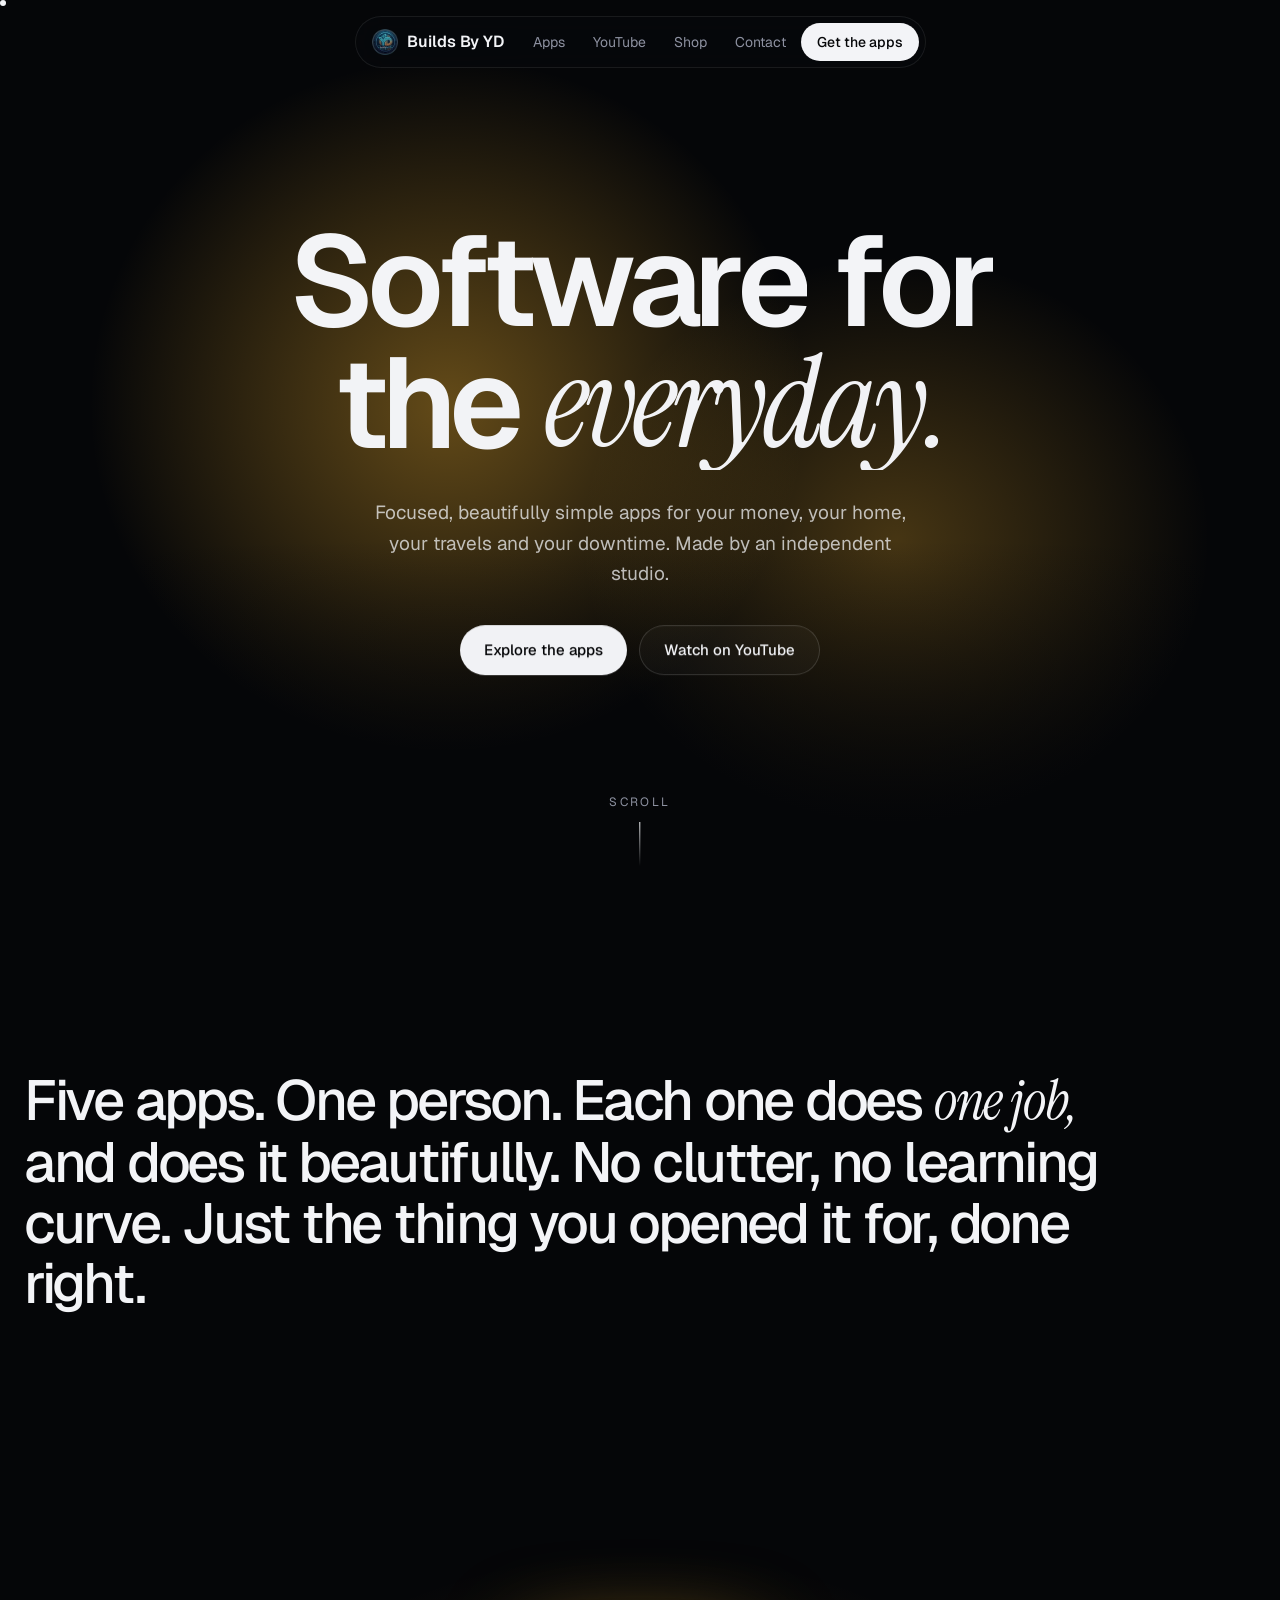
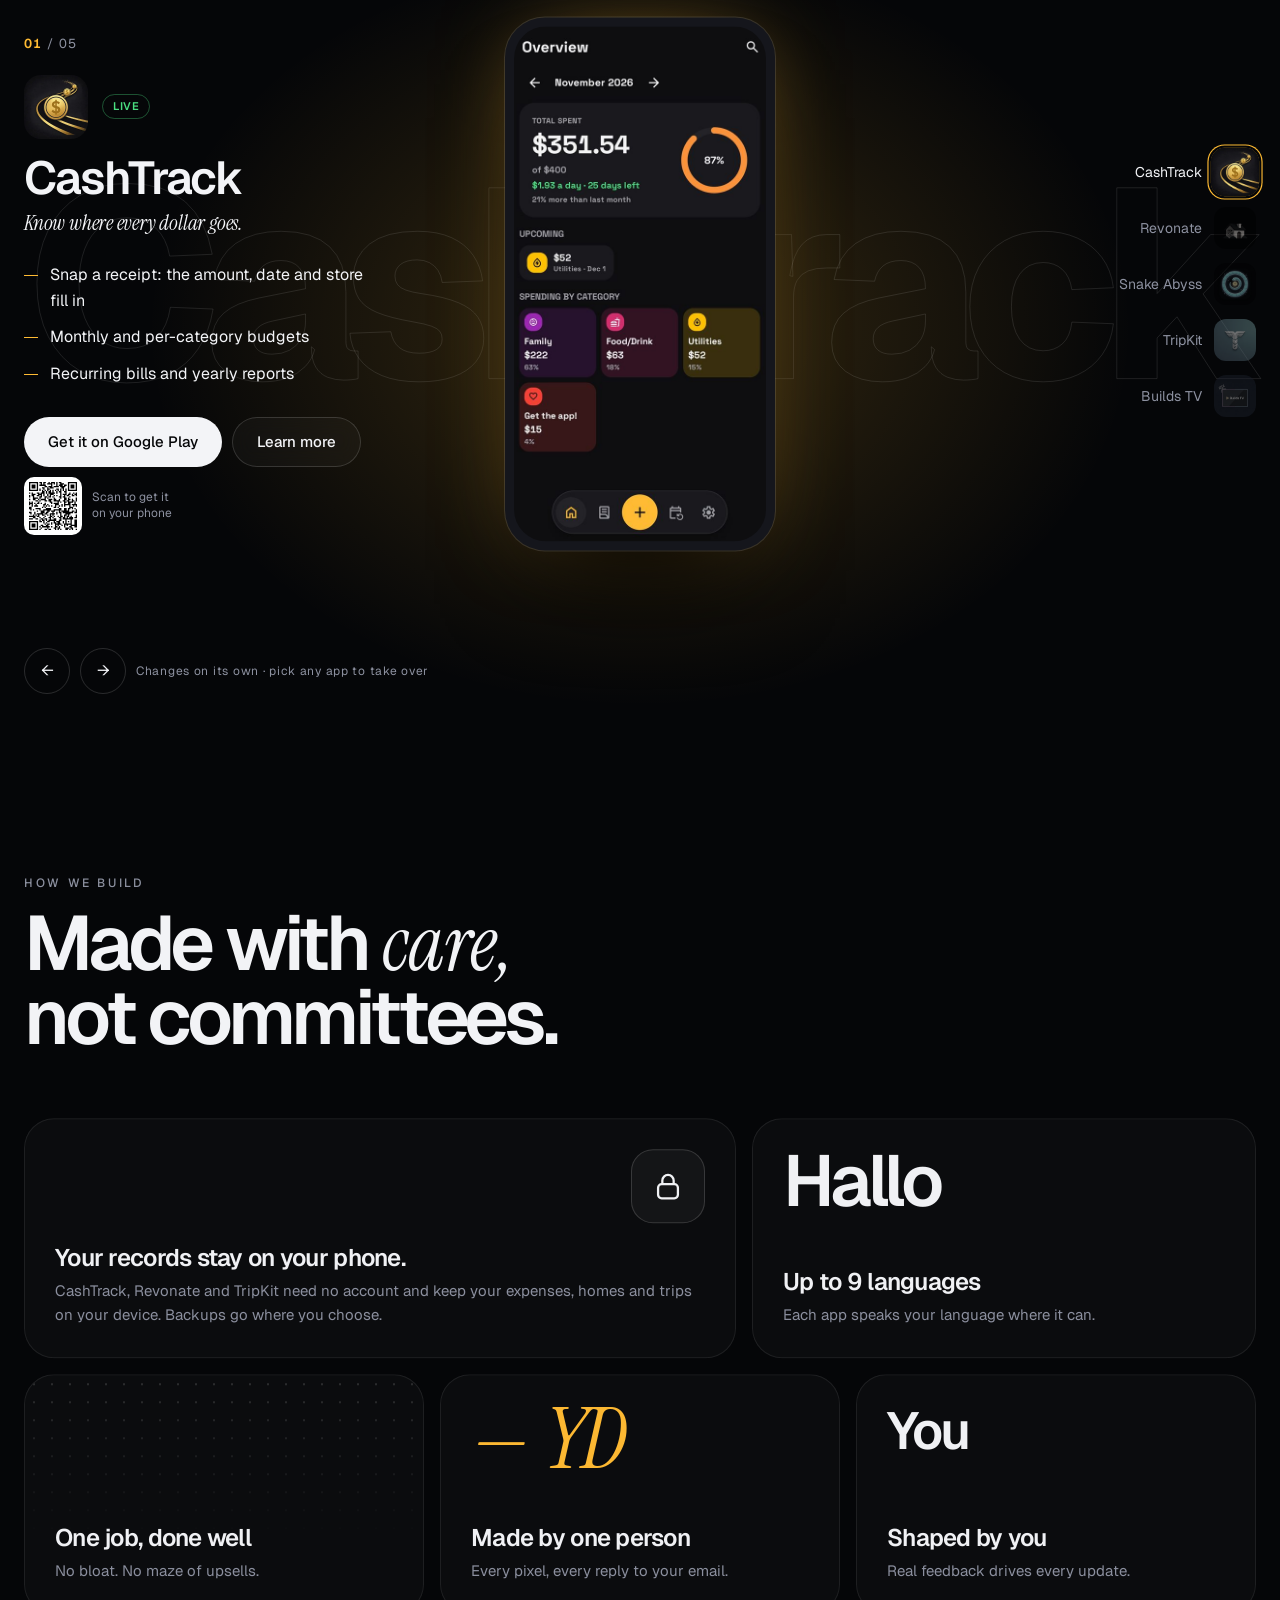
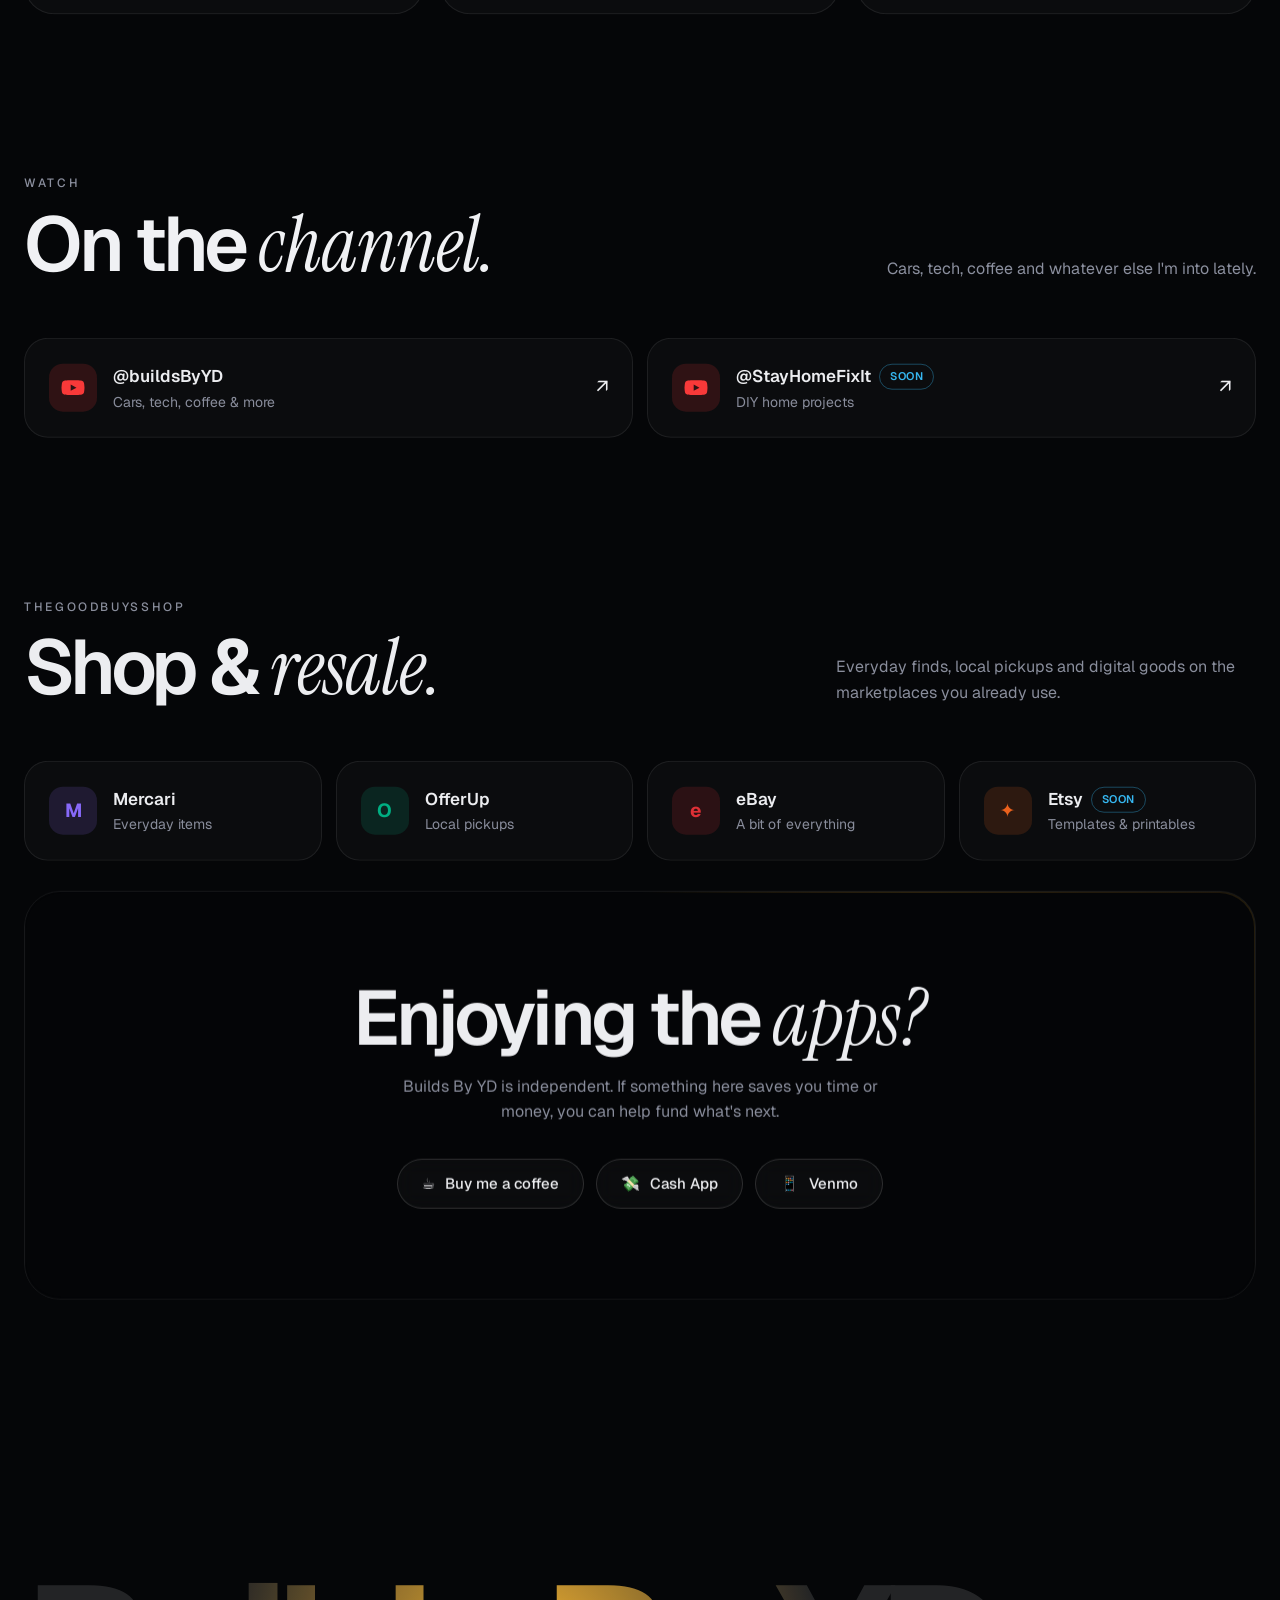
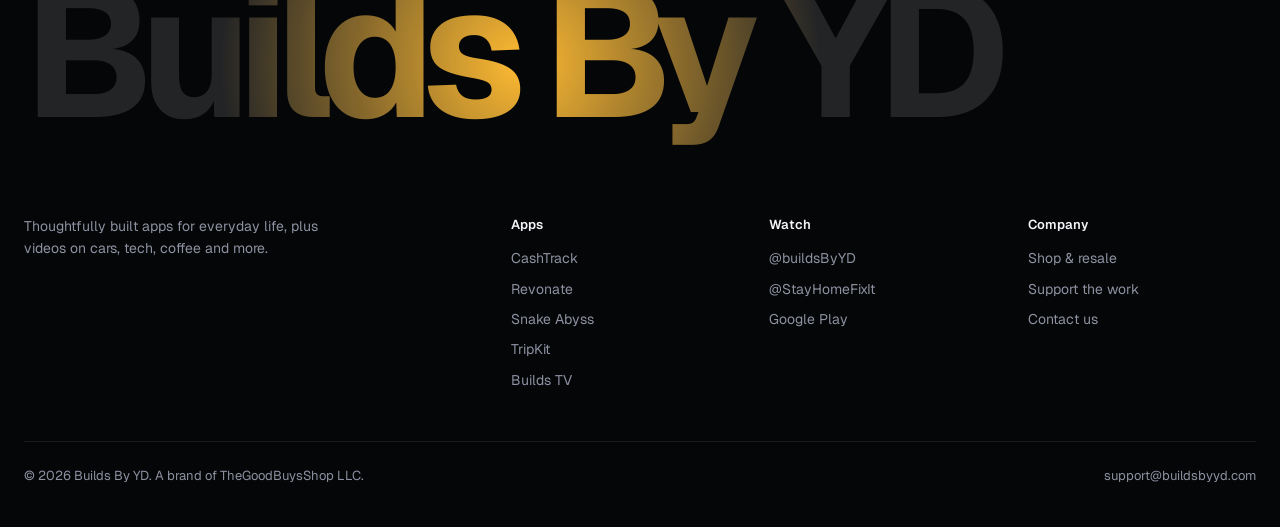
==== commit 6650bf6c: "feat(site): own links open in place, QR codes in showcase, sitemap + robots, version-stamped assets," ====
--- a/index.html
+++ b/index.html
@@ -20,7 +20,7 @@
 <link rel="preconnect" href="https://fonts.googleapis.com">
 <link rel="preconnect" href="https://fonts.gstatic.com" crossorigin>
 <link href="https://fonts.googleapis.com/css2?family=Geist:wght@300;400;500;600;700&family=Instrument+Serif:ital@1&display=swap" rel="stylesheet">
-<link rel="stylesheet" href="assets/byd.css">
+<link rel="stylesheet" href="assets/byd.css?v=2">
 <script type="application/ld+json">{"@context":"https://schema.org","@type":"Organization","name":"Builds By YD","url":"https://buildsbyyd.com","logo":"https://buildsbyyd.com/assets/img/icon-512.png","email":"support@buildsbyyd.com","parentOrganization":{"@type":"Organization","name":"TheGoodBuysShop LLC"},"sameAs":["https://www.youtube.com/@buildsByYD","https://www.youtube.com/@StayHomeFixIt","https://play.google.com/store/apps/dev?id=8392958924068740879"]}</script>
 <script>document.documentElement.className='js';try{if(sessionStorage.getItem('byd-seen'))document.documentElement.classList.add('seen')}catch(e){}</script>
 <script type="importmap">{"imports":{"three":"./assets/vendor/three.module.min.js"}}</script>
@@ -32,7 +32,7 @@
 
 <nav class="nav" aria-label="Main"><div class="in">
   <a class="brand" href="#top"><img src="assets/img/logo-128.webp" alt="" width="26" height="26">Builds By YD</a>
-  <a class="l" href="#apps">Apps</a><a class="l" href="#youtube">YouTube</a><a class="l" href="#shop">Shop</a><a class="l" href="mailto:support@buildsbyyd.com" target="_blank" rel="noopener">Contact</a>
+  <a class="l" href="#apps">Apps</a><a class="l" href="#youtube">YouTube</a><a class="l" href="#shop">Shop</a><a class="l" href="mailto:support@buildsbyyd.com">Contact</a>
   <a class="btn p" href="https://play.google.com/store/apps/dev?id=8392958924068740879" target="_blank" rel="noopener">Get the apps</a>
 </div></nav>
 
@@ -63,7 +63,7 @@
         <h3>CashTrack</h3>
         <div class="line serif">Know where every dollar goes.</div>
         <ul><li>Snap a receipt: the amount, date and store fill in</li><li>Monthly and per-category budgets</li><li>Recurring bills and yearly reports</li></ul>
-        <div class="acts"><a class="btn p" data-cursor="Play" href="https://play.google.com/store/apps/details?id=com.gbs.cashtrack" target="_blank" rel="noopener">Get it on Google Play</a><a class="btn g" href="cashtrack/" target="_blank" rel="noopener">Learn more</a></div>
+        <div class="acts"><a class="btn p" data-cursor="Play" href="https://play.google.com/store/apps/details?id=com.gbs.cashtrack" target="_blank" rel="noopener">Get it on Google Play</a><a class="btn g" href="cashtrack/">Learn more</a><span class="qr" data-qr="https://play.google.com/store/apps/details?id=com.gbs.cashtrack"><span class="code" role="img" aria-label="QR code for CashTrack on Google Play"></span>Scan to get it<br>on your phone</span></div>
       </article>
       <article class="panel" id="app-revonate" role="tabpanel" aria-labelledby="tab-revonate" data-name="Revonate" data-color="#5b9dff" data-shots="assets/img/app/revonate-1.jpg,assets/img/app/revonate-2.jpg,assets/img/app/revonate-3.jpg">
         <div class="idx"><b>02</b> / 05</div>
@@ -71,15 +71,15 @@
         <h3>Revonate</h3>
         <div class="line serif">Your home and car, finally organized.</div>
         <ul><li>Costs, photos and receipts for every room and vehicle</li><li>Reminders you can snooze from the notification</li><li>Reports, documents and home-screen widgets</li></ul>
-        <div class="acts"><a class="btn p" data-cursor="Play" href="https://play.google.com/store/apps/details?id=com.gbs.revonate" target="_blank" rel="noopener">Get it on Google Play</a><a class="btn g" href="revonate/" target="_blank" rel="noopener">Learn more</a></div>
+        <div class="acts"><a class="btn p" data-cursor="Play" href="https://play.google.com/store/apps/details?id=com.gbs.revonate" target="_blank" rel="noopener">Get it on Google Play</a><a class="btn g" href="revonate/">Learn more</a><span class="qr" data-qr="https://play.google.com/store/apps/details?id=com.gbs.revonate"><span class="code" role="img" aria-label="QR code for Revonate on Google Play"></span>Scan to get it<br>on your phone</span></div>
       </article>
       <article class="panel" id="app-snake-abyss" role="tabpanel" aria-labelledby="tab-snake-abyss" data-name="Snake Abyss" data-color="#22d3ee" data-shots="assets/img/app/snake-abyss-1.jpg,assets/img/app/snake-abyss-2.jpg,assets/img/app/snake-abyss-3.jpg">
         <div class="idx"><b>03</b> / 05</div>
-        <div class="row"><img src="assets/img/icon-snake-abyss.webp" alt="" width="64" height="64"><span class="badge live">Live</span></div>
+        <div class="row"><img src="assets/img/icon-snake-abyss.webp" alt="" width="64" height="64"><span class="badge live">Live</span><span class="badge">Contains ads</span></div>
         <h3>Snake Abyss</h3>
         <div class="line serif">Classic snake, reimagined for the deep.</div>
         <ul><li>A new Daily Depth challenge every 24 hours</li><li>Artifacts: Shield, Phantom, Tide and Magnet</li><li>Skins, auras and trails to unlock</li></ul>
-        <div class="acts"><a class="btn p" data-cursor="Play" href="https://play.google.com/store/apps/details?id=com.gbs.snakeabyss" target="_blank" rel="noopener">Get it on Google Play</a><a class="btn g" href="snake-abyss/" target="_blank" rel="noopener">Learn more</a></div>
+        <div class="acts"><a class="btn p" data-cursor="Play" href="https://play.google.com/store/apps/details?id=com.gbs.snakeabyss" target="_blank" rel="noopener">Get it on Google Play</a><a class="btn g" href="snake-abyss/">Learn more</a><span class="qr" data-qr="https://play.google.com/store/apps/details?id=com.gbs.snakeabyss"><span class="code" role="img" aria-label="QR code for Snake Abyss on Google Play"></span>Scan to get it<br>on your phone</span></div>
       </article>
       <article class="panel" id="app-tripkit" role="tabpanel" aria-labelledby="tab-tripkit" data-name="TripKit" data-color="#38bdf8" data-shots="assets/img/app/tripkit-1.jpg,assets/img/app/tripkit-2.jpg,assets/img/app/tripkit-3.jpg">
         <div class="idx"><b>04</b> / 05</div>
@@ -87,7 +87,7 @@
         <h3>TripKit</h3>
         <div class="line serif">Your offline travel kit.</div>
         <ul><li>Packing lists and bag weight limits</li><li>Converters and a price cheat sheet, offline</li><li>A private vault for your documents</li></ul>
-        <div class="acts"><a class="btn p" data-cursor="Email" href="mailto:support@buildsbyyd.com?subject=TripKit%20launch&amp;body=Let%20me%20know%20when%20TripKit%20is%20on%20Google%20Play." target="_blank" rel="noopener">Notify me at launch</a><a class="btn g" href="tripkit/" target="_blank" rel="noopener">See what's coming</a></div>
+        <div class="acts"><a class="btn p" data-cursor="Email" href="mailto:support@buildsbyyd.com?subject=TripKit%20launch&amp;body=Let%20me%20know%20when%20TripKit%20is%20on%20Google%20Play.">Notify me at launch</a><a class="btn g" href="tripkit/">See what's coming</a></div>
       </article>
       <article class="panel" id="app-builds-tv" role="tabpanel" aria-labelledby="tab-builds-tv" data-name="Builds TV" data-color="#a5a6ff" data-tv data-shots="assets/img/app/builds-tv-1.jpg">
         <div class="idx"><b>05</b> / 05</div>
@@ -95,7 +95,7 @@
         <h3>Builds TV</h3>
         <div class="line serif">A modern IPTV player for the big screen.</div>
         <ul><li>Bring your own M3U playlists</li><li>Favorite or hide channels in one press</li><li>Built around your Samsung TV remote</li></ul>
-        <div class="acts"><a class="btn p" data-cursor="Email" href="mailto:support@buildsbyyd.com?subject=Builds%20TV%20launch&amp;body=Let%20me%20know%20when%20Builds%20TV%20is%20available." target="_blank" rel="noopener">Notify me at launch</a><a class="btn g" href="builds-tv/" target="_blank" rel="noopener">See what's coming</a></div>
+        <div class="acts"><a class="btn p" data-cursor="Email" href="mailto:support@buildsbyyd.com?subject=Builds%20TV%20launch&amp;body=Let%20me%20know%20when%20Builds%20TV%20is%20available.">Notify me at launch</a><a class="btn g" href="builds-tv/">See what's coming</a></div>
       </article>
     </div>
     <div class="stage" id="stage" aria-hidden="true"><canvas id="three"></canvas><div class="flat"><img src="assets/img/app/cashtrack-1.jpg" alt=""></div></div>
@@ -161,18 +161,19 @@
     <div class="word" aria-hidden="true">Builds By YD</div>
     <div class="fcols">
       <div><p style="max-width:300px">Thoughtfully built apps for everyday life, plus videos on cars, tech, coffee and more.</p></div>
-      <div><h4>Apps</h4><ul><li><a href="cashtrack/" target="_blank" rel="noopener">CashTrack</a></li><li><a href="revonate/" target="_blank" rel="noopener">Revonate</a></li><li><a href="snake-abyss/" target="_blank" rel="noopener">Snake Abyss</a></li><li><a href="tripkit/" target="_blank" rel="noopener">TripKit</a></li><li><a href="builds-tv/" target="_blank" rel="noopener">Builds TV</a></li></ul></div>
+      <div><h4>Apps</h4><ul><li><a href="cashtrack/">CashTrack</a></li><li><a href="revonate/">Revonate</a></li><li><a href="snake-abyss/">Snake Abyss</a></li><li><a href="tripkit/">TripKit</a></li><li><a href="builds-tv/">Builds TV</a></li></ul></div>
       <div><h4>Watch</h4><ul><li><a href="https://www.youtube.com/@buildsByYD" target="_blank" rel="noopener">@buildsByYD</a></li><li><a href="https://www.youtube.com/@StayHomeFixIt" target="_blank" rel="noopener">@StayHomeFixIt</a></li><li><a href="https://play.google.com/store/apps/dev?id=8392958924068740879" target="_blank" rel="noopener">Google Play</a></li></ul></div>
-      <div><h4>Company</h4><ul><li><a href="#shop">Shop &amp; resale</a></li><li><a href="#support">Support the work</a></li><li><a href="mailto:support@buildsbyyd.com" target="_blank" rel="noopener">Contact us</a></li></ul></div>
+      <div><h4>Company</h4><ul><li><a href="#shop">Shop &amp; resale</a></li><li><a href="#support">Support the work</a></li><li><a href="mailto:support@buildsbyyd.com">Contact us</a></li></ul></div>
     </div>
-    <div class="base"><span>&copy; <span data-year>2026</span> Builds By YD. A brand of TheGoodBuysShop LLC.</span><a href="mailto:support@buildsbyyd.com" target="_blank" rel="noopener">support@buildsbyyd.com</a></div>
+    <div class="base"><span>&copy; <span data-year>2026</span> Builds By YD. A brand of TheGoodBuysShop LLC.</span><a href="mailto:support@buildsbyyd.com">support@buildsbyyd.com</a></div>
   </div>
 </footer>
 
 <script src="assets/vendor/gsap.min.js" defer></script>
 <script src="assets/vendor/ScrollTrigger.min.js" defer></script>
 <script src="assets/vendor/lenis.min.js" defer></script>
-<script src="assets/byd.js" defer></script>
-<script src="assets/home.js" defer></script>
+<script src="assets/vendor/qrcode.min.js" defer></script>
+<script src="assets/byd.js?v=2" defer></script>
+<script src="assets/home.js?v=2" defer></script>
 </body>
 </html>
--- a/assets/byd.css
+++ b/assets/byd.css
@@ -211,7 +211,8 @@
 
 /* footer */
 footer{padding:120px 0 40px;overflow:hidden}
-.word{font-size:clamp(64px,15.5vw,250px);font-weight:700;letter-spacing:-.07em;line-height:.8;white-space:nowrap;background:radial-gradient(500px circle at var(--fx,50%) var(--fy,50%),var(--accent),rgba(255,255,255,.12) 60%);-webkit-background-clip:text;background-clip:text;color:transparent}
+/* Room on the right and below so the last letter and the descender of "y" aren't clipped by the text-fill box. */
+.word{display:inline-block;max-width:100%;font-size:clamp(56px,14.5vw,240px);font-weight:700;letter-spacing:-.07em;line-height:1;padding:0 .1em .12em 0;margin-bottom:-.12em;white-space:nowrap;background:radial-gradient(500px circle at var(--fx,50%) var(--fy,50%),var(--accent),rgba(255,255,255,.12) 60%);-webkit-background-clip:text;background-clip:text;color:transparent}
 .fcols{display:grid;grid-template-columns:2fr 1fr 1fr 1fr;gap:30px;margin-top:70px;color:var(--muted);font-size:14px}
 .fcols h4{color:var(--text);font-size:13px;font-weight:600;margin-bottom:12px}
 .fcols ul{list-style:none;display:grid;gap:8px}
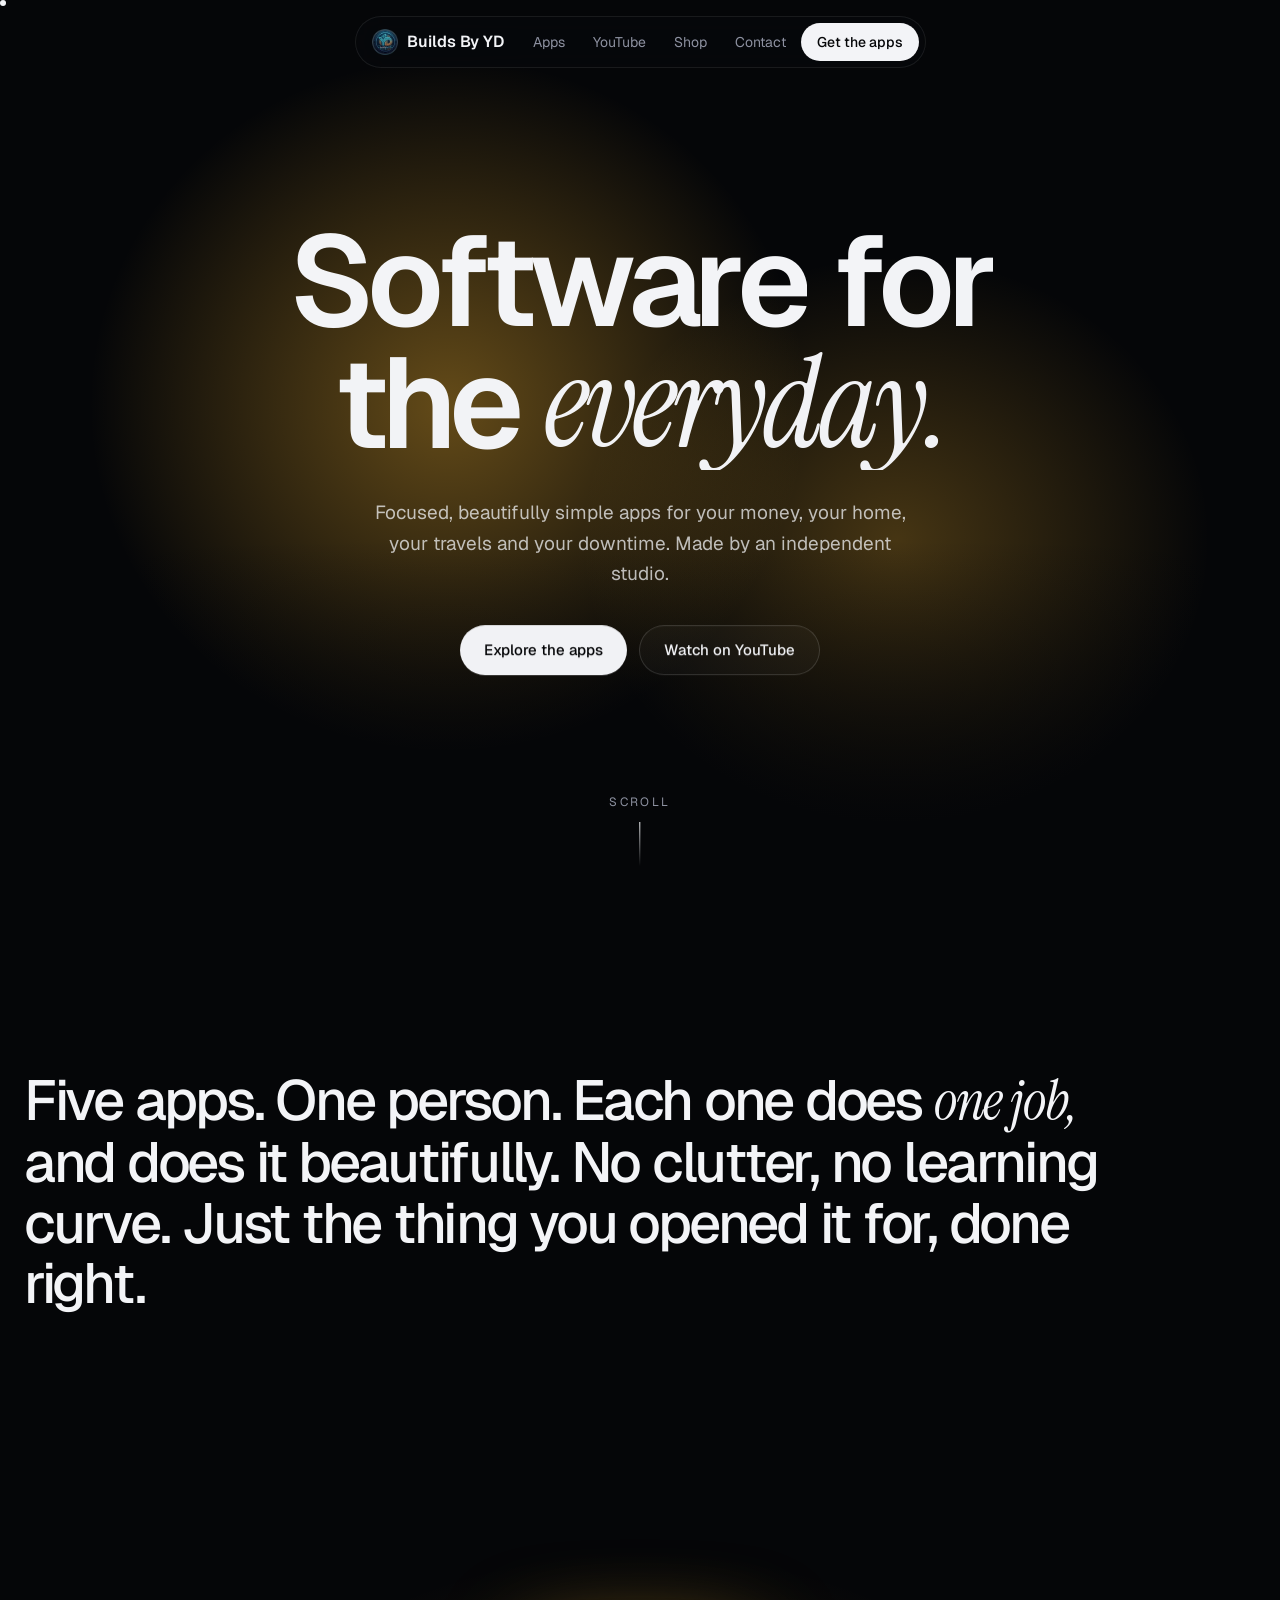
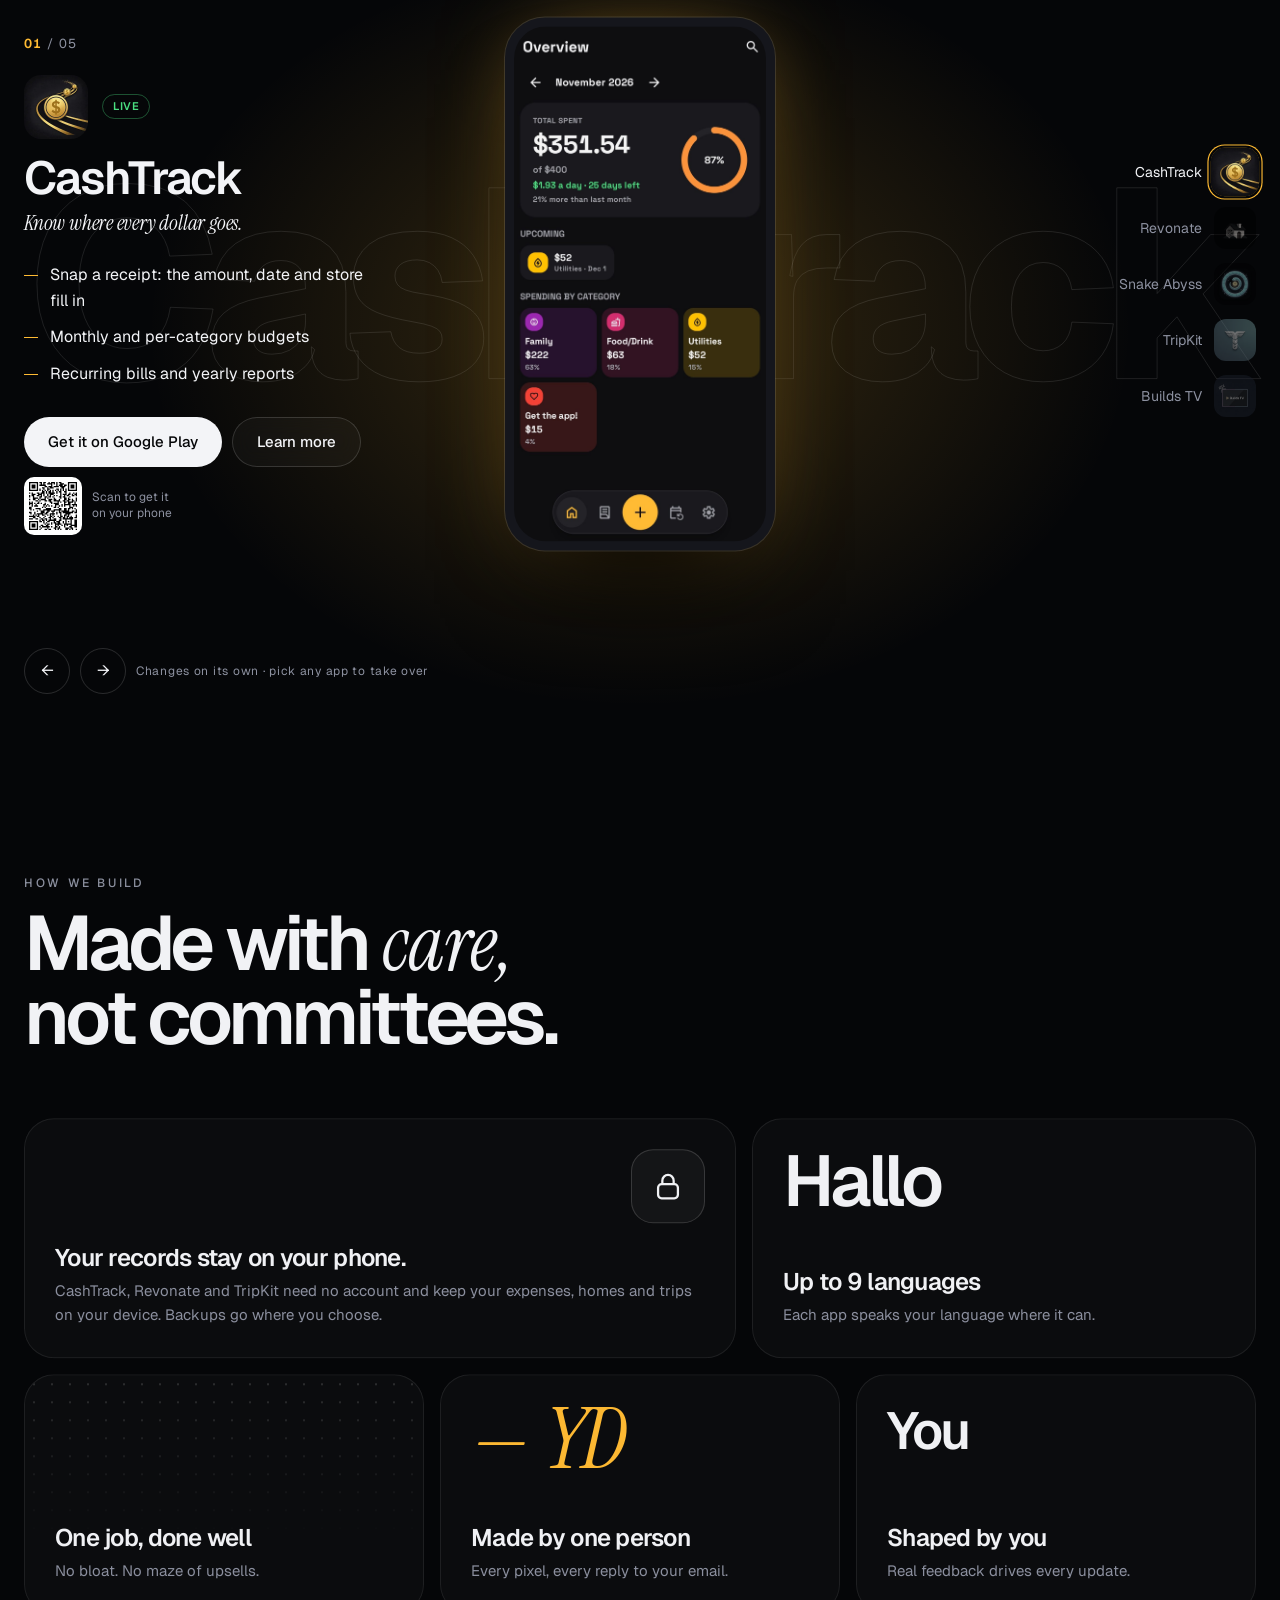
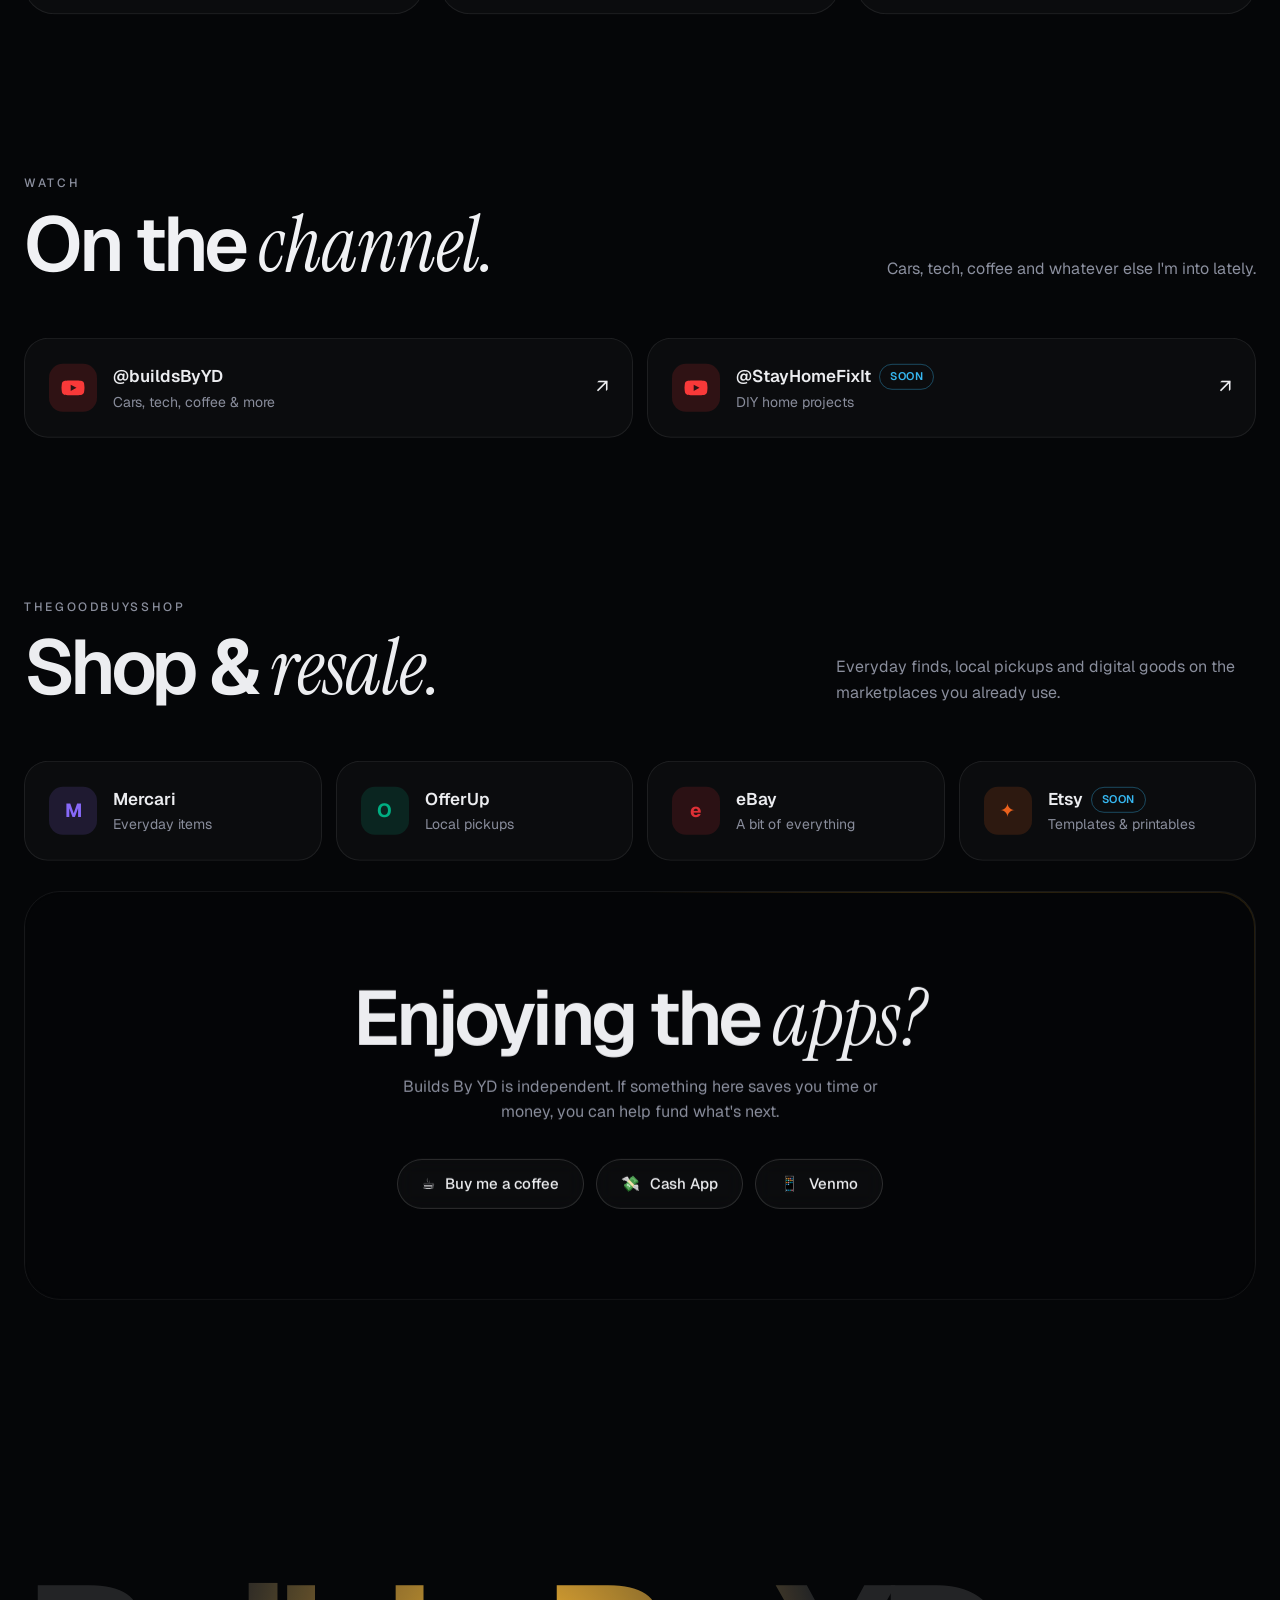
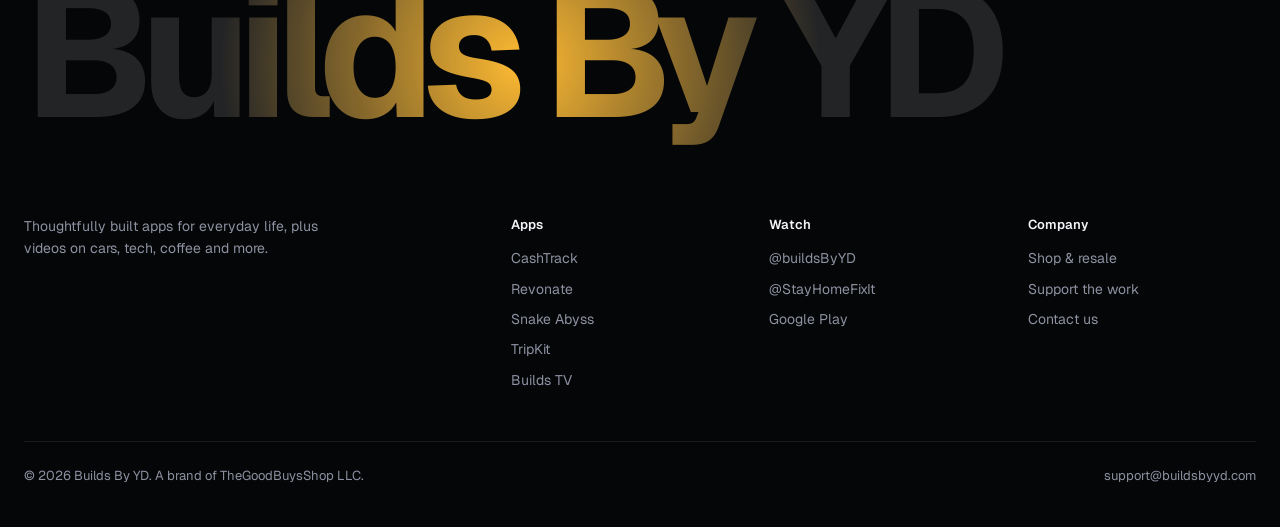
==== commit 4df2efa4: "fix(site): gentler 3D tilt without edge glare, full-resolution screenshots, mobile bento fixes" ====
--- a/index.html
+++ b/index.html
@@ -20,7 +20,7 @@
 <link rel="preconnect" href="https://fonts.googleapis.com">
 <link rel="preconnect" href="https://fonts.gstatic.com" crossorigin>
 <link href="https://fonts.googleapis.com/css2?family=Geist:wght@300;400;500;600;700&family=Instrument+Serif:ital@1&display=swap" rel="stylesheet">
-<link rel="stylesheet" href="assets/byd.css?v=2">
+<link rel="stylesheet" href="assets/byd.css?v=3">
 <script type="application/ld+json">{"@context":"https://schema.org","@type":"Organization","name":"Builds By YD","url":"https://buildsbyyd.com","logo":"https://buildsbyyd.com/assets/img/icon-512.png","email":"support@buildsbyyd.com","parentOrganization":{"@type":"Organization","name":"TheGoodBuysShop LLC"},"sameAs":["https://www.youtube.com/@buildsByYD","https://www.youtube.com/@StayHomeFixIt","https://play.google.com/store/apps/dev?id=8392958924068740879"]}</script>
 <script>document.documentElement.className='js';try{if(sessionStorage.getItem('byd-seen'))document.documentElement.classList.add('seen')}catch(e){}</script>
 <script type="importmap">{"imports":{"three":"./assets/vendor/three.module.min.js"}}</script>
@@ -173,7 +173,7 @@
 <script src="assets/vendor/ScrollTrigger.min.js" defer></script>
 <script src="assets/vendor/lenis.min.js" defer></script>
 <script src="assets/vendor/qrcode.min.js" defer></script>
-<script src="assets/byd.js?v=2" defer></script>
-<script src="assets/home.js?v=2" defer></script>
+<script src="assets/byd.js?v=3" defer></script>
+<script src="assets/home.js?v=3" defer></script>
 </body>
 </html>
--- a/assets/byd.css
+++ b/assets/byd.css
@@ -142,7 +142,7 @@
 .c4{grid-column:span 4}.c5{grid-column:span 5}.c6{grid-column:span 6}.c7{grid-column:span 7}.c12{grid-column:span 12}
 .lock{position:absolute;top:30px;right:30px;width:74px;height:74px;border-radius:22px;display:grid;place-items:center;background:rgba(255,255,255,.04);border:1px solid var(--line2)}
 .lock svg{width:34px;height:34px;stroke:var(--text)}
-.hello{position:absolute;top:26px;left:30px;font-size:72px;font-weight:600;letter-spacing:-.05em;line-height:1}
+.hello{position:absolute;top:26px;left:30px;right:30px;font-size:clamp(36px,5.6vw,72px);font-weight:600;letter-spacing:-.05em;line-height:1;white-space:nowrap}
 .dots{position:absolute;inset:0;background-image:radial-gradient(rgba(255,255,255,.14) 1px,transparent 1px);background-size:18px 18px;-webkit-mask-image:linear-gradient(#000,transparent 70%);mask-image:linear-gradient(#000,transparent 70%)}
 .sig{position:absolute;top:22px;left:30px;font:400 84px/1 'Instrument Serif',serif;font-style:italic;color:var(--accent);transition:color .8s}
 .tiles{display:grid;gap:14px;margin-top:56px}
@@ -241,7 +241,10 @@
   .rail{flex-direction:row;justify-self:center;order:-2;gap:12px}.rail button{font-size:0;gap:0}.rail .bar{display:none}
   .controls{position:static;margin-top:22px}.controls .wrap{justify-content:center;flex-wrap:wrap}
   .app-hero .wrap,.premium{grid-template-columns:1fr}.duo{height:480px}
-  .bento{grid-template-columns:1fr 1fr;grid-auto-rows:220px}.c4,.c5,.c6,.c7{grid-column:span 2}
+  .bento{grid-template-columns:1fr 1fr;grid-auto-rows:minmax(220px,auto)}.c4,.c5,.c6,.c7{grid-column:span 2}
+  /* On narrow screens the card art sits above the text instead of floating over it. */
+  .lock,.hello,.sig{position:static;margin-bottom:auto;padding-bottom:22px}
+  .hello{font-size:clamp(36px,11vw,60px)}
   .t2,.t3,.t4,.fgrid{grid-template-columns:1fr}.fcols{grid-template-columns:1fr 1fr}
   .nav a.l{display:none}
 }
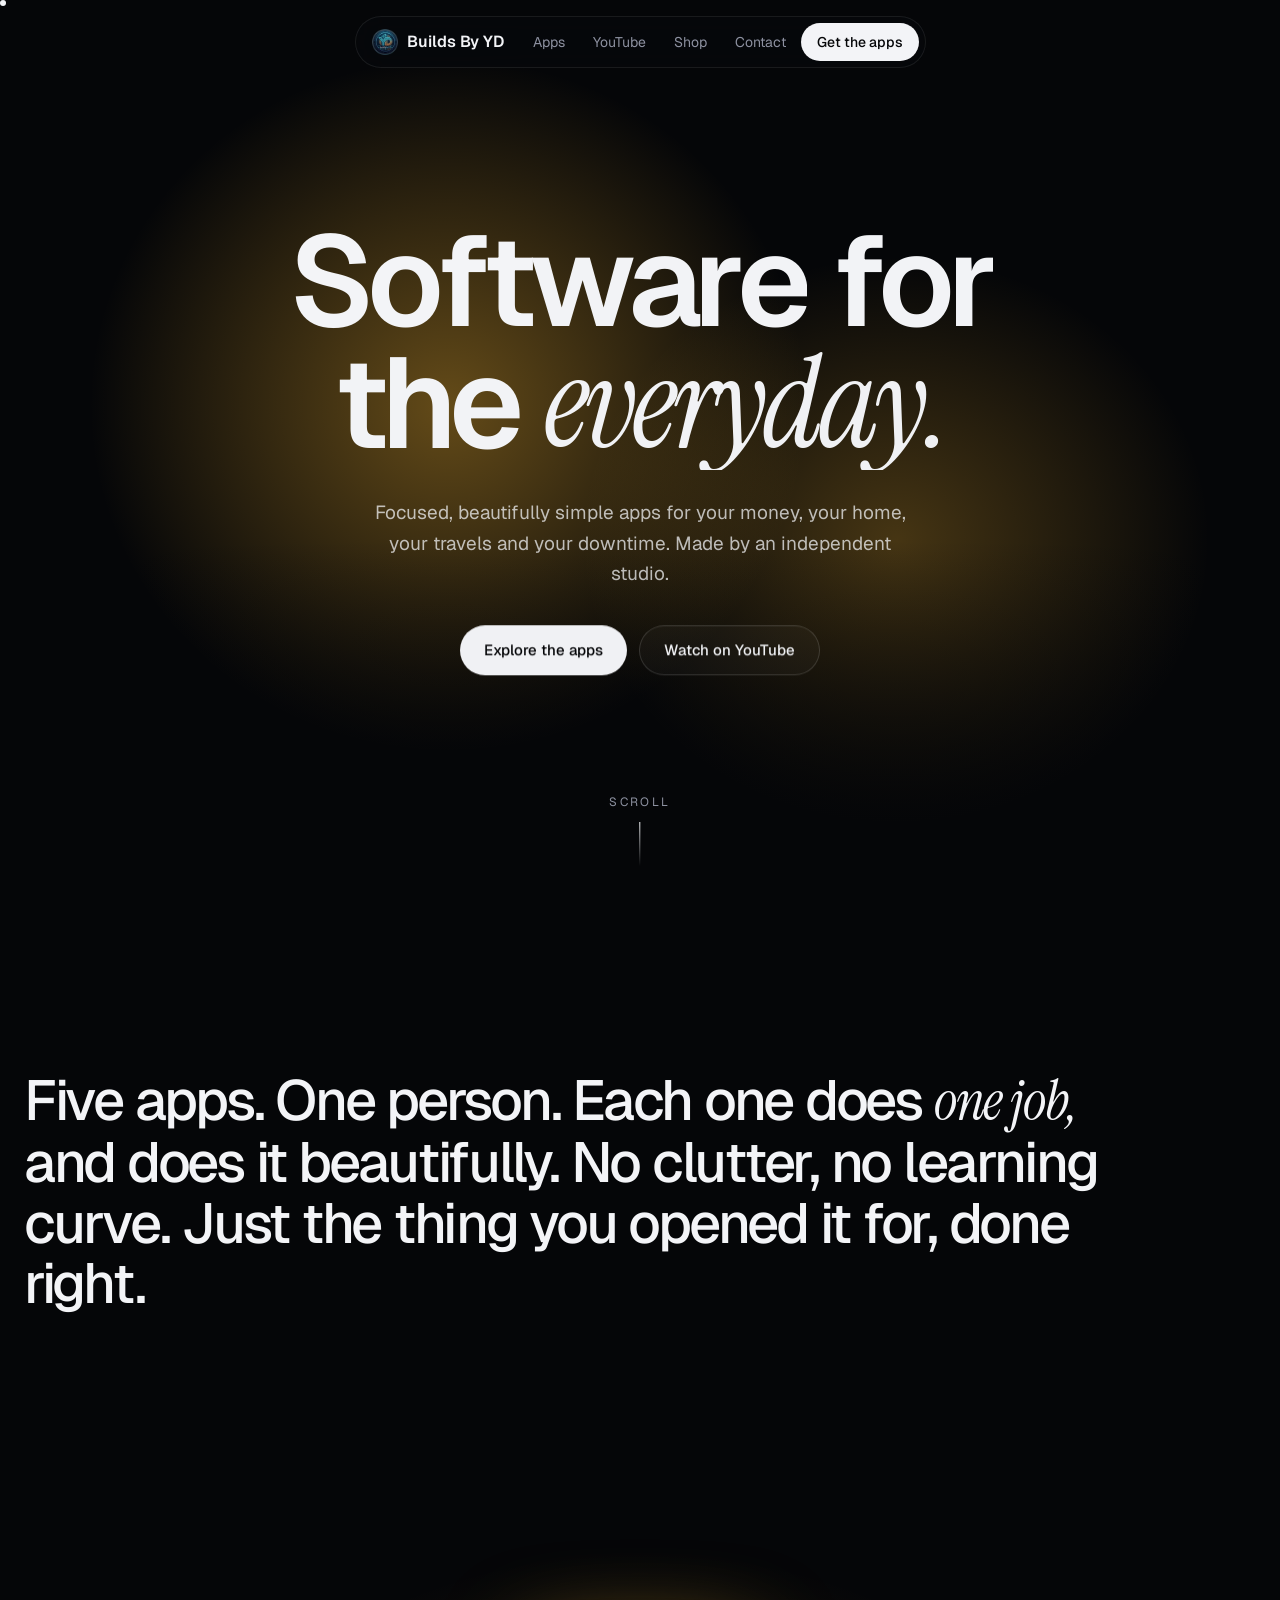
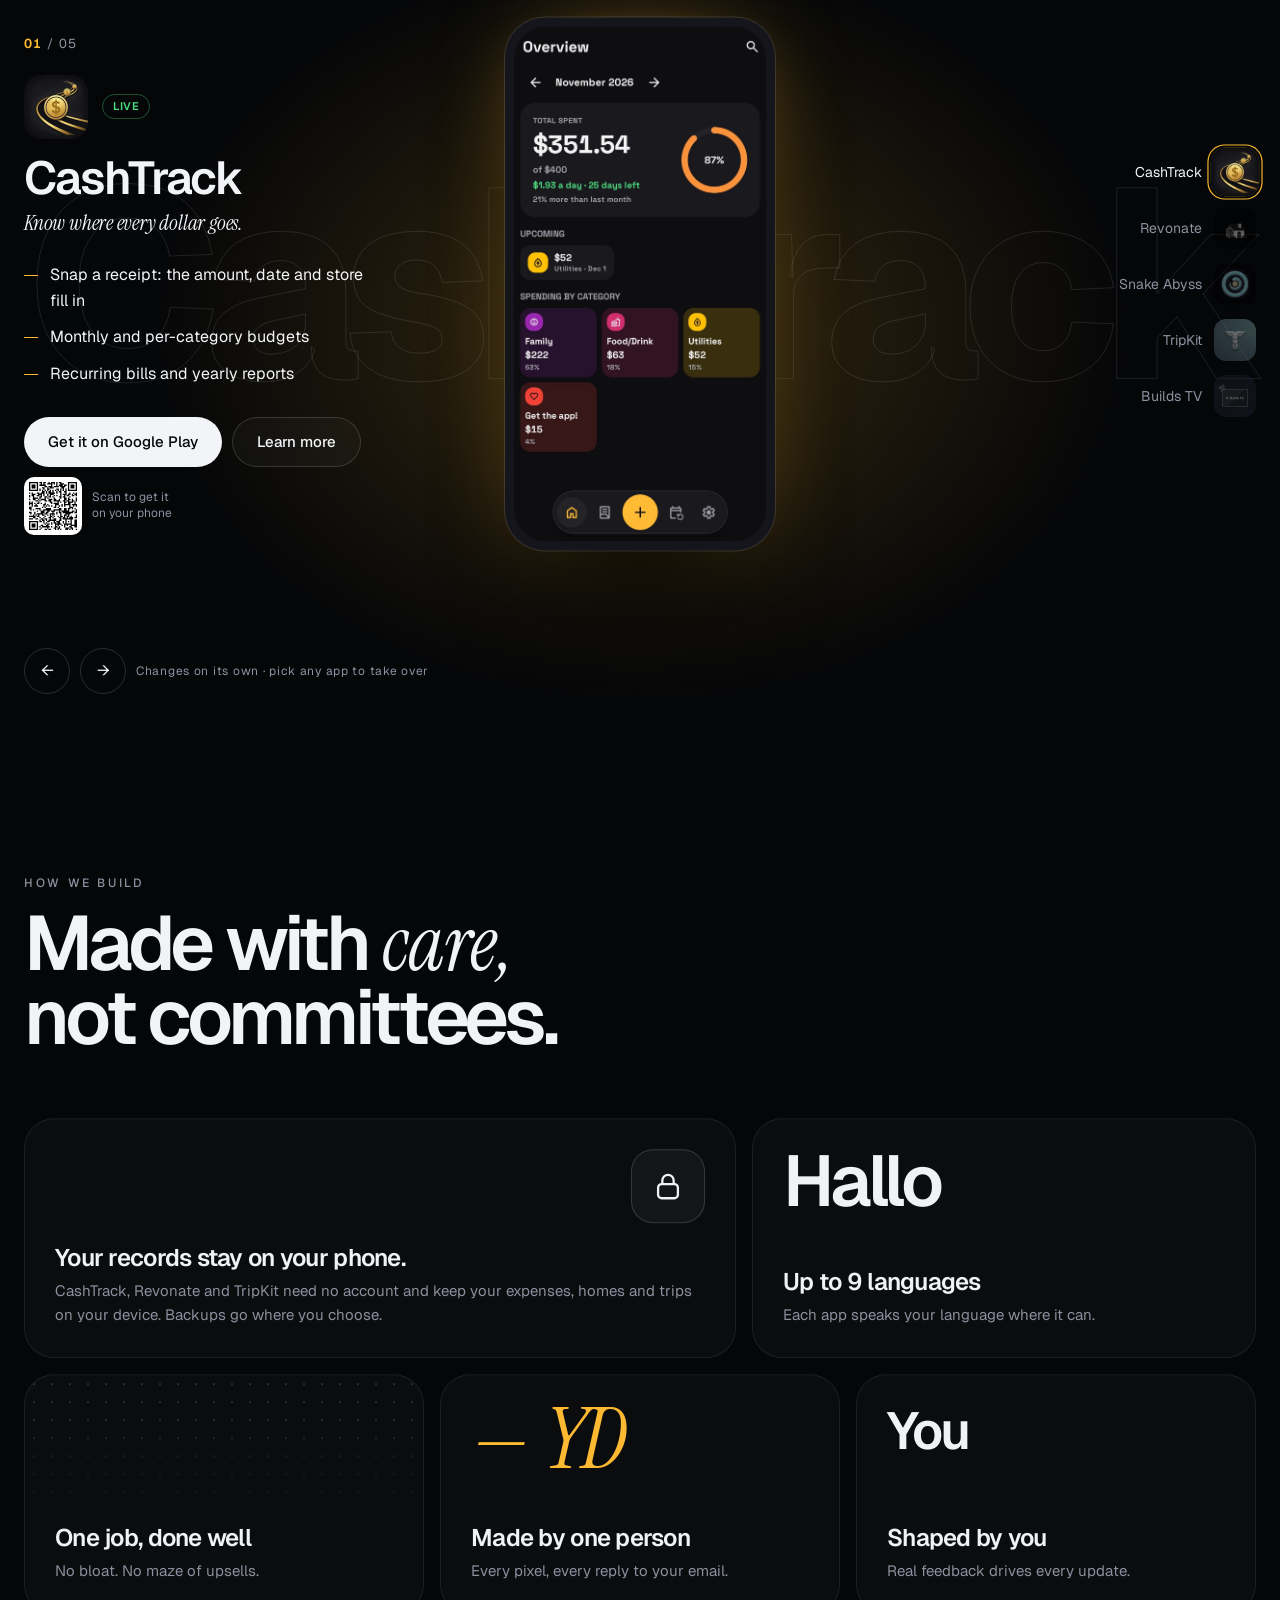
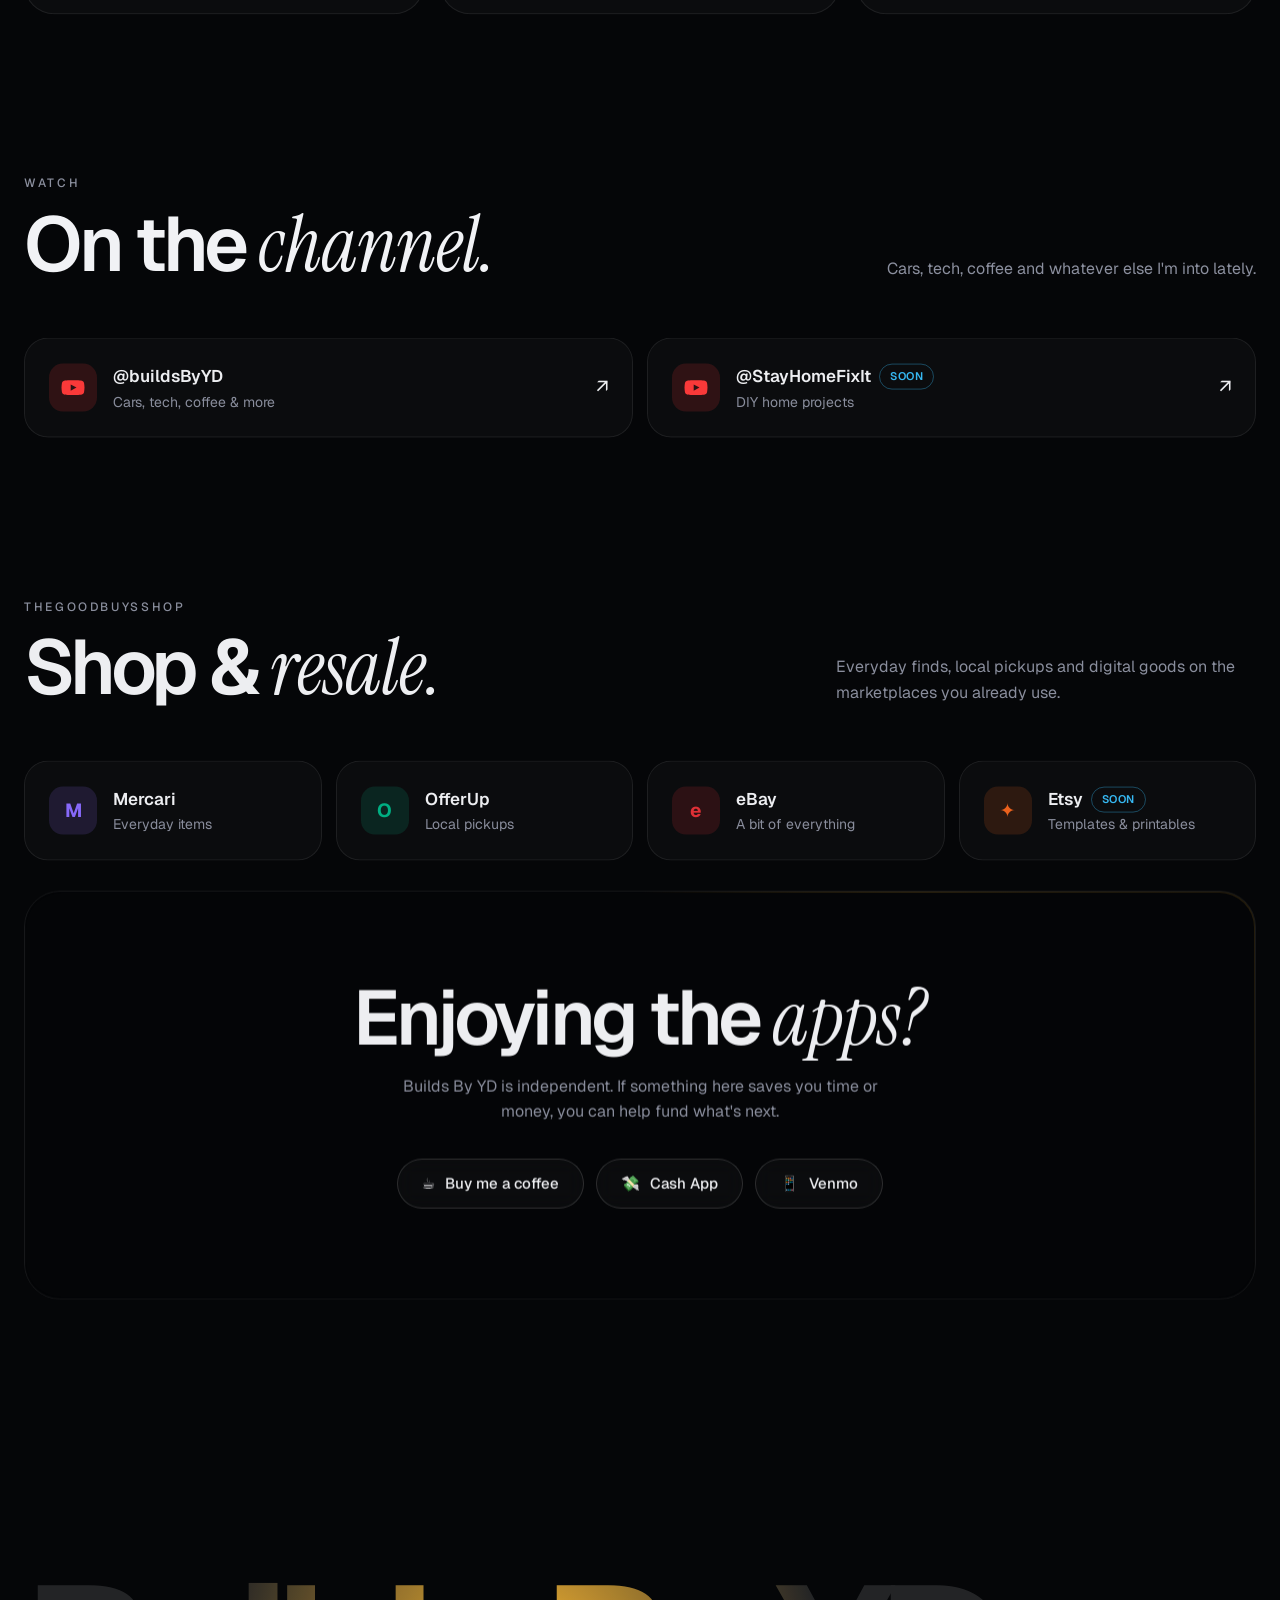
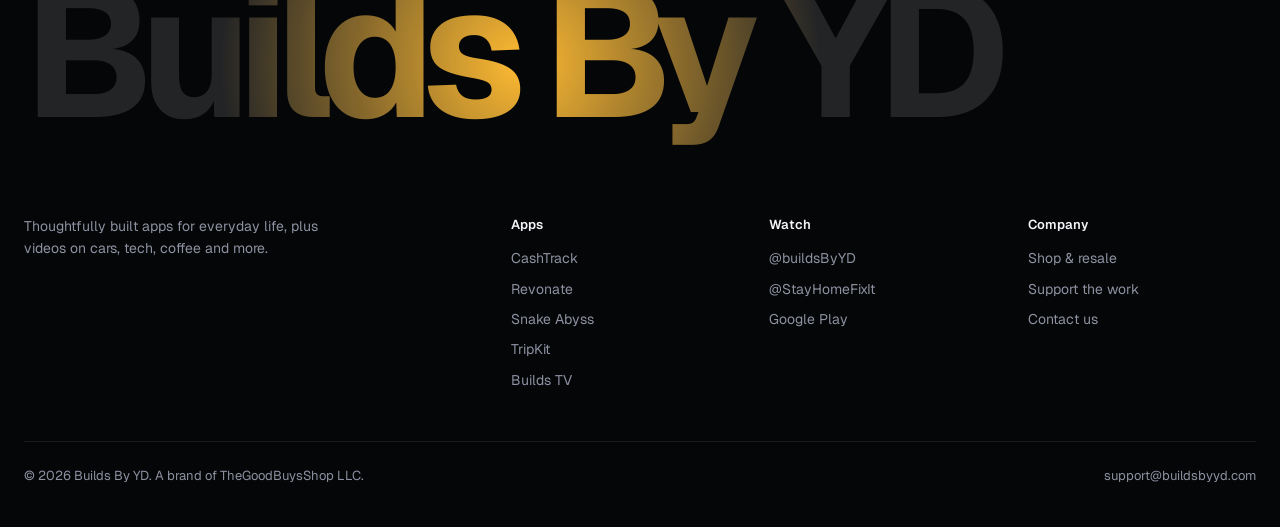
==== commit b845b6ff: "feat(site): TripKit is live (Play button, QR, vault screenshot); fix direct app links; CashTrack cop" ====
--- a/index.html
+++ b/index.html
@@ -20,7 +20,7 @@
 <link rel="preconnect" href="https://fonts.googleapis.com">
 <link rel="preconnect" href="https://fonts.gstatic.com" crossorigin>
 <link href="https://fonts.googleapis.com/css2?family=Geist:wght@300;400;500;600;700&family=Instrument+Serif:ital@1&display=swap" rel="stylesheet">
-<link rel="stylesheet" href="assets/byd.css?v=3">
+<link rel="stylesheet" href="assets/byd.css?v=4">
 <script type="application/ld+json">{"@context":"https://schema.org","@type":"Organization","name":"Builds By YD","url":"https://buildsbyyd.com","logo":"https://buildsbyyd.com/assets/img/icon-512.png","email":"support@buildsbyyd.com","parentOrganization":{"@type":"Organization","name":"TheGoodBuysShop LLC"},"sameAs":["https://www.youtube.com/@buildsByYD","https://www.youtube.com/@StayHomeFixIt","https://play.google.com/store/apps/dev?id=8392958924068740879"]}</script>
 <script>document.documentElement.className='js';try{if(sessionStorage.getItem('byd-seen'))document.documentElement.classList.add('seen')}catch(e){}</script>
 <script type="importmap">{"imports":{"three":"./assets/vendor/three.module.min.js"}}</script>
@@ -81,13 +81,13 @@
         <ul><li>A new Daily Depth challenge every 24 hours</li><li>Artifacts: Shield, Phantom, Tide and Magnet</li><li>Skins, auras and trails to unlock</li></ul>
         <div class="acts"><a class="btn p" data-cursor="Play" href="https://play.google.com/store/apps/details?id=com.gbs.snakeabyss" target="_blank" rel="noopener">Get it on Google Play</a><a class="btn g" href="snake-abyss/">Learn more</a><span class="qr" data-qr="https://play.google.com/store/apps/details?id=com.gbs.snakeabyss"><span class="code" role="img" aria-label="QR code for Snake Abyss on Google Play"></span>Scan to get it<br>on your phone</span></div>
       </article>
-      <article class="panel" id="app-tripkit" role="tabpanel" aria-labelledby="tab-tripkit" data-name="TripKit" data-color="#38bdf8" data-shots="assets/img/app/tripkit-1.jpg,assets/img/app/tripkit-2.jpg,assets/img/app/tripkit-3.jpg">
+      <article class="panel" id="app-tripkit" role="tabpanel" aria-labelledby="tab-tripkit" data-name="TripKit" data-color="#38bdf8" data-shots="assets/img/app/tripkit-1.jpg,assets/img/app/tripkit-4.jpg,assets/img/app/tripkit-3.jpg">
         <div class="idx"><b>04</b> / 05</div>
-        <div class="row"><img src="assets/img/icon-tripkit.webp" alt="" width="64" height="64"><span class="badge soon">Coming soon</span></div>
+        <div class="row"><img src="assets/img/icon-tripkit.webp" alt="" width="64" height="64"><span class="badge live">Live</span></div>
         <h3>TripKit</h3>
         <div class="line serif">Your offline travel kit.</div>
-        <ul><li>Packing lists and bag weight limits</li><li>Converters and a price cheat sheet, offline</li><li>A private vault for your documents</li></ul>
-        <div class="acts"><a class="btn p" data-cursor="Email" href="mailto:support@buildsbyyd.com?subject=TripKit%20launch&amp;body=Let%20me%20know%20when%20TripKit%20is%20on%20Google%20Play.">Notify me at launch</a><a class="btn g" href="tripkit/">See what's coming</a></div>
+        <ul><li>Trip countdown, packing lists and bag weight limits</li><li>Converters and a price cheat sheet that work offline</li><li>An encrypted vault for flights, addresses and documents</li></ul>
+        <div class="acts"><a class="btn p" data-cursor="Play" href="https://play.google.com/store/apps/details?id=com.gbs.tripkit" target="_blank" rel="noopener">Get it on Google Play</a><a class="btn g" href="tripkit/">Learn more</a><span class="qr" data-qr="https://play.google.com/store/apps/details?id=com.gbs.tripkit"><span class="code" role="img" aria-label="QR code for TripKit on Google Play"></span>Scan to get it<br>on your phone</span></div>
       </article>
       <article class="panel" id="app-builds-tv" role="tabpanel" aria-labelledby="tab-builds-tv" data-name="Builds TV" data-color="#a5a6ff" data-tv data-shots="assets/img/app/builds-tv-1.jpg">
         <div class="idx"><b>05</b> / 05</div>
@@ -173,7 +173,7 @@
 <script src="assets/vendor/ScrollTrigger.min.js" defer></script>
 <script src="assets/vendor/lenis.min.js" defer></script>
 <script src="assets/vendor/qrcode.min.js" defer></script>
-<script src="assets/byd.js?v=3" defer></script>
-<script src="assets/home.js?v=3" defer></script>
+<script src="assets/byd.js?v=4" defer></script>
+<script src="assets/home.js?v=4" defer></script>
 </body>
 </html>
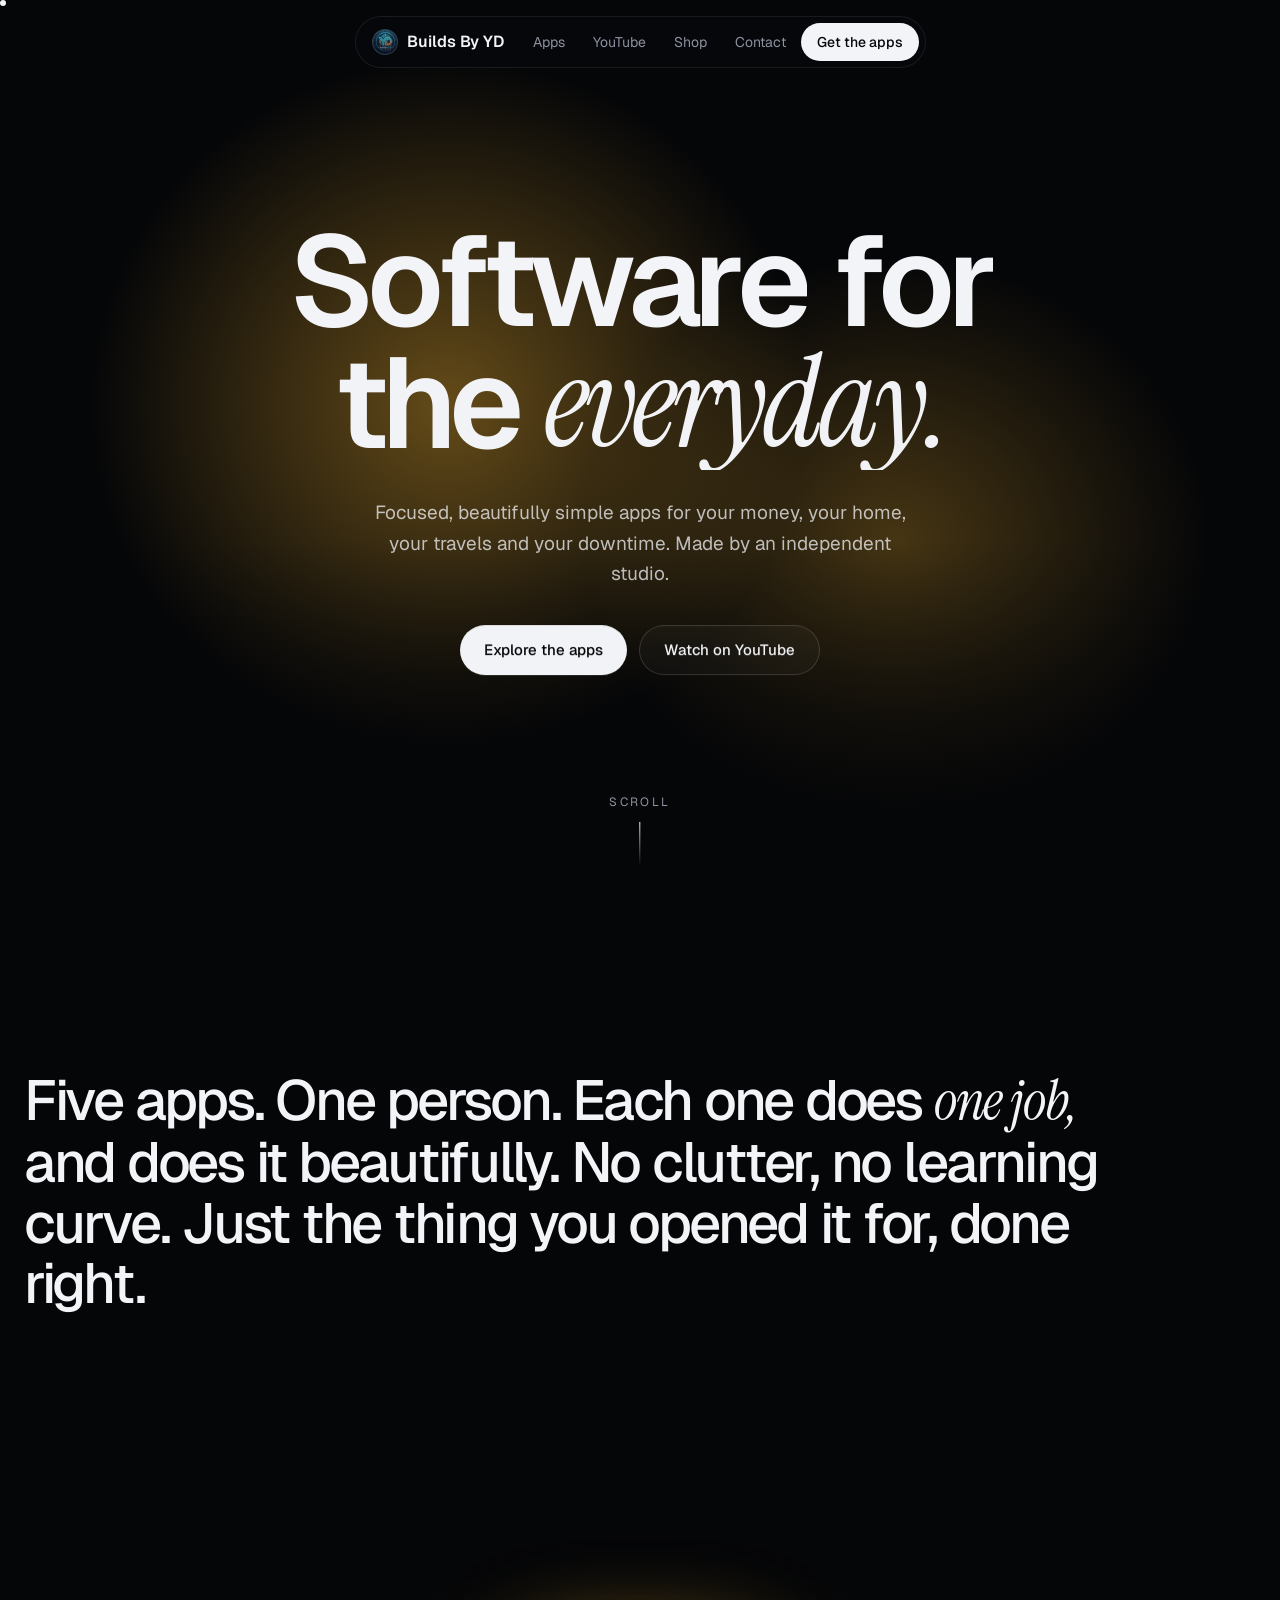
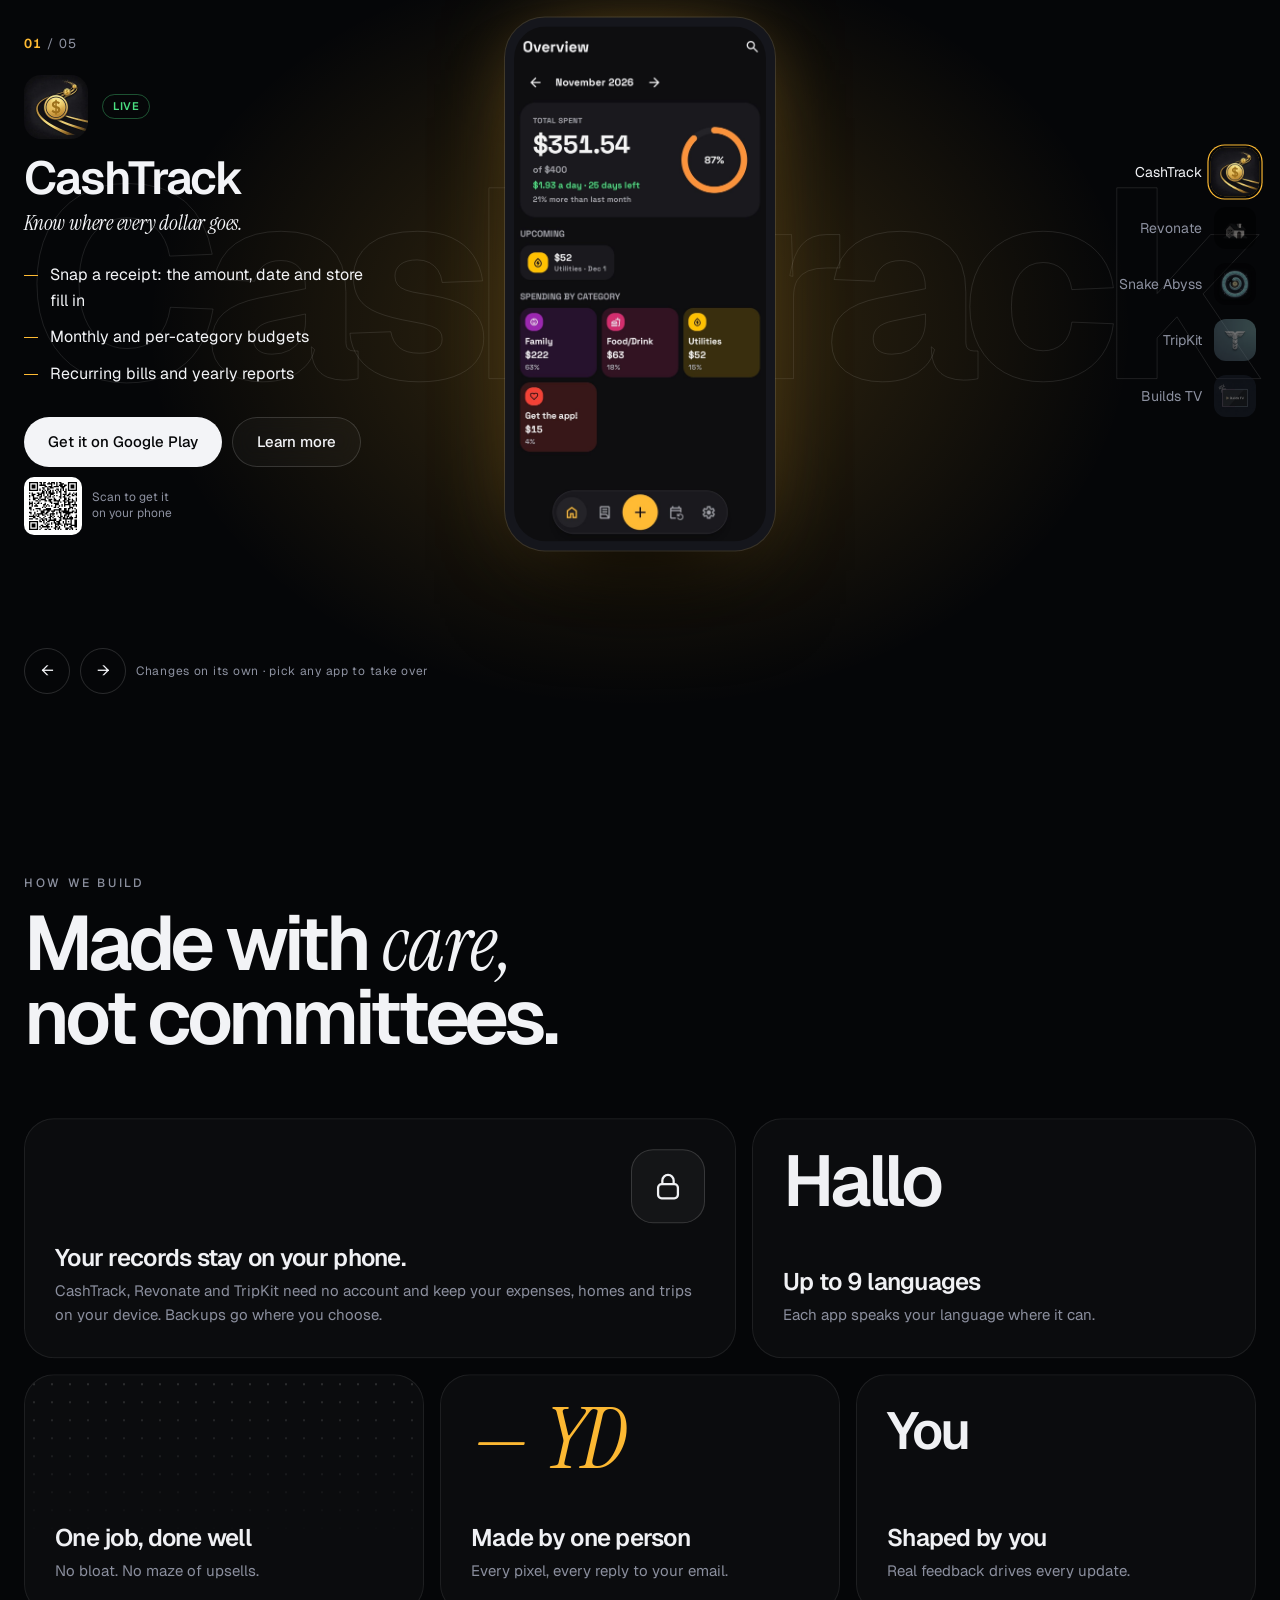
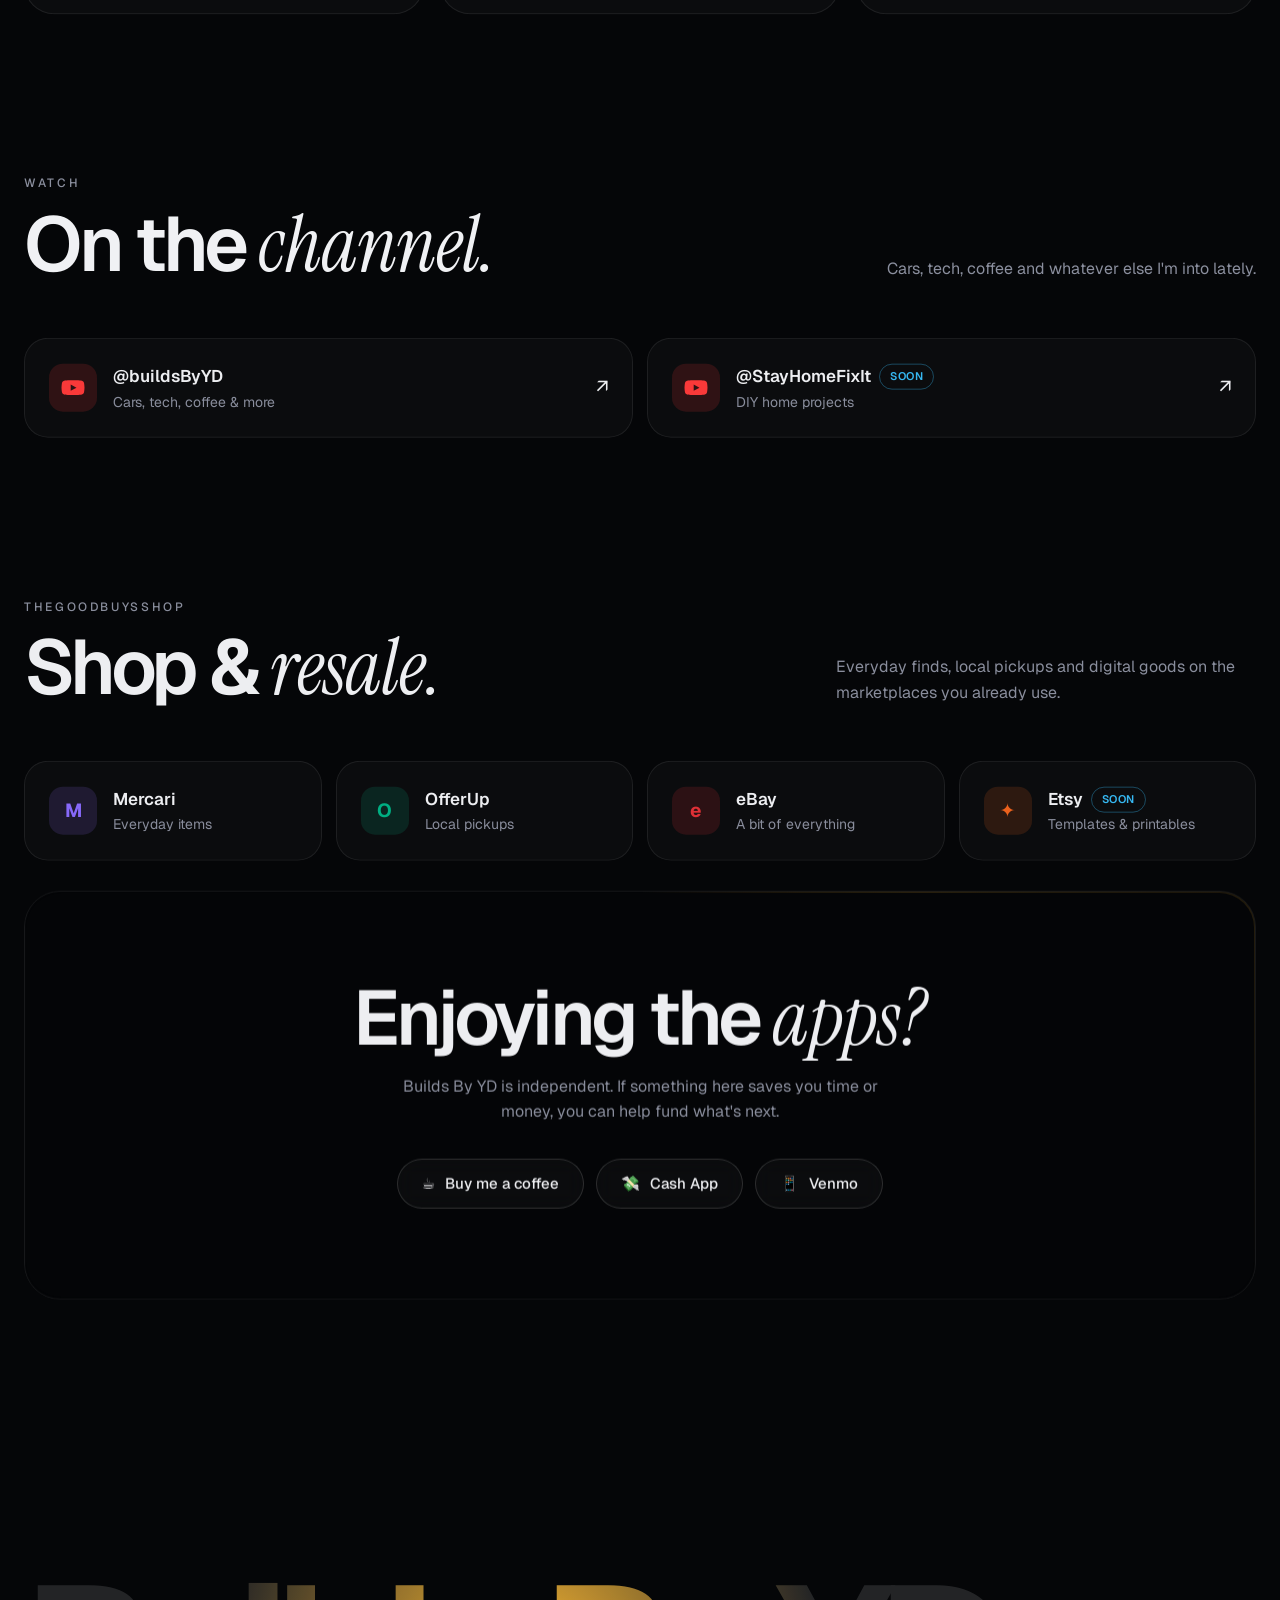
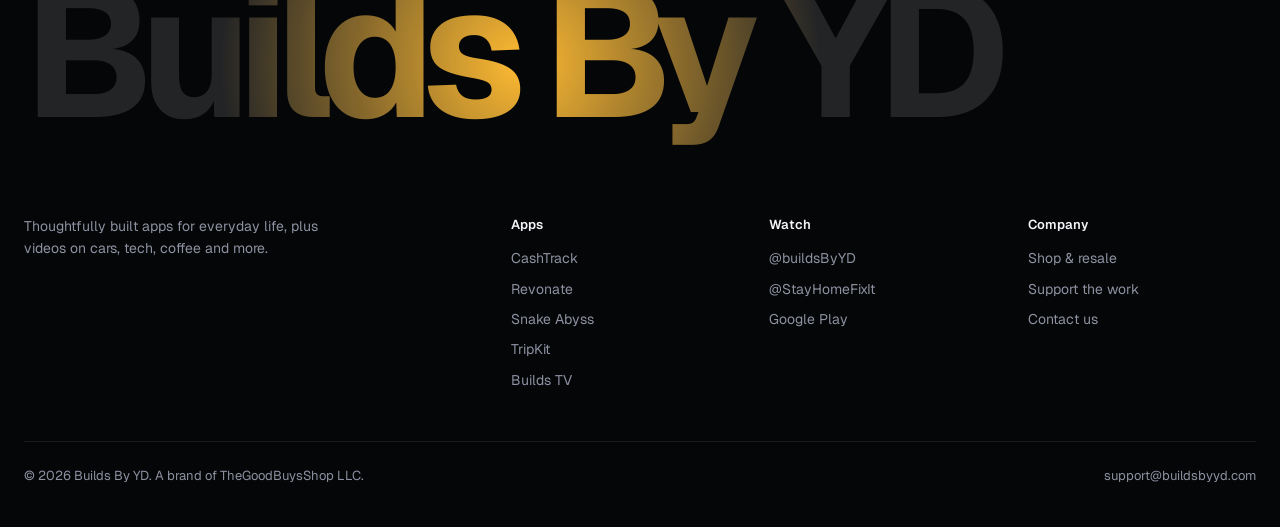
==== commit 2b682ca6: "feat(site): new Snake Abyss screenshots and features; label in-app purchases" ====
--- a/index.html
+++ b/index.html
@@ -75,10 +75,10 @@
       </article>
       <article class="panel" id="app-snake-abyss" role="tabpanel" aria-labelledby="tab-snake-abyss" data-name="Snake Abyss" data-color="#22d3ee" data-shots="assets/img/app/snake-abyss-1.jpg,assets/img/app/snake-abyss-2.jpg,assets/img/app/snake-abyss-3.jpg">
         <div class="idx"><b>03</b> / 05</div>
-        <div class="row"><img src="assets/img/icon-snake-abyss.webp" alt="" width="64" height="64"><span class="badge live">Live</span><span class="badge">Contains ads</span></div>
+        <div class="row"><img src="assets/img/icon-snake-abyss.webp" alt="" width="64" height="64"><span class="badge live">Live</span><span class="badge">Ads &middot; In-app purchases</span></div>
         <h3>Snake Abyss</h3>
         <div class="line serif">Classic snake, reimagined for the deep.</div>
-        <ul><li>A new Daily Depth challenge every 24 hours</li><li>Artifacts: Shield, Phantom, Tide and Magnet</li><li>Skins, auras and trails to unlock</li></ul>
+        <ul><li>Classic, Time Attack and Zen modes</li><li>A new Daily Depth challenge every 24 hours</li><li>Quests, upgrades and a wardrobe of skins and auras</li></ul>
         <div class="acts"><a class="btn p" data-cursor="Play" href="https://play.google.com/store/apps/details?id=com.gbs.snakeabyss" target="_blank" rel="noopener">Get it on Google Play</a><a class="btn g" href="snake-abyss/">Learn more</a><span class="qr" data-qr="https://play.google.com/store/apps/details?id=com.gbs.snakeabyss"><span class="code" role="img" aria-label="QR code for Snake Abyss on Google Play"></span>Scan to get it<br>on your phone</span></div>
       </article>
       <article class="panel" id="app-tripkit" role="tabpanel" aria-labelledby="tab-tripkit" data-name="TripKit" data-color="#38bdf8" data-shots="assets/img/app/tripkit-1.jpg,assets/img/app/tripkit-4.jpg,assets/img/app/tripkit-3.jpg">
